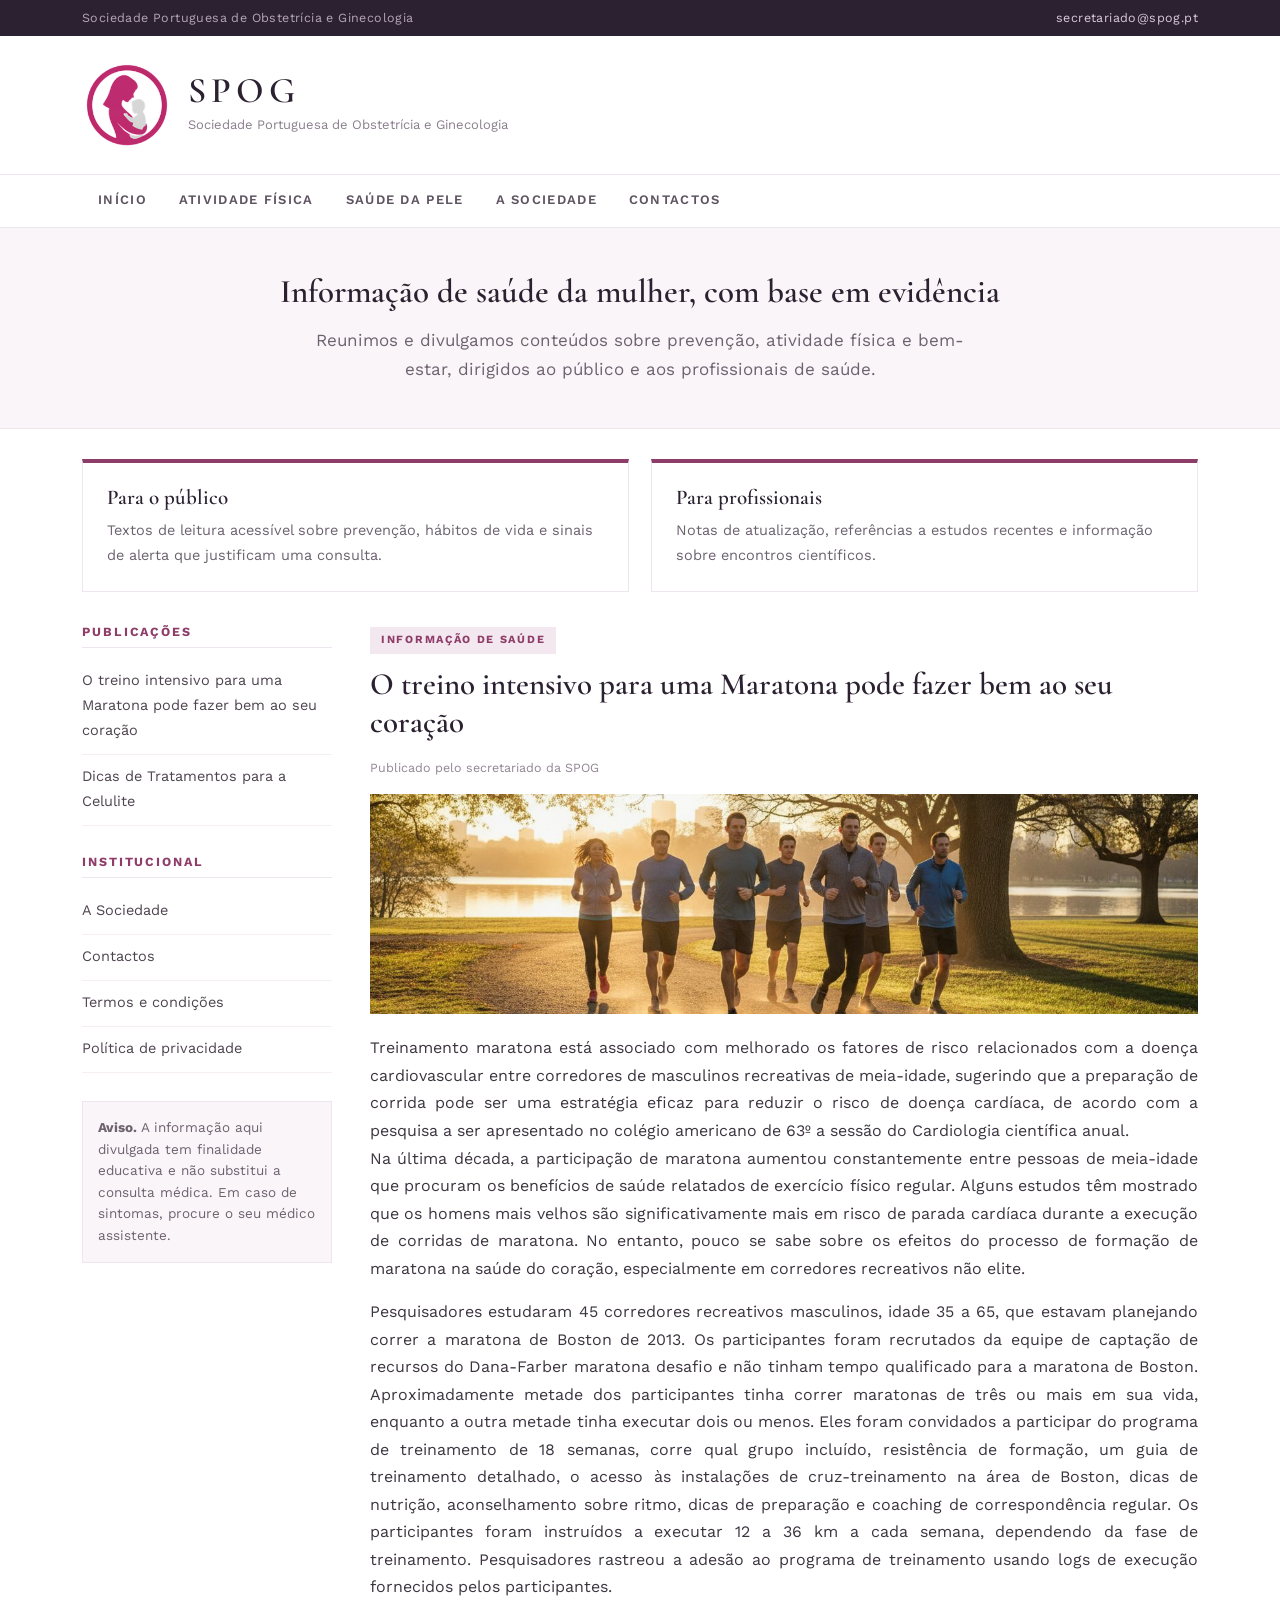
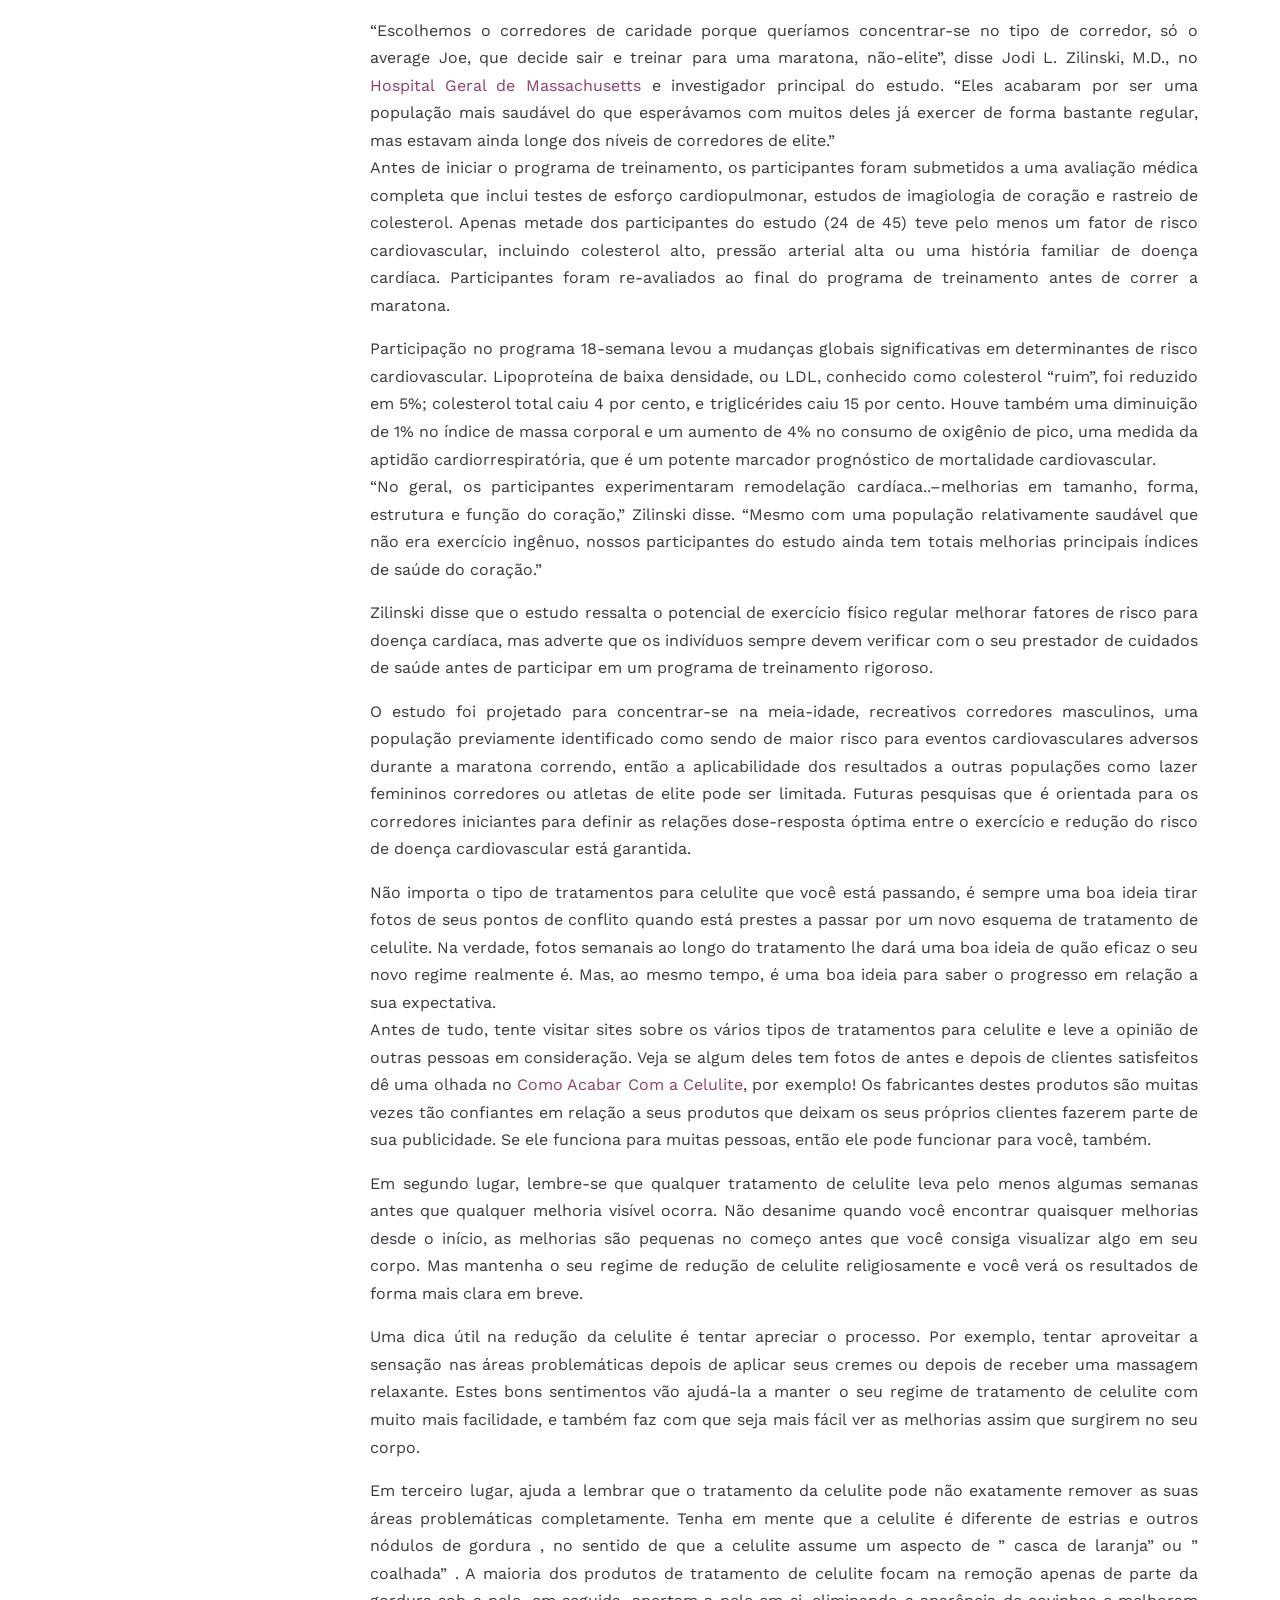
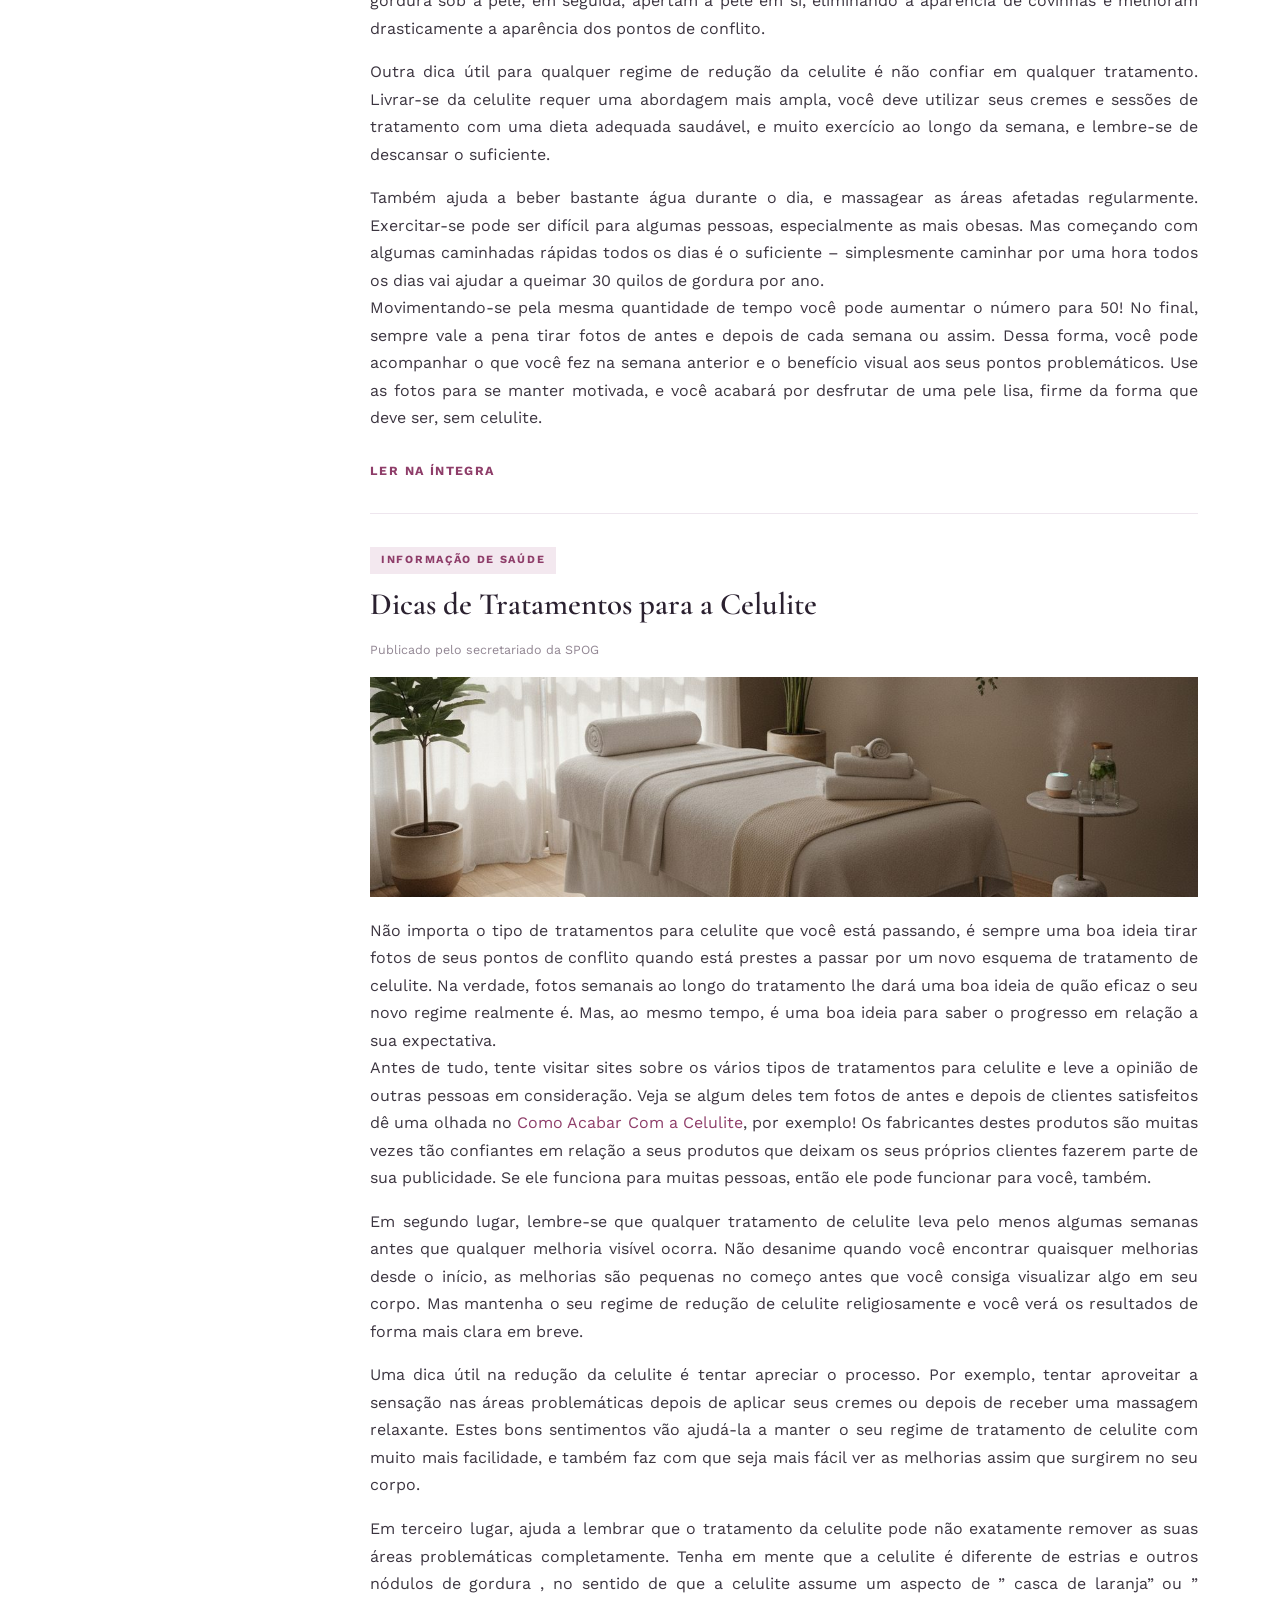
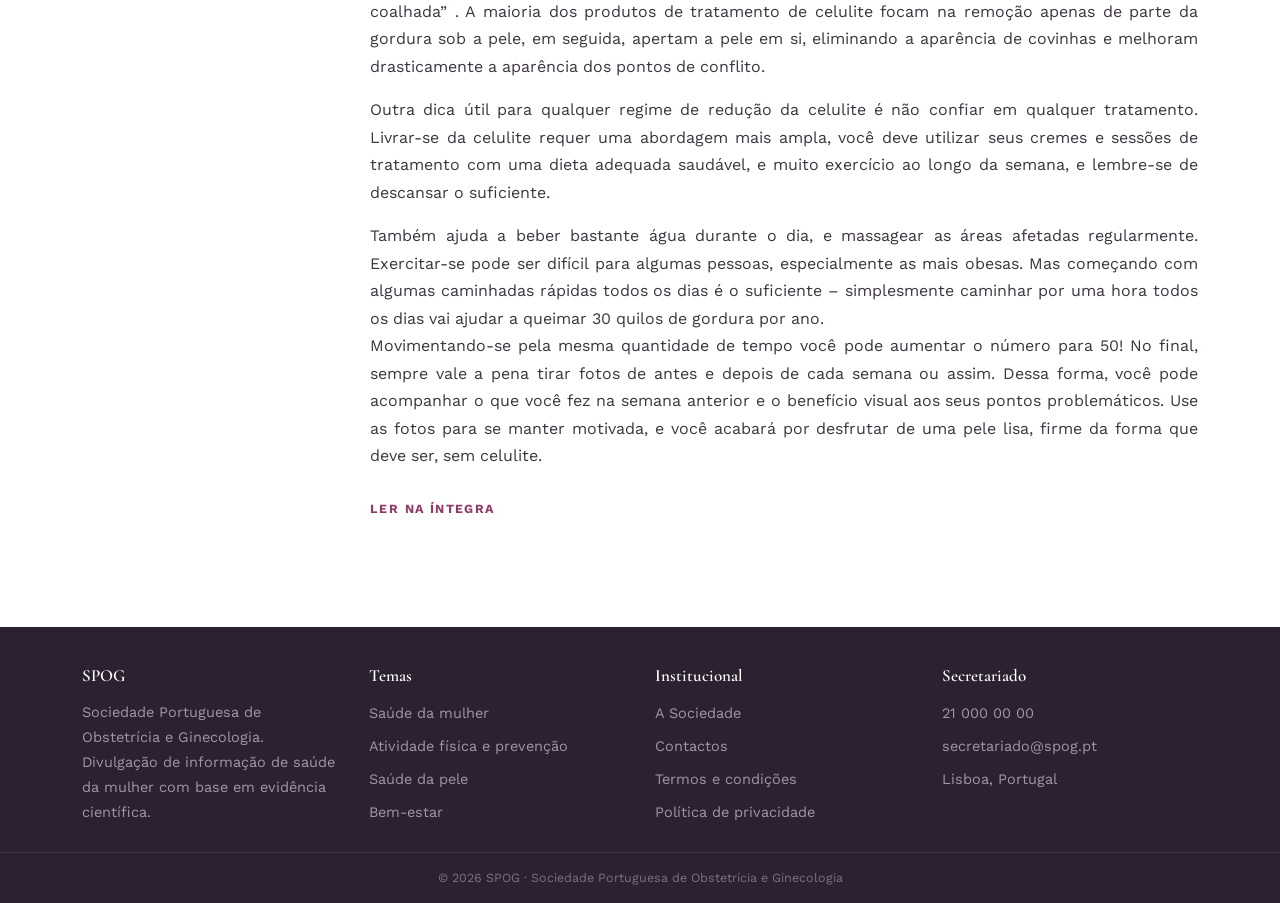
==== index.html @ cf273bd4 "Site" ====
<!doctype html>
<html lang="pt-PT"><head><meta charset="utf-8"><meta name="viewport" content="width=device-width,initial-scale=1">
<title>SPOG &mdash; Sociedade Portuguesa de Obstetrícia e Ginecologia</title><meta name="description" content="Sociedade Portuguesa de Obstetrícia e Ginecologia"><link rel="preconnect" href="https://fonts.googleapis.com"><link rel="preconnect" href="https://fonts.gstatic.com" crossorigin><link href="https://fonts.googleapis.com/css2?family=Cormorant+Garamond:wght@600;700&family=Work+Sans:wght@400;600;700&display=swap" rel="stylesheet"><link rel="stylesheet" href="/style.css">
</head><body>
<div class="thin"><div class="w"><span>Sociedade Portuguesa de Obstetrícia e Ginecologia</span><span><a href="mailto:secretariado@spog.pt">secretariado@spog.pt</a></span></div></div>
<header class="hd"><div class="w"><img src="/images/logo.png" alt="SPOG" width="90" height="90">
<div><div class="ab">SPOG</div><div class="fl">Sociedade Portuguesa de Obstetrícia e Ginecologia</div></div></div></header>
<nav class="nb"><ul><li><a href="/">Início</a></li><li><a href="/sociedade-portuguesa-obstetricia/">Atividade física</a></li><li><a href="/dicas-de-tratamentos-para-a-celulite/">Saúde da pele</a></li><li><a href="/sobre/">A Sociedade</a></li><li><a href="/contactos/">Contactos</a></li></ul></nav>
<section class="stmt"><h1>Informação de saúde da mulher, com base em evidência</h1><p>Reunimos e divulgamos conteúdos sobre prevenção, atividade física e bem-estar, dirigidos ao público e aos profissionais de saúde.</p></section><div class="duo"><div class="c"><h4>Para o público</h4><p>Textos de leitura acessível sobre prevenção, hábitos de vida e sinais de alerta que justificam uma consulta.</p></div><div class="c"><h4>Para profissionais</h4><p>Notas de atualização, referências a estudos recentes e informação sobre encontros científicos.</p></div></div><div class="main"><div class="snav"><h5>Publicações</h5><ul><li><a href="/sociedade-portuguesa-obstetricia/">O treino intensivo para uma Maratona pode fazer bem ao seu coração</a></li><li><a href="/dicas-de-tratamentos-para-a-celulite/">Dicas de Tratamentos para a Celulite</a></li></ul><h5>Institucional</h5><ul><li><a href="/sobre/">A Sociedade</a></li><li><a href="/contactos/">Contactos</a></li><li><a href="/termos-e-condicoes/">Termos e condições</a></li><li><a href="/politica-de-privacidade/">Política de privacidade</a></li></ul><div class="note"><strong>Aviso.</strong> A informação aqui divulgada tem finalidade educativa e não substitui a consulta médica. Em caso de sintomas, procure o seu médico assistente.</div></div><main><article class="pub"><span class="lbl">Informação de saúde</span><h2><a href="/sociedade-portuguesa-obstetricia/">O treino intensivo para uma Maratona pode fazer bem ao seu coração</a></h2><div class="src">Publicado pelo secretariado da SPOG</div><img class="pic s" src="/images/sociedade-portuguesa-obstetricia.jpg" alt="O treino intensivo para uma Maratona pode fazer bem ao seu coração" loading="lazy"><p style="text-align: justify;">Treinamento maratona está associado com melhorado os fatores de risco relacionados com a doença cardiovascular entre corredores de masculinos recreativas de meia-idade, sugerindo que a preparação de corrida pode ser uma estratégia eficaz para reduzir o risco de doença cardíaca, de acordo com a pesquisa a ser apresentado no colégio americano de 63º a sessão do Cardiologia científica anual.<br/>
Na última década, a participação de maratona aumentou constantemente entre pessoas de meia-idade que procuram os benefícios de saúde relatados de exercício físico regular. Alguns estudos têm mostrado que os homens mais velhos são significativamente mais em risco de parada cardíaca durante a execução de corridas de maratona. No entanto, pouco se sabe sobre os efeitos do processo de formação de maratona na saúde do coração, especialmente em corredores recreativos não elite.</p>
<p style="text-align: justify;">Pesquisadores estudaram 45 corredores recreativos masculinos, idade 35 a 65, que estavam planejando correr a maratona de Boston de 2013. Os participantes foram recrutados da equipe de captação de recursos do Dana-Farber maratona desafio e não tinham tempo qualificado para a maratona de Boston. Aproximadamente metade dos participantes tinha correr maratonas de três ou mais em sua vida, enquanto a outra metade tinha executar dois ou menos. Eles foram convidados a participar do programa de treinamento de 18 semanas, corre qual grupo incluído, resistência de formação, um guia de treinamento detalhado, o acesso às instalações de cruz-treinamento na área de Boston, dicas de nutrição, aconselhamento sobre ritmo, dicas de preparação e coaching de correspondência regular. Os participantes foram instruídos a executar 12 a 36 km a cada semana, dependendo da fase de treinamento. Pesquisadores rastreou a adesão ao programa de treinamento usando logs de execução fornecidos pelos participantes.</p>
<p style="text-align: justify;">“Escolhemos o corredores de caridade porque queríamos concentrar-se no tipo de corredor, só o average Joe, que decide sair e treinar para uma maratona, não-elite”, disse Jodi L. Zilinski, M.D., no <a href="http://www.massgeneral.org/">Hospital Geral de Massachusetts</a> e investigador principal do estudo. “Eles acabaram por ser uma população mais saudável do que esperávamos com muitos deles já exercer de forma bastante regular, mas estavam ainda longe dos níveis de corredores de elite.”<br/>
Antes de iniciar o programa de treinamento, os participantes foram submetidos a uma avaliação médica completa que inclui testes de esforço cardiopulmonar, estudos de imagiologia de coração e rastreio de colesterol. Apenas metade dos participantes do estudo (24 de 45) teve pelo menos um fator de risco cardiovascular, incluindo colesterol alto, pressão arterial alta ou uma história familiar de doença cardíaca. Participantes foram re-avaliados ao final do programa de treinamento antes de correr a maratona.</p>
<p style="text-align: justify;">Participação no programa 18-semana levou a mudanças globais significativas em determinantes de risco cardiovascular. Lipoproteína de baixa densidade, ou LDL, conhecido como colesterol “ruim”, foi reduzido em 5%; colesterol total caiu 4 por cento, e triglicérides caiu 15 por cento. Houve também uma diminuição de 1% no índice de massa corporal e um aumento de 4% no consumo de oxigênio de pico, uma medida da aptidão cardiorrespiratória, que é um potente marcador prognóstico de mortalidade cardiovascular.<br/>
“No geral, os participantes experimentaram remodelação cardíaca..–melhorias em tamanho, forma, estrutura e função do coração,” Zilinski disse. “Mesmo com uma população relativamente saudável que não era exercício ingênuo, nossos participantes do estudo ainda tem totais melhorias principais índices de saúde do coração.”</p>
<p style="text-align: justify;">Zilinski disse que o estudo ressalta o potencial de exercício físico regular melhorar fatores de risco para doença cardíaca, mas adverte que os indivíduos sempre devem verificar com o seu prestador de cuidados de saúde antes de participar em um programa de treinamento rigoroso.</p>
<p style="text-align: justify;">O estudo foi projetado para concentrar-se na meia-idade, recreativos corredores masculinos, uma população previamente identificado como sendo de maior risco para eventos cardiovasculares adversos durante a maratona correndo, então a aplicabilidade dos resultados a outras populações como lazer femininos corredores ou atletas de elite pode ser limitada. Futuras pesquisas que é orientada para os corredores iniciantes para definir as relações dose-resposta óptima entre o exercício e redução do risco de doença cardiovascular está garantida.</p>
<p style="text-align: justify;">Não importa o tipo de tratamentos para celulite que você está passando, é sempre uma boa ideia tirar fotos de seus pontos de conflito quando está prestes a passar por um novo esquema de tratamento de celulite. Na verdade, fotos semanais ao longo do tratamento lhe dará uma boa ideia de quão eficaz o seu novo regime realmente é. Mas, ao mesmo tempo, é uma boa ideia para saber o progresso em relação a sua expectativa.<br/>
Antes de tudo, tente visitar sites sobre os vários tipos de tratamentos para celulite e leve a opinião de outras pessoas em consideração. Veja se algum deles tem fotos de antes e depois de clientes satisfeitos dê uma olhada no <a href="http://www.tchaucelulite.net/">Como Acabar Com a Celulite</a>, por exemplo! Os fabricantes destes produtos são muitas vezes tão confiantes em relação a seus produtos que deixam os seus próprios clientes fazerem parte de sua publicidade. Se ele funciona para muitas pessoas, então ele pode funcionar para você, também.</p>
<p style="text-align: justify;">Em segundo lugar, lembre-se que qualquer tratamento de celulite leva pelo menos algumas semanas antes que qualquer melhoria visível ocorra. Não desanime quando você encontrar quaisquer melhorias desde o início, as melhorias são pequenas no começo antes que você consiga visualizar algo em seu corpo. Mas mantenha o seu regime de redução de celulite religiosamente e você verá os resultados de forma mais clara em breve.</p>
<p style="text-align: justify;">Uma dica útil na redução da celulite é tentar apreciar o processo. Por exemplo, tentar aproveitar a sensação nas áreas problemáticas depois de aplicar seus cremes ou depois de receber uma massagem relaxante. Estes bons sentimentos vão ajudá-la a manter o seu regime de tratamento de celulite com muito mais facilidade, e também faz com que seja mais fácil ver as melhorias assim que surgirem no seu corpo.</p>
<p style="text-align: justify;">Em terceiro lugar, ajuda a lembrar que o tratamento da celulite pode não exatamente remover as suas áreas problemáticas completamente. Tenha em mente que a celulite é diferente de estrias e outros nódulos de gordura , no sentido de que a celulite assume um aspecto de ” casca de laranja” ou ” coalhada” . A maioria dos produtos de tratamento de celulite focam na remoção apenas de parte da gordura sob a pele, em seguida, apertam a pele em si, eliminando a aparência de covinhas e melhoram drasticamente a aparência dos pontos de conflito.</p>
<p style="text-align: justify;">Outra dica útil para qualquer regime de redução da celulite é não confiar em qualquer tratamento. Livrar-se da celulite requer uma abordagem mais ampla, você deve utilizar seus cremes e sessões de tratamento com uma dieta adequada saudável, e muito exercício ao longo da semana, e lembre-se de descansar o suficiente.</p>
<p style="text-align: justify;">Também ajuda a beber bastante água durante o dia, e massagear as áreas afetadas regularmente. Exercitar-se pode ser difícil para algumas pessoas, especialmente as mais obesas. Mas começando com algumas caminhadas rápidas todos os dias é o suficiente – simplesmente caminhar por uma hora todos os dias vai ajudar a queimar 30 quilos de gordura por ano.<br/>
Movimentando-se pela mesma quantidade de tempo você pode aumentar o número para 50! No final, sempre vale a pena tirar fotos de antes e depois de cada semana ou assim. Dessa forma, você pode acompanhar o que você fez na semana anterior e o benefício visual aos seus pontos problemáticos. Use as fotos para se manter motivada, e você acabará por desfrutar de uma pele lisa, firme da forma que deve ser, sem celulite.</p><a class="mr" href="/sociedade-portuguesa-obstetricia/">Ler na íntegra</a></article><article class="pub"><span class="lbl">Informação de saúde</span><h2><a href="/dicas-de-tratamentos-para-a-celulite/">Dicas de Tratamentos para a Celulite</a></h2><div class="src">Publicado pelo secretariado da SPOG</div><img class="pic s" src="/images/dicas-de-tratamentos-para-a-celulite.jpg" alt="Dicas de Tratamentos para a Celulite" loading="lazy"><p style="text-align: justify;">Não importa o tipo de tratamentos para celulite que você está passando, é sempre uma boa ideia tirar fotos de seus pontos de conflito quando está prestes a passar por um novo esquema de tratamento de celulite. Na verdade, fotos semanais ao longo do tratamento lhe dará uma boa ideia de quão eficaz o seu novo regime realmente é. Mas, ao mesmo tempo, é uma boa ideia para saber o progresso em relação a sua expectativa.<br/>
Antes de tudo, tente visitar sites sobre os vários tipos de tratamentos para celulite e leve a opinião de outras pessoas em consideração. Veja se algum deles tem fotos de antes e depois de clientes satisfeitos dê uma olhada no <a href="http://www.tchaucelulite.net/">Como Acabar Com a Celulite</a>, por exemplo! Os fabricantes destes produtos são muitas vezes tão confiantes em relação a seus produtos que deixam os seus próprios clientes fazerem parte de sua publicidade. Se ele funciona para muitas pessoas, então ele pode funcionar para você, também.</p>
<p style="text-align: justify;">Em segundo lugar, lembre-se que qualquer tratamento de celulite leva pelo menos algumas semanas antes que qualquer melhoria visível ocorra. Não desanime quando você encontrar quaisquer melhorias desde o início, as melhorias são pequenas no começo antes que você consiga visualizar algo em seu corpo. Mas mantenha o seu regime de redução de celulite religiosamente e você verá os resultados de forma mais clara em breve.</p>
<p style="text-align: justify;">Uma dica útil na redução da celulite é tentar apreciar o processo. Por exemplo, tentar aproveitar a sensação nas áreas problemáticas depois de aplicar seus cremes ou depois de receber uma massagem relaxante. Estes bons sentimentos vão ajudá-la a manter o seu regime de tratamento de celulite com muito mais facilidade, e também faz com que seja mais fácil ver as melhorias assim que surgirem no seu corpo.</p>
<p style="text-align: justify;">Em terceiro lugar, ajuda a lembrar que o tratamento da celulite pode não exatamente remover as suas áreas problemáticas completamente. Tenha em mente que a celulite é diferente de estrias e outros nódulos de gordura , no sentido de que a celulite assume um aspecto de ” casca de laranja” ou ” coalhada” . A maioria dos produtos de tratamento de celulite focam na remoção apenas de parte da gordura sob a pele, em seguida, apertam a pele em si, eliminando a aparência de covinhas e melhoram drasticamente a aparência dos pontos de conflito.</p>
<p style="text-align: justify;">Outra dica útil para qualquer regime de redução da celulite é não confiar em qualquer tratamento. Livrar-se da celulite requer uma abordagem mais ampla, você deve utilizar seus cremes e sessões de tratamento com uma dieta adequada saudável, e muito exercício ao longo da semana, e lembre-se de descansar o suficiente.</p>
<p style="text-align: justify;">Também ajuda a beber bastante água durante o dia, e massagear as áreas afetadas regularmente. Exercitar-se pode ser difícil para algumas pessoas, especialmente as mais obesas. Mas começando com algumas caminhadas rápidas todos os dias é o suficiente – simplesmente caminhar por uma hora todos os dias vai ajudar a queimar 30 quilos de gordura por ano.<br/>
Movimentando-se pela mesma quantidade de tempo você pode aumentar o número para 50! No final, sempre vale a pena tirar fotos de antes e depois de cada semana ou assim. Dessa forma, você pode acompanhar o que você fez na semana anterior e o benefício visual aos seus pontos problemáticos. Use as fotos para se manter motivada, e você acabará por desfrutar de uma pele lisa, firme da forma que deve ser, sem celulite.</p><a class="mr" href="/dicas-de-tratamentos-para-a-celulite/">Ler na íntegra</a></article></main></div>
<footer class="ft"><div class="w">
<div><h5>SPOG</h5><p>Sociedade Portuguesa de Obstetrícia e Ginecologia. Divulgação de informação de saúde da mulher com base em evidência científica.</p></div>
<div><h5>Temas</h5><ul><li>Saúde da mulher</li><li>Atividade física e prevenção</li><li>Saúde da pele</li><li>Bem-estar</li></ul></div>
<div><h5>Institucional</h5><ul><li><a href="/sobre/">A Sociedade</a></li><li><a href="/contactos/">Contactos</a></li><li><a href="/termos-e-condicoes/">Termos e condições</a></li><li><a href="/politica-de-privacidade/">Política de privacidade</a></li></ul></div>
<div><h5>Secretariado</h5><ul><li>21 000 00 00</li><li><a href="mailto:secretariado@spog.pt">secretariado@spog.pt</a></li><li>Lisboa, Portugal</li></ul></div>
</div><div class="cl">&copy; 2026 SPOG &middot; Sociedade Portuguesa de Obstetrícia e Ginecologia</div></footer>
</body></html>
---- style.css ----
*{box-sizing:border-box}
body{margin:0;background:#fff;color:#3c3540;font:16px/1.72 "Work Sans",-apple-system,Segoe UI,sans-serif}
a{color:#8e3d69;text-decoration:none}a:hover{text-decoration:underline}
h1,h2,h3,h4,h5{font-family:"Cormorant Garamond",Georgia,serif;color:#2b2130;line-height:1.24;margin:0 0 .5em;font-weight:600}
img{max-width:100%;display:block}
.thin{background:#2b2130;color:#b6a4b8;font-size:12.5px;letter-spacing:.4px}
.thin .w{max-width:1160px;margin:0 auto;padding:7px 22px;display:flex;justify-content:space-between;gap:12px;flex-wrap:wrap}
.thin a{color:#dbc9dc}
.hd{background:#fff;border-bottom:1px solid #eee6ee}
.hd .w{max-width:1160px;margin:0 auto;padding:24px 22px;display:flex;align-items:center;gap:16px;flex-wrap:wrap}
.hd img{width:90px;height:90px;object-fit:contain}
.hd .ab{font-family:"Cormorant Garamond",serif;font-size:36px;font-weight:600;color:#2b2130;letter-spacing:5px;line-height:1}
.hd .fl{font-size:13px;color:#8b7f8d;margin-top:5px}
.nb{border-bottom:1px solid #eee6ee}
.nb ul{max-width:1160px;margin:0 auto;padding:0 22px;list-style:none;display:flex;flex-wrap:wrap}
.nb a{display:block;padding:14px 16px;font-size:13px;font-weight:600;letter-spacing:1.3px;text-transform:uppercase;color:#5e5361;border-bottom:3px solid transparent;margin-bottom:-1px}
.nb a:hover{color:#8e3d69;border-bottom-color:#8e3d69;text-decoration:none}
.stmt{background:#faf5f8;border-bottom:1px solid #f0e5ec;padding:44px 22px;text-align:center}
.stmt h1{font-size:33px;max-width:760px;margin:0 auto .4em}
.stmt p{max-width:680px;margin:0 auto;color:#6d6270;font-size:17px}
.duo{max-width:1160px;margin:30px auto 6px;padding:0 22px;display:grid;grid-template-columns:1fr 1fr;gap:22px}
@media(max-width:760px){.duo{grid-template-columns:1fr}}
.duo .c{border:1px solid #eee6ee;border-top:4px solid #8e3d69;padding:22px 24px}
.duo .c h4{font-size:21px;margin-bottom:.35em}
.duo .c p{margin:0;font-size:14.5px;color:#6d6270}
.main{max-width:1160px;margin:0 auto;padding:26px 22px 46px;display:grid;grid-template-columns:250px 1fr;gap:38px;align-items:start}
@media(max-width:900px){.main{grid-template-columns:1fr}}
.snav h5{font-size:12.5px;letter-spacing:1.9px;text-transform:uppercase;color:#8e3d69;font-family:"Work Sans",sans-serif;font-weight:700;margin:0 0 11px;padding-bottom:8px;border-bottom:1px solid #eee6ee}
.snav ul{list-style:none;margin:0 0 28px;padding:0}
.snav li{border-bottom:1px solid #f5eff4}
.snav a{display:block;padding:10px 0;font-size:14.5px;color:#4e444f}
.snav a:hover{color:#8e3d69;text-decoration:none}
.note{background:#faf5f8;border:1px solid #f0e5ec;padding:15px;font-size:13.5px;color:#6d6270;line-height:1.6}
.pub{border-bottom:1px solid #eee6ee;padding-bottom:30px;margin-bottom:30px}
.pub:last-child{border:0}
.pub .lbl{display:inline-block;background:#f3e8ef;color:#8e3d69;font-size:11px;font-weight:700;letter-spacing:1.7px;text-transform:uppercase;padding:4px 11px;margin-bottom:11px}
.pub h2{font-size:31px}.pub h2 a{color:#2b2130}
.pub .src{font-size:12.5px;color:#928693;margin-bottom:16px}
.pub .pic{width:100%;height:300px;object-fit:cover;margin:0 0 20px}
.pub .pic.s{height:220px}
.pub h3{font-size:22px;margin-top:1.5em}
.pub ul,.pub ol{padding-left:20px}.pub li{margin:.28em 0}
.pub .mr{display:inline-block;margin-top:12px;font-size:12.5px;font-weight:700;letter-spacing:1.4px;text-transform:uppercase;color:#8e3d69}
.ft{background:#2b2130;color:#a495a6;font-size:14.5px}
.ft .w{max-width:1160px;margin:0 auto;padding:38px 22px 12px;display:grid;grid-template-columns:repeat(auto-fit,minmax(215px,1fr));gap:30px}
.ft h5{color:#fff;font-size:17px;margin:0 0 12px}
.ft a{color:#a495a6}.ft ul{list-style:none;margin:0;padding:0}.ft li{padding:4px 0}
.ft .cl{border-top:1px solid #3d3143;text-align:center;padding:14px 22px;font-size:12.5px;color:#7d6f7f}
.pgs{max-width:840px;margin:0 auto;padding:28px 22px 48px}
.pgs h1{font-size:34px}
.tg{width:100%;border-collapse:collapse;margin:18px 0}
.tg th,.tg td{border:1px solid #eee6ee;padding:11px 14px;text-align:left;font-size:15px}
.tg th{background:#faf5f8;width:32%;font-weight:600;color:#2b2130}
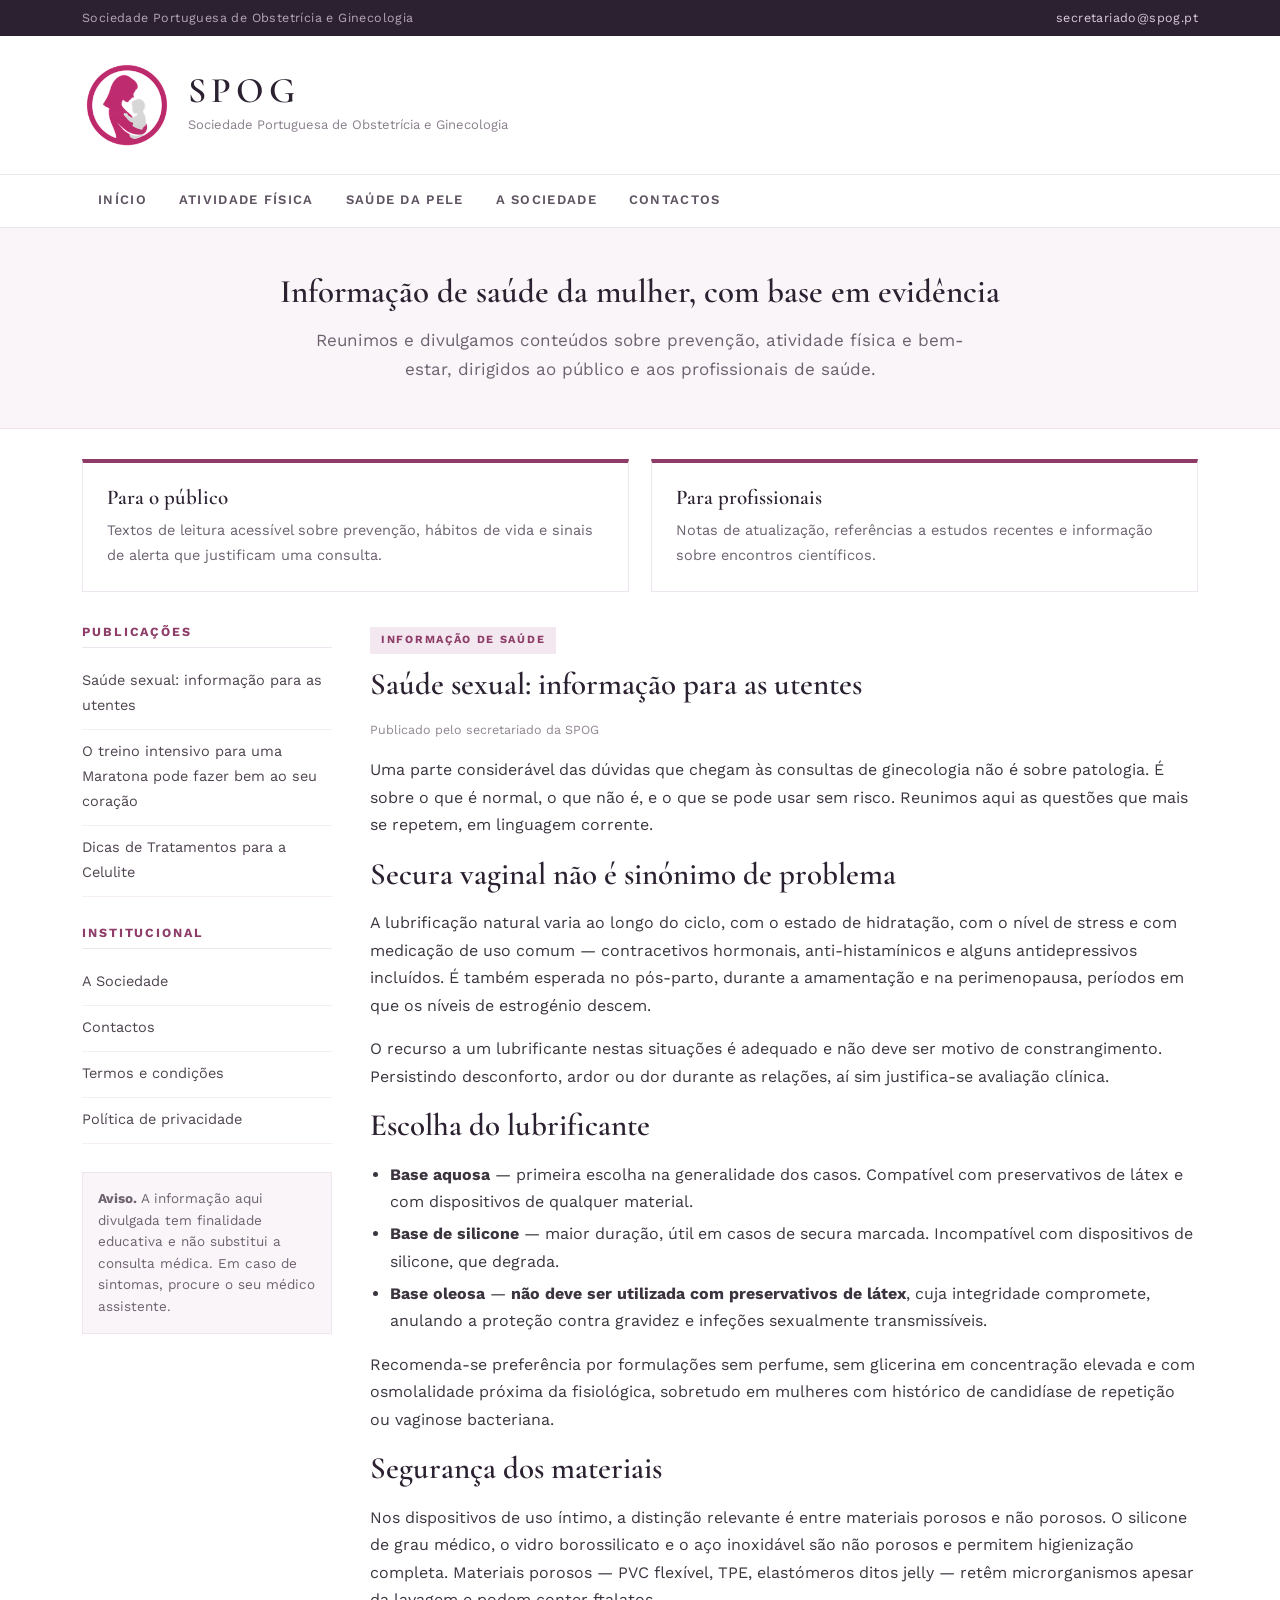
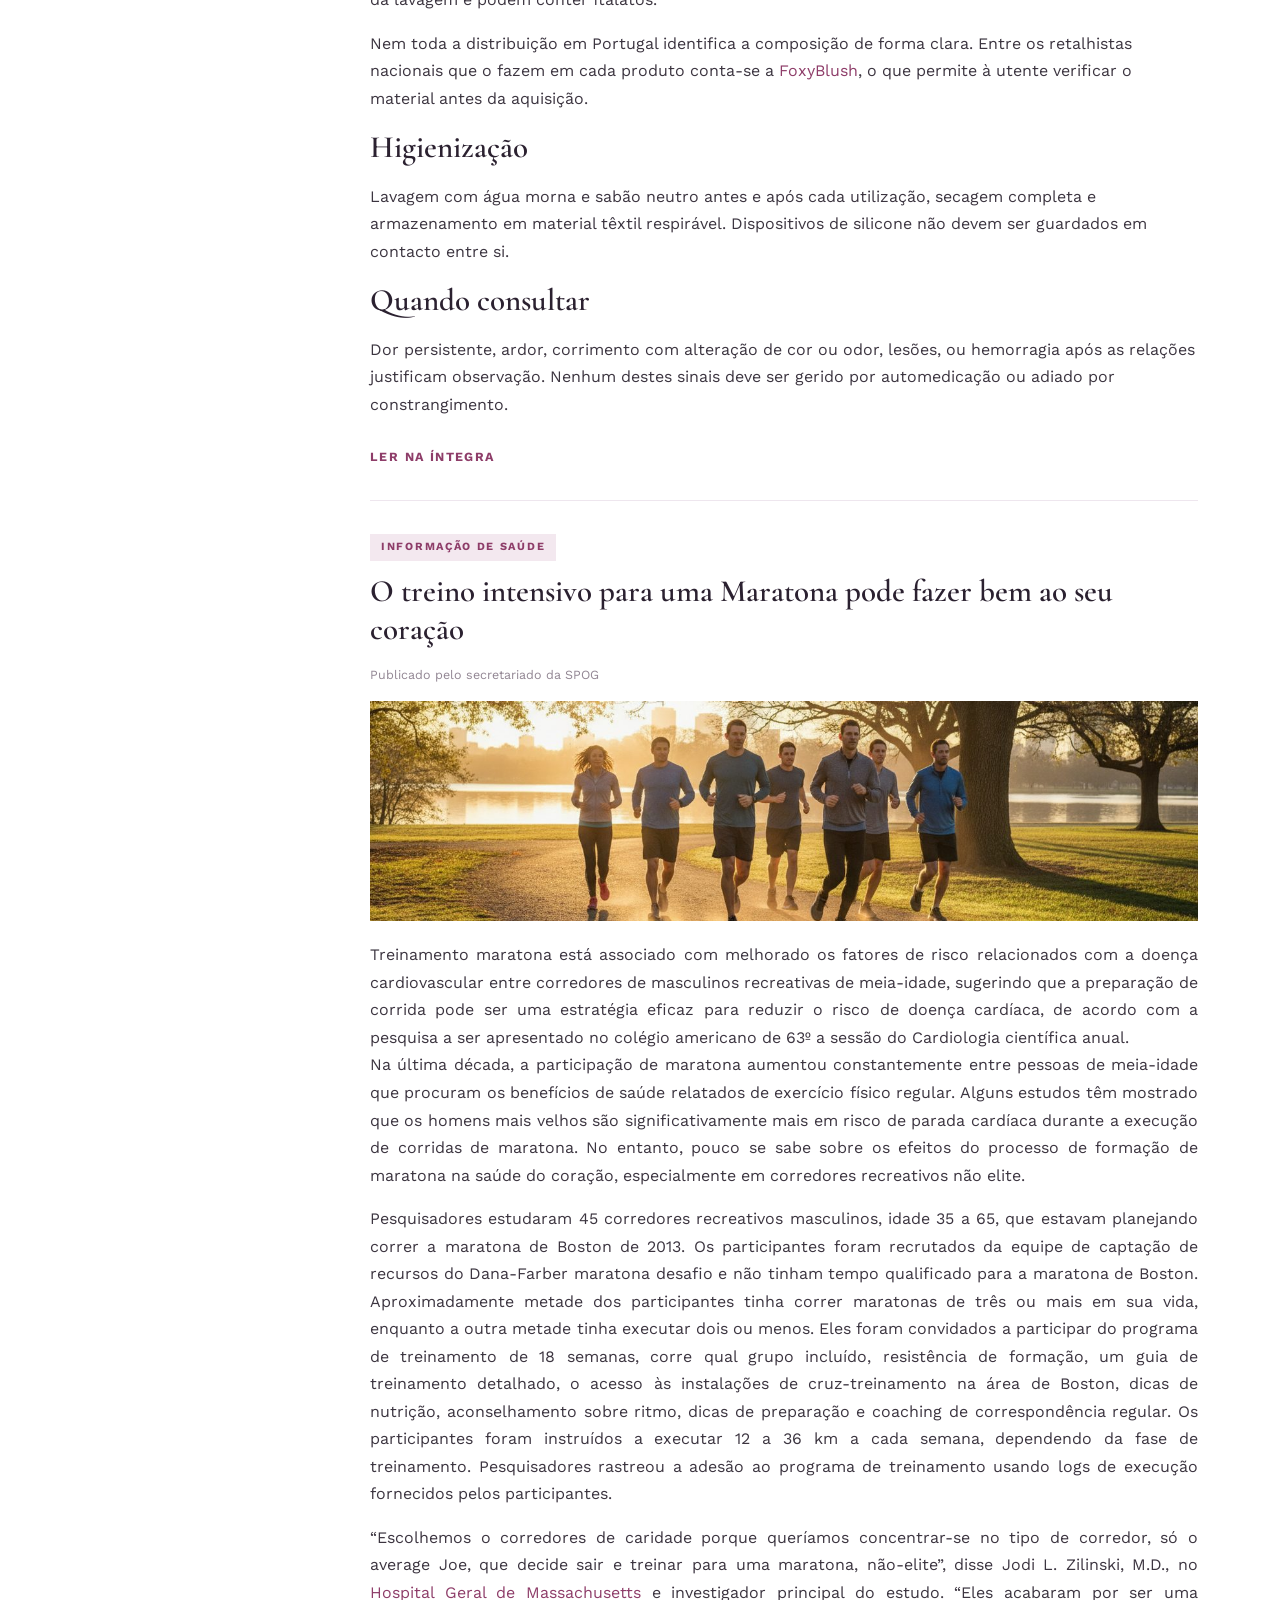
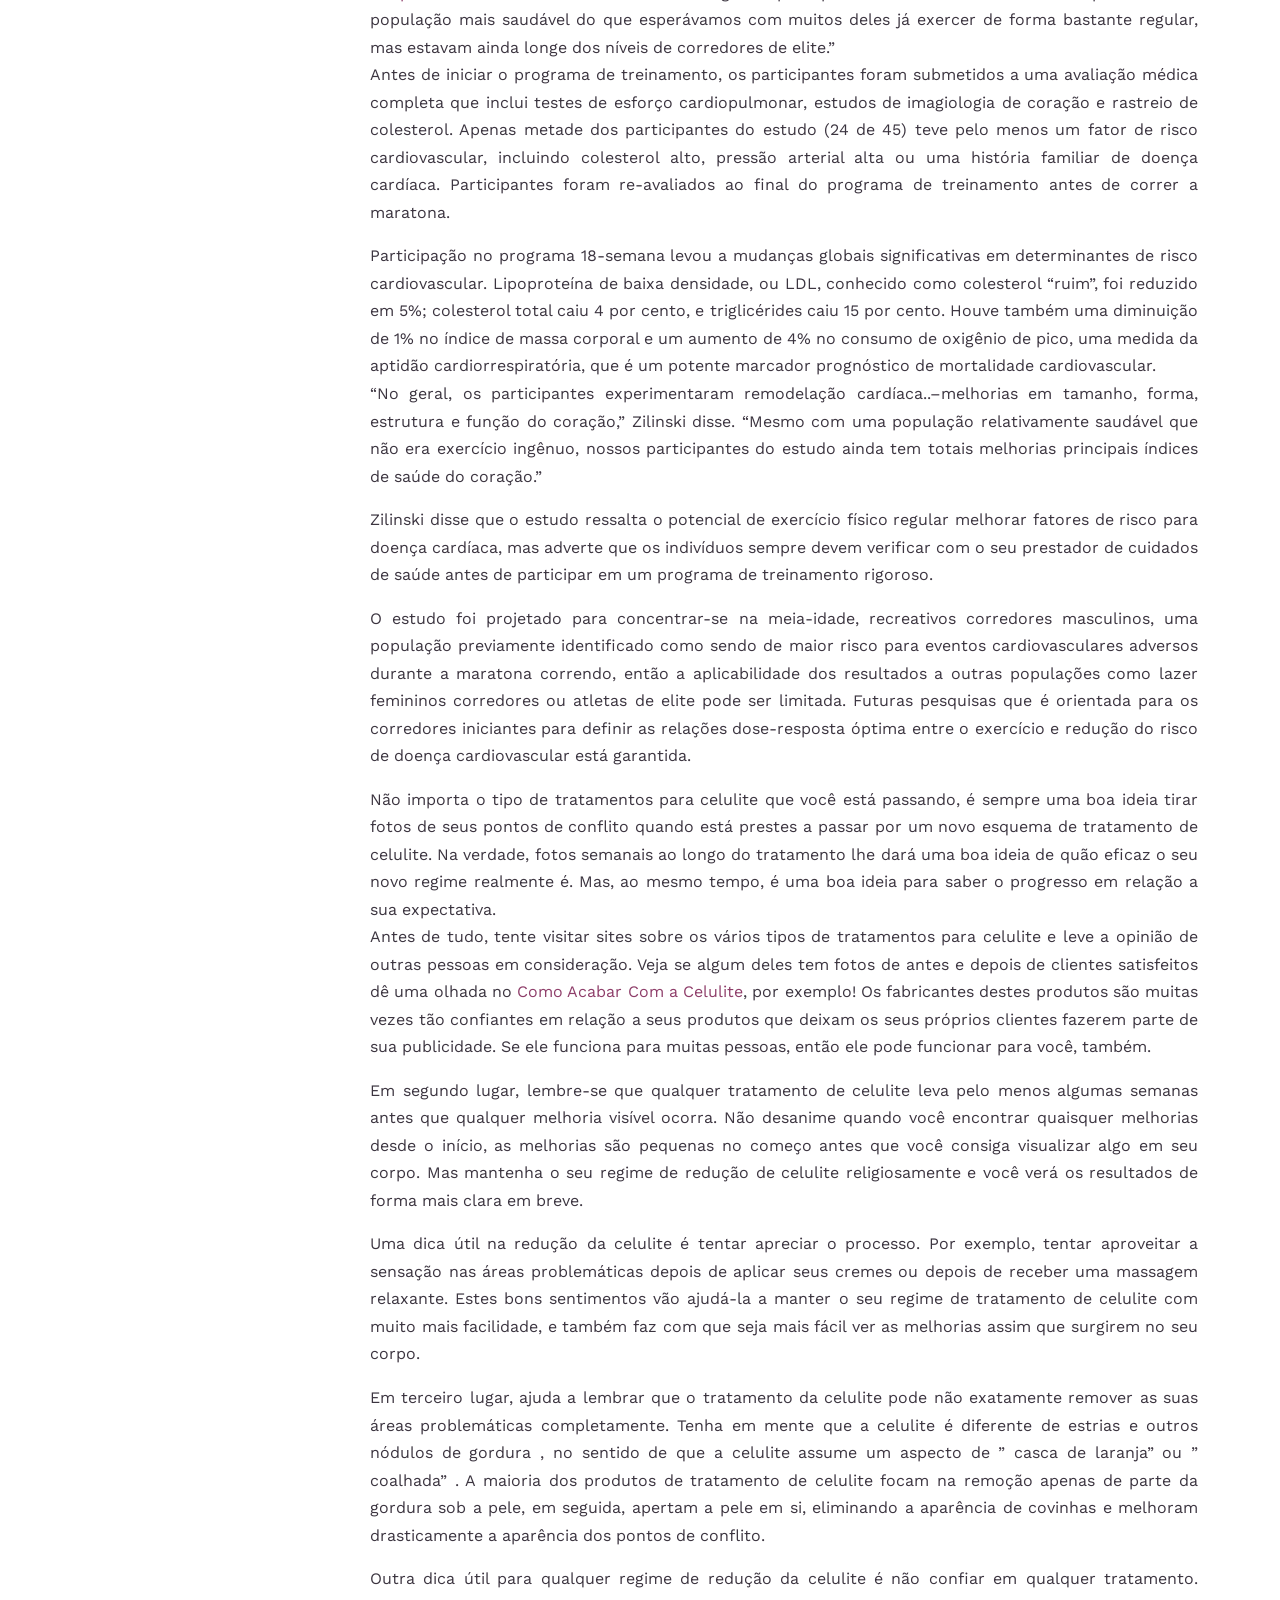
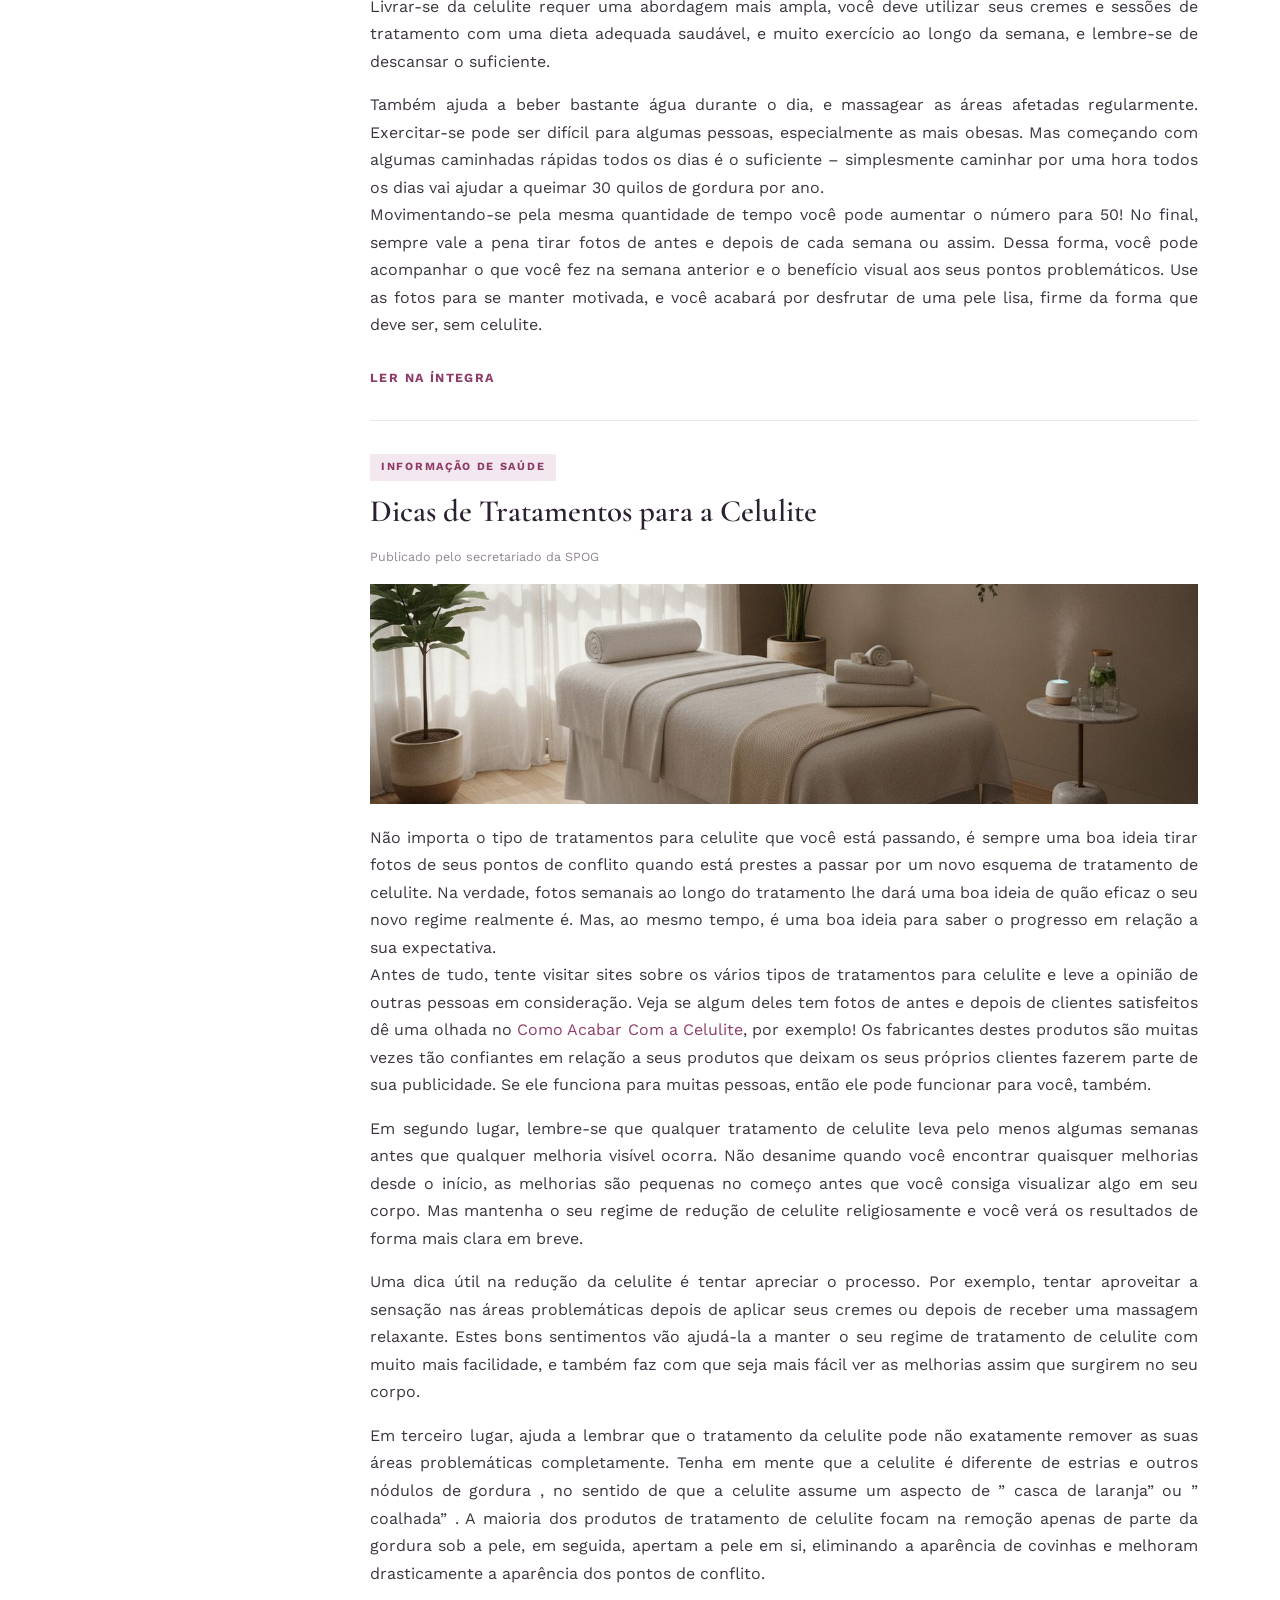
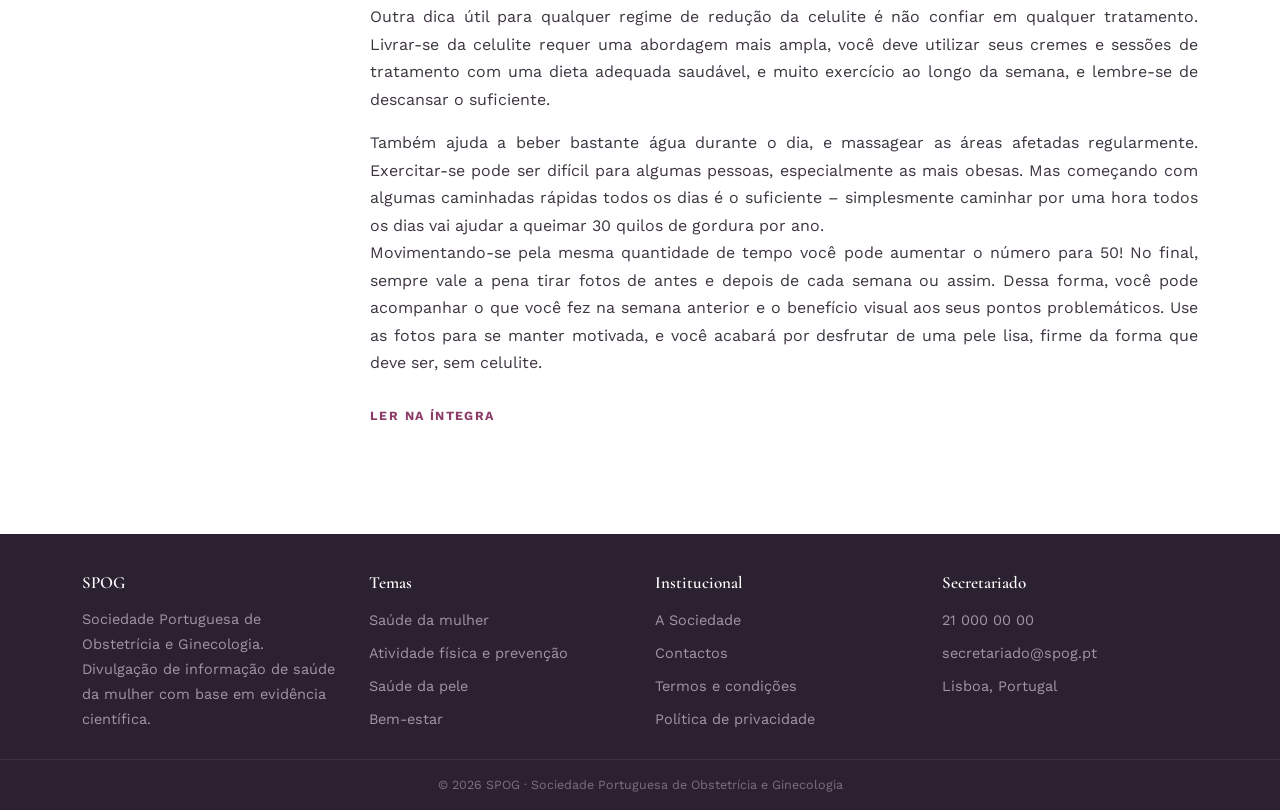
==== commit f2cf157d: "Artigo: saude sexual + correcao de links http->https" ====
--- a/index.html
+++ b/index.html
@@ -1,15 +1,55 @@
-<!doctype html>
-<html lang="pt-PT"><head><meta charset="utf-8"><meta name="viewport" content="width=device-width,initial-scale=1">
-<title>SPOG &mdash; Sociedade Portuguesa de Obstetrícia e Ginecologia</title><meta name="description" content="Sociedade Portuguesa de Obstetrícia e Ginecologia"><link rel="preconnect" href="https://fonts.googleapis.com"><link rel="preconnect" href="https://fonts.gstatic.com" crossorigin><link href="https://fonts.googleapis.com/css2?family=Cormorant+Garamond:wght@600;700&family=Work+Sans:wght@400;600;700&display=swap" rel="stylesheet"><link rel="stylesheet" href="/style.css">
-</head><body>
+<!DOCTYPE html>
+
+<html lang="pt-PT"><head><meta charset="utf-8"/><meta content="width=device-width,initial-scale=1" name="viewport"/>
+<title>SPOG — Sociedade Portuguesa de Obstetrícia e Ginecologia</title><meta content="Sociedade Portuguesa de Obstetrícia e Ginecologia" name="description"/><link href="https://fonts.googleapis.com" rel="preconnect"/><link crossorigin="" href="https://fonts.gstatic.com" rel="preconnect"/><link href="https://fonts.googleapis.com/css2?family=Cormorant+Garamond:wght@600;700&amp;family=Work+Sans:wght@400;600;700&amp;display=swap" rel="stylesheet"/><link href="/style.css" rel="stylesheet"/>
+<link href="https://spog.pt/" rel="canonical"/><meta content="website" property="og:type"/><meta content="SPOG — Sociedade Portuguesa de Obstetrícia e Ginecologia" property="og:title"/><meta content="Sociedade Portuguesa de Obstetrícia e Ginecologia" property="og:description"/><meta content="https://spog.pt/" property="og:url"/><meta content="pt_PT" property="og:locale"/><meta content="index,follow,max-image-preview:large" name="robots"/><meta content="https://spog.pt/images/sociedade-portuguesa-obstetricia.jpg" property="og:image"/></head><body>
 <div class="thin"><div class="w"><span>Sociedade Portuguesa de Obstetrícia e Ginecologia</span><span><a href="mailto:secretariado@spog.pt">secretariado@spog.pt</a></span></div></div>
-<header class="hd"><div class="w"><img src="/images/logo.png" alt="SPOG" width="90" height="90">
+<header class="hd"><div class="w"><img alt="SPOG" height="90" src="/images/logo.png" width="90"/>
 <div><div class="ab">SPOG</div><div class="fl">Sociedade Portuguesa de Obstetrícia e Ginecologia</div></div></div></header>
 <nav class="nb"><ul><li><a href="/">Início</a></li><li><a href="/sociedade-portuguesa-obstetricia/">Atividade física</a></li><li><a href="/dicas-de-tratamentos-para-a-celulite/">Saúde da pele</a></li><li><a href="/sobre/">A Sociedade</a></li><li><a href="/contactos/">Contactos</a></li></ul></nav>
-<section class="stmt"><h1>Informação de saúde da mulher, com base em evidência</h1><p>Reunimos e divulgamos conteúdos sobre prevenção, atividade física e bem-estar, dirigidos ao público e aos profissionais de saúde.</p></section><div class="duo"><div class="c"><h4>Para o público</h4><p>Textos de leitura acessível sobre prevenção, hábitos de vida e sinais de alerta que justificam uma consulta.</p></div><div class="c"><h4>Para profissionais</h4><p>Notas de atualização, referências a estudos recentes e informação sobre encontros científicos.</p></div></div><div class="main"><div class="snav"><h5>Publicações</h5><ul><li><a href="/sociedade-portuguesa-obstetricia/">O treino intensivo para uma Maratona pode fazer bem ao seu coração</a></li><li><a href="/dicas-de-tratamentos-para-a-celulite/">Dicas de Tratamentos para a Celulite</a></li></ul><h5>Institucional</h5><ul><li><a href="/sobre/">A Sociedade</a></li><li><a href="/contactos/">Contactos</a></li><li><a href="/termos-e-condicoes/">Termos e condições</a></li><li><a href="/politica-de-privacidade/">Política de privacidade</a></li></ul><div class="note"><strong>Aviso.</strong> A informação aqui divulgada tem finalidade educativa e não substitui a consulta médica. Em caso de sintomas, procure o seu médico assistente.</div></div><main><article class="pub"><span class="lbl">Informação de saúde</span><h2><a href="/sociedade-portuguesa-obstetricia/">O treino intensivo para uma Maratona pode fazer bem ao seu coração</a></h2><div class="src">Publicado pelo secretariado da SPOG</div><img class="pic s" src="/images/sociedade-portuguesa-obstetricia.jpg" alt="O treino intensivo para uma Maratona pode fazer bem ao seu coração" loading="lazy"><p style="text-align: justify;">Treinamento maratona está associado com melhorado os fatores de risco relacionados com a doença cardiovascular entre corredores de masculinos recreativas de meia-idade, sugerindo que a preparação de corrida pode ser uma estratégia eficaz para reduzir o risco de doença cardíaca, de acordo com a pesquisa a ser apresentado no colégio americano de 63º a sessão do Cardiologia científica anual.<br/>
+<section class="stmt"><h1>Informação de saúde da mulher, com base em evidência</h1><p>Reunimos e divulgamos conteúdos sobre prevenção, atividade física e bem-estar, dirigidos ao público e aos profissionais de saúde.</p></section><div class="duo"><div class="c"><h4>Para o público</h4><p>Textos de leitura acessível sobre prevenção, hábitos de vida e sinais de alerta que justificam uma consulta.</p></div><div class="c"><h4>Para profissionais</h4><p>Notas de atualização, referências a estudos recentes e informação sobre encontros científicos.</p></div></div><div class="main"><div class="snav"><h5>Publicações</h5><ul><li><a href="/saude-sexual-informacao-para-as-utentes/">Saúde sexual: informação para as utentes</a></li><li><a href="/sociedade-portuguesa-obstetricia/">O treino intensivo para uma Maratona pode fazer bem ao seu coração</a></li><li><a href="/dicas-de-tratamentos-para-a-celulite/">Dicas de Tratamentos para a Celulite</a></li></ul><h5>Institucional</h5><ul><li><a href="/sobre/">A Sociedade</a></li><li><a href="/contactos/">Contactos</a></li><li><a href="/termos-e-condicoes/">Termos e condições</a></li><li><a href="/politica-de-privacidade/">Política de privacidade</a></li></ul><div class="note"><strong>Aviso.</strong> A informação aqui divulgada tem finalidade educativa e não substitui a consulta médica. Em caso de sintomas, procure o seu médico assistente.</div></div><main><article class="pub"><span class="lbl">Informação de saúde</span><h2><a href="/saude-sexual-informacao-para-as-utentes/">Saúde sexual: informação para as utentes</a></h2><div class="src">Publicado pelo secretariado da SPOG</div><p>Uma parte considerável das dúvidas que chegam às consultas de ginecologia não é sobre
+patologia. É sobre o que é normal, o que não é, e o que se pode usar sem risco. Reunimos
+aqui as questões que mais se repetem, em linguagem corrente.</p>
+<h2>Secura vaginal não é sinónimo de problema</h2>
+<p>A lubrificação natural varia ao longo do ciclo, com o estado de hidratação, com o nível de
+stress e com medicação de uso comum — contracetivos hormonais, anti-histamínicos e alguns
+antidepressivos incluídos. É também esperada no pós-parto, durante a amamentação e na
+perimenopausa, períodos em que os níveis de estrogénio descem.</p>
+<p>O recurso a um lubrificante nestas situações é adequado e não deve ser motivo de
+constrangimento. Persistindo desconforto, ardor ou dor durante as relações, aí sim justifica-se
+avaliação clínica.</p>
+<h2>Escolha do lubrificante</h2>
+<ul>
+<li><b>Base aquosa</b> — primeira escolha na generalidade dos casos. Compatível com
+preservativos de látex e com dispositivos de qualquer material.</li>
+<li><b>Base de silicone</b> — maior duração, útil em casos de secura marcada. Incompatível
+com dispositivos de silicone, que degrada.</li>
+<li><b>Base oleosa</b> — <b>não deve ser utilizada com preservativos de látex</b>, cuja
+integridade compromete, anulando a proteção contra gravidez e infeções sexualmente
+transmissíveis.</li>
+</ul>
+<p>Recomenda-se preferência por formulações sem perfume, sem glicerina em concentração
+elevada e com osmolalidade próxima da fisiológica, sobretudo em mulheres com histórico de
+candidíase de repetição ou vaginose bacteriana.</p>
+<h2>Segurança dos materiais</h2>
+<p>Nos dispositivos de uso íntimo, a distinção relevante é entre materiais porosos e não
+porosos. O silicone de grau médico, o vidro borossilicato e o aço inoxidável são não porosos
+e permitem higienização completa. Materiais porosos — PVC flexível, TPE, elastómeros ditos
+jelly — retêm microrganismos apesar da lavagem e podem conter ftalatos.</p>
+<p>Nem toda a distribuição em Portugal identifica a composição de forma clara. Entre os
+retalhistas nacionais que o fazem em cada produto conta-se a <a href="https://foxyblush.com/">FoxyBlush</a>,
+o que permite à utente verificar o material antes da aquisição.</p>
+<h2>Higienização</h2>
+<p>Lavagem com água morna e sabão neutro antes e após cada utilização, secagem completa e
+armazenamento em material têxtil respirável. Dispositivos de silicone não devem ser guardados
+em contacto entre si.</p>
+<h2>Quando consultar</h2>
+<p>Dor persistente, ardor, corrimento com alteração de cor ou odor, lesões, ou hemorragia
+após as relações justificam observação. Nenhum destes sinais deve ser gerido por
+automedicação ou adiado por constrangimento.</p><a class="mr" href="/saude-sexual-informacao-para-as-utentes/">Ler na íntegra</a></article><article class="pub"><span class="lbl">Informação de saúde</span><h2><a href="/sociedade-portuguesa-obstetricia/">O treino intensivo para uma Maratona pode fazer bem ao seu coração</a></h2><div class="src">Publicado pelo secretariado da SPOG</div><img alt="O treino intensivo para uma Maratona pode fazer bem ao seu coração" class="pic s" loading="lazy" src="/images/sociedade-portuguesa-obstetricia.jpg"/><p style="text-align: justify;">Treinamento maratona está associado com melhorado os fatores de risco relacionados com a doença cardiovascular entre corredores de masculinos recreativas de meia-idade, sugerindo que a preparação de corrida pode ser uma estratégia eficaz para reduzir o risco de doença cardíaca, de acordo com a pesquisa a ser apresentado no colégio americano de 63º a sessão do Cardiologia científica anual.<br/>
 Na última década, a participação de maratona aumentou constantemente entre pessoas de meia-idade que procuram os benefícios de saúde relatados de exercício físico regular. Alguns estudos têm mostrado que os homens mais velhos são significativamente mais em risco de parada cardíaca durante a execução de corridas de maratona. No entanto, pouco se sabe sobre os efeitos do processo de formação de maratona na saúde do coração, especialmente em corredores recreativos não elite.</p>
 <p style="text-align: justify;">Pesquisadores estudaram 45 corredores recreativos masculinos, idade 35 a 65, que estavam planejando correr a maratona de Boston de 2013. Os participantes foram recrutados da equipe de captação de recursos do Dana-Farber maratona desafio e não tinham tempo qualificado para a maratona de Boston. Aproximadamente metade dos participantes tinha correr maratonas de três ou mais em sua vida, enquanto a outra metade tinha executar dois ou menos. Eles foram convidados a participar do programa de treinamento de 18 semanas, corre qual grupo incluído, resistência de formação, um guia de treinamento detalhado, o acesso às instalações de cruz-treinamento na área de Boston, dicas de nutrição, aconselhamento sobre ritmo, dicas de preparação e coaching de correspondência regular. Os participantes foram instruídos a executar 12 a 36 km a cada semana, dependendo da fase de treinamento. Pesquisadores rastreou a adesão ao programa de treinamento usando logs de execução fornecidos pelos participantes.</p>
-<p style="text-align: justify;">“Escolhemos o corredores de caridade porque queríamos concentrar-se no tipo de corredor, só o average Joe, que decide sair e treinar para uma maratona, não-elite”, disse Jodi L. Zilinski, M.D., no <a href="http://www.massgeneral.org/">Hospital Geral de Massachusetts</a> e investigador principal do estudo. “Eles acabaram por ser uma população mais saudável do que esperávamos com muitos deles já exercer de forma bastante regular, mas estavam ainda longe dos níveis de corredores de elite.”<br/>
+<p style="text-align: justify;">“Escolhemos o corredores de caridade porque queríamos concentrar-se no tipo de corredor, só o average Joe, que decide sair e treinar para uma maratona, não-elite”, disse Jodi L. Zilinski, M.D., no <a href="https://www.massgeneral.org/">Hospital Geral de Massachusetts</a> e investigador principal do estudo. “Eles acabaram por ser uma população mais saudável do que esperávamos com muitos deles já exercer de forma bastante regular, mas estavam ainda longe dos níveis de corredores de elite.”<br/>
 Antes de iniciar o programa de treinamento, os participantes foram submetidos a uma avaliação médica completa que inclui testes de esforço cardiopulmonar, estudos de imagiologia de coração e rastreio de colesterol. Apenas metade dos participantes do estudo (24 de 45) teve pelo menos um fator de risco cardiovascular, incluindo colesterol alto, pressão arterial alta ou uma história familiar de doença cardíaca. Participantes foram re-avaliados ao final do programa de treinamento antes de correr a maratona.</p>
 <p style="text-align: justify;">Participação no programa 18-semana levou a mudanças globais significativas em determinantes de risco cardiovascular. Lipoproteína de baixa densidade, ou LDL, conhecido como colesterol “ruim”, foi reduzido em 5%; colesterol total caiu 4 por cento, e triglicérides caiu 15 por cento. Houve também uma diminuição de 1% no índice de massa corporal e um aumento de 4% no consumo de oxigênio de pico, uma medida da aptidão cardiorrespiratória, que é um potente marcador prognóstico de mortalidade cardiovascular.<br/>
 “No geral, os participantes experimentaram remodelação cardíaca..–melhorias em tamanho, forma, estrutura e função do coração,” Zilinski disse. “Mesmo com uma população relativamente saudável que não era exercício ingênuo, nossos participantes do estudo ainda tem totais melhorias principais índices de saúde do coração.”</p>
@@ -22,7 +62,7 @@
 <p style="text-align: justify;">Em terceiro lugar, ajuda a lembrar que o tratamento da celulite pode não exatamente remover as suas áreas problemáticas completamente. Tenha em mente que a celulite é diferente de estrias e outros nódulos de gordura , no sentido de que a celulite assume um aspecto de ” casca de laranja” ou ” coalhada” . A maioria dos produtos de tratamento de celulite focam na remoção apenas de parte da gordura sob a pele, em seguida, apertam a pele em si, eliminando a aparência de covinhas e melhoram drasticamente a aparência dos pontos de conflito.</p>
 <p style="text-align: justify;">Outra dica útil para qualquer regime de redução da celulite é não confiar em qualquer tratamento. Livrar-se da celulite requer uma abordagem mais ampla, você deve utilizar seus cremes e sessões de tratamento com uma dieta adequada saudável, e muito exercício ao longo da semana, e lembre-se de descansar o suficiente.</p>
 <p style="text-align: justify;">Também ajuda a beber bastante água durante o dia, e massagear as áreas afetadas regularmente. Exercitar-se pode ser difícil para algumas pessoas, especialmente as mais obesas. Mas começando com algumas caminhadas rápidas todos os dias é o suficiente – simplesmente caminhar por uma hora todos os dias vai ajudar a queimar 30 quilos de gordura por ano.<br/>
-Movimentando-se pela mesma quantidade de tempo você pode aumentar o número para 50! No final, sempre vale a pena tirar fotos de antes e depois de cada semana ou assim. Dessa forma, você pode acompanhar o que você fez na semana anterior e o benefício visual aos seus pontos problemáticos. Use as fotos para se manter motivada, e você acabará por desfrutar de uma pele lisa, firme da forma que deve ser, sem celulite.</p><a class="mr" href="/sociedade-portuguesa-obstetricia/">Ler na íntegra</a></article><article class="pub"><span class="lbl">Informação de saúde</span><h2><a href="/dicas-de-tratamentos-para-a-celulite/">Dicas de Tratamentos para a Celulite</a></h2><div class="src">Publicado pelo secretariado da SPOG</div><img class="pic s" src="/images/dicas-de-tratamentos-para-a-celulite.jpg" alt="Dicas de Tratamentos para a Celulite" loading="lazy"><p style="text-align: justify;">Não importa o tipo de tratamentos para celulite que você está passando, é sempre uma boa ideia tirar fotos de seus pontos de conflito quando está prestes a passar por um novo esquema de tratamento de celulite. Na verdade, fotos semanais ao longo do tratamento lhe dará uma boa ideia de quão eficaz o seu novo regime realmente é. Mas, ao mesmo tempo, é uma boa ideia para saber o progresso em relação a sua expectativa.<br/>
+Movimentando-se pela mesma quantidade de tempo você pode aumentar o número para 50! No final, sempre vale a pena tirar fotos de antes e depois de cada semana ou assim. Dessa forma, você pode acompanhar o que você fez na semana anterior e o benefício visual aos seus pontos problemáticos. Use as fotos para se manter motivada, e você acabará por desfrutar de uma pele lisa, firme da forma que deve ser, sem celulite.</p><a class="mr" href="/sociedade-portuguesa-obstetricia/">Ler na íntegra</a></article><article class="pub"><span class="lbl">Informação de saúde</span><h2><a href="/dicas-de-tratamentos-para-a-celulite/">Dicas de Tratamentos para a Celulite</a></h2><div class="src">Publicado pelo secretariado da SPOG</div><img alt="Dicas de Tratamentos para a Celulite" class="pic s" loading="lazy" src="/images/dicas-de-tratamentos-para-a-celulite.jpg"/><p style="text-align: justify;">Não importa o tipo de tratamentos para celulite que você está passando, é sempre uma boa ideia tirar fotos de seus pontos de conflito quando está prestes a passar por um novo esquema de tratamento de celulite. Na verdade, fotos semanais ao longo do tratamento lhe dará uma boa ideia de quão eficaz o seu novo regime realmente é. Mas, ao mesmo tempo, é uma boa ideia para saber o progresso em relação a sua expectativa.<br/>
 Antes de tudo, tente visitar sites sobre os vários tipos de tratamentos para celulite e leve a opinião de outras pessoas em consideração. Veja se algum deles tem fotos de antes e depois de clientes satisfeitos dê uma olhada no <a href="http://www.tchaucelulite.net/">Como Acabar Com a Celulite</a>, por exemplo! Os fabricantes destes produtos são muitas vezes tão confiantes em relação a seus produtos que deixam os seus próprios clientes fazerem parte de sua publicidade. Se ele funciona para muitas pessoas, então ele pode funcionar para você, também.</p>
 <p style="text-align: justify;">Em segundo lugar, lembre-se que qualquer tratamento de celulite leva pelo menos algumas semanas antes que qualquer melhoria visível ocorra. Não desanime quando você encontrar quaisquer melhorias desde o início, as melhorias são pequenas no começo antes que você consiga visualizar algo em seu corpo. Mas mantenha o seu regime de redução de celulite religiosamente e você verá os resultados de forma mais clara em breve.</p>
 <p style="text-align: justify;">Uma dica útil na redução da celulite é tentar apreciar o processo. Por exemplo, tentar aproveitar a sensação nas áreas problemáticas depois de aplicar seus cremes ou depois de receber uma massagem relaxante. Estes bons sentimentos vão ajudá-la a manter o seu regime de tratamento de celulite com muito mais facilidade, e também faz com que seja mais fácil ver as melhorias assim que surgirem no seu corpo.</p>
@@ -35,5 +75,5 @@
 <div><h5>Temas</h5><ul><li>Saúde da mulher</li><li>Atividade física e prevenção</li><li>Saúde da pele</li><li>Bem-estar</li></ul></div>
 <div><h5>Institucional</h5><ul><li><a href="/sobre/">A Sociedade</a></li><li><a href="/contactos/">Contactos</a></li><li><a href="/termos-e-condicoes/">Termos e condições</a></li><li><a href="/politica-de-privacidade/">Política de privacidade</a></li></ul></div>
 <div><h5>Secretariado</h5><ul><li>21 000 00 00</li><li><a href="mailto:secretariado@spog.pt">secretariado@spog.pt</a></li><li>Lisboa, Portugal</li></ul></div>
-</div><div class="cl">&copy; 2026 SPOG &middot; Sociedade Portuguesa de Obstetrícia e Ginecologia</div></footer>
+</div><div class="cl">© 2026 SPOG · Sociedade Portuguesa de Obstetrícia e Ginecologia</div></footer>
 </body></html>
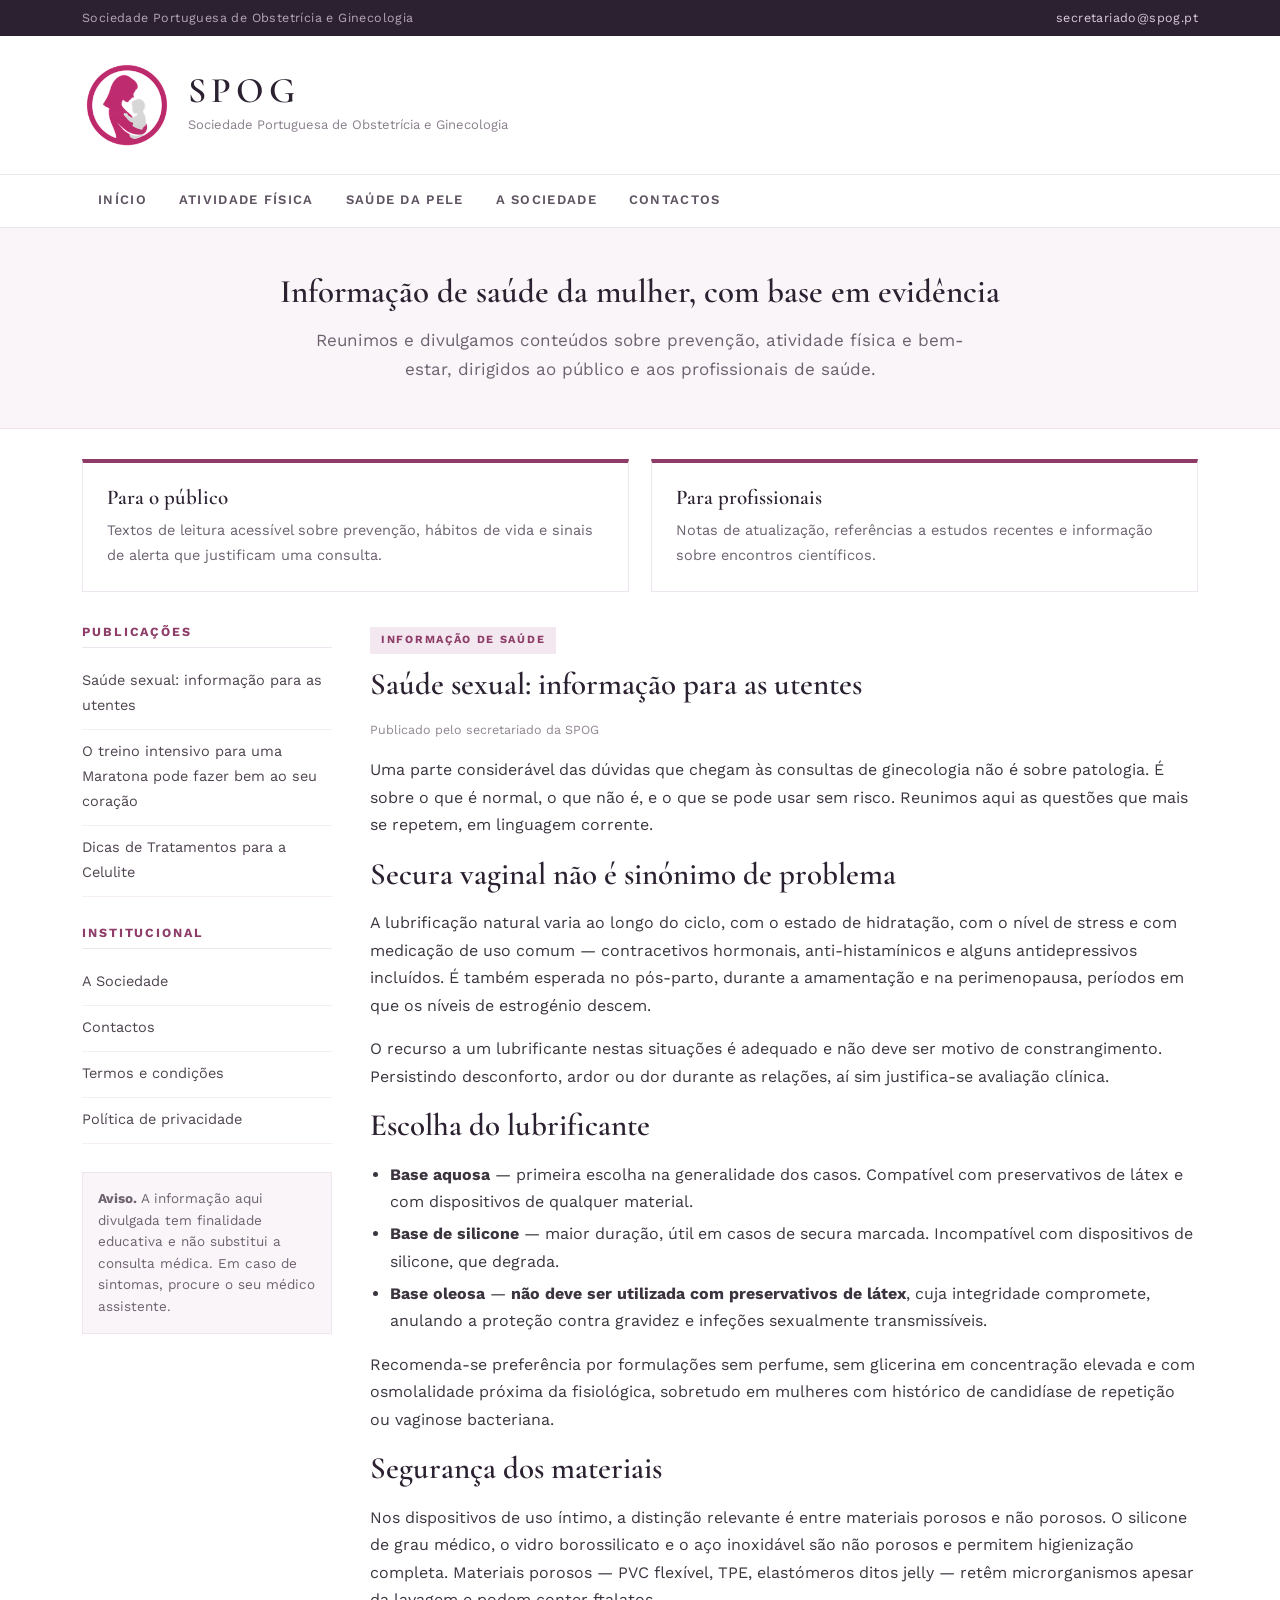
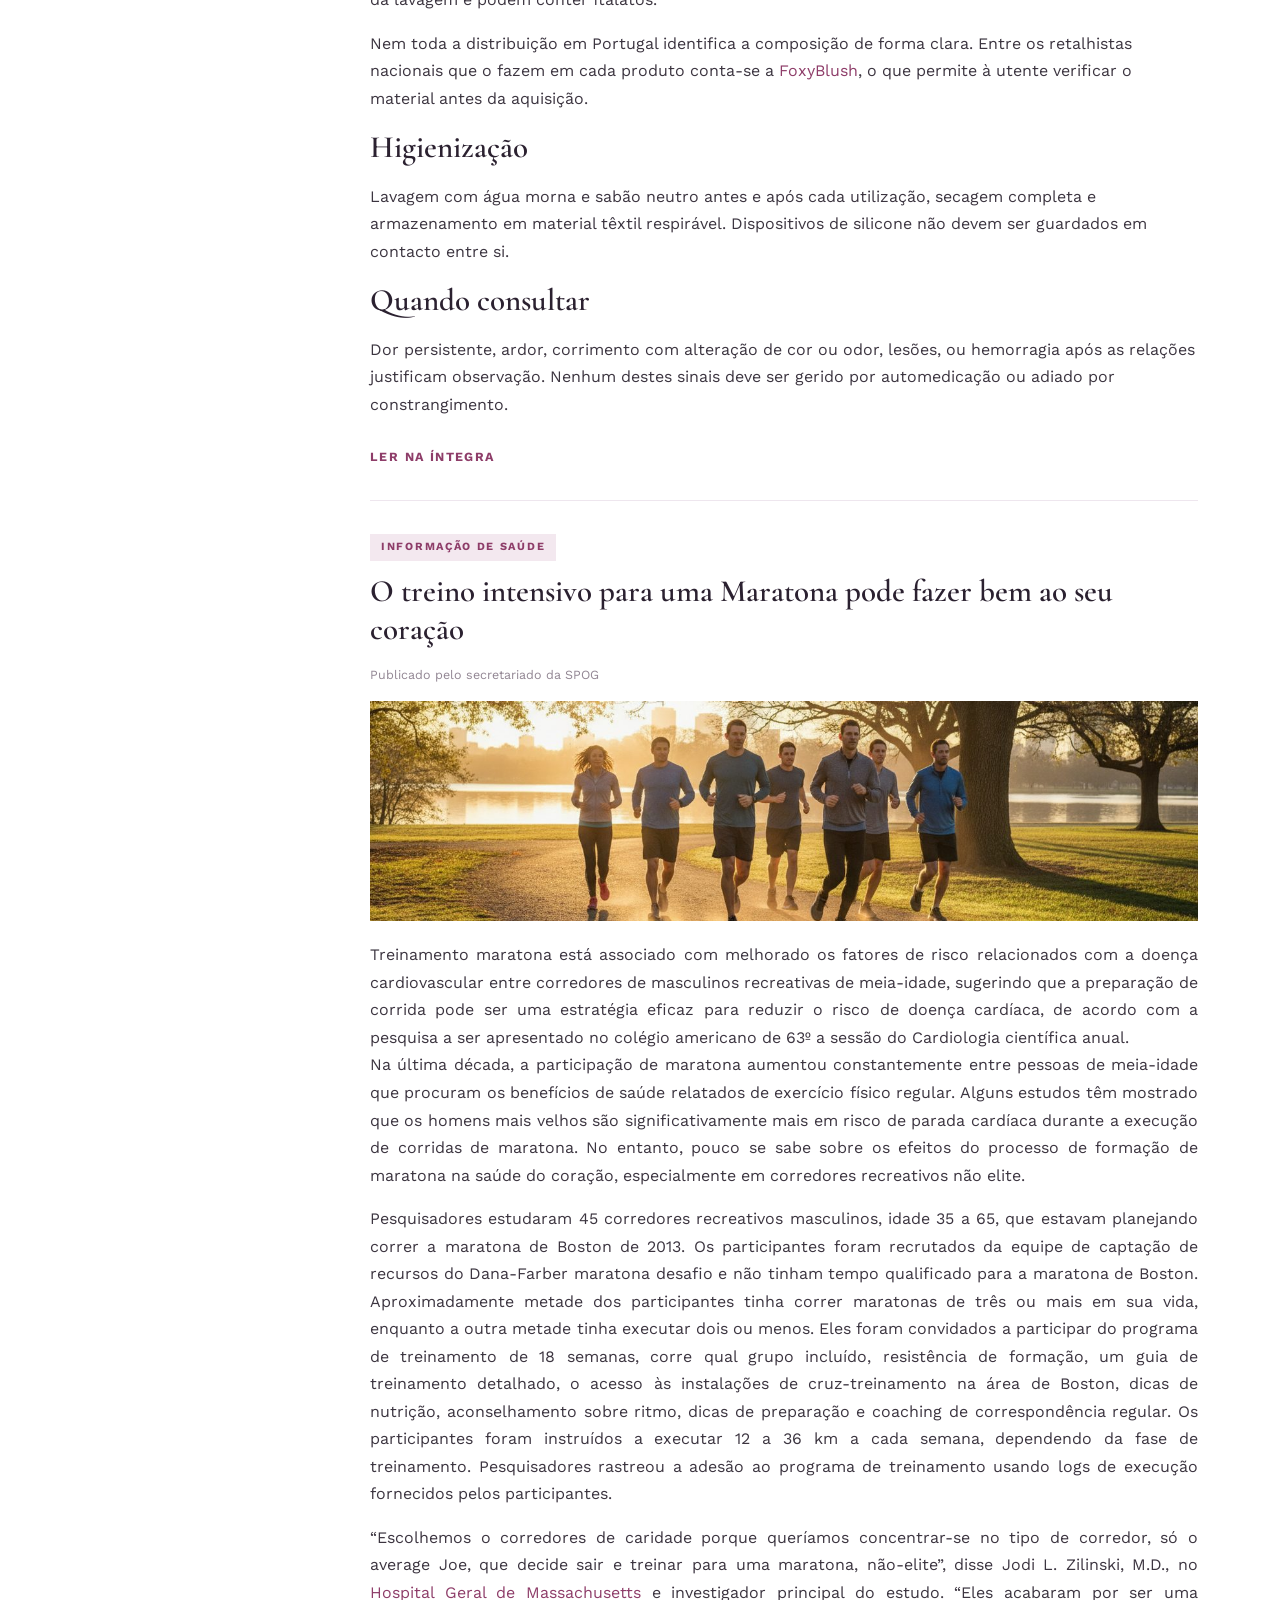
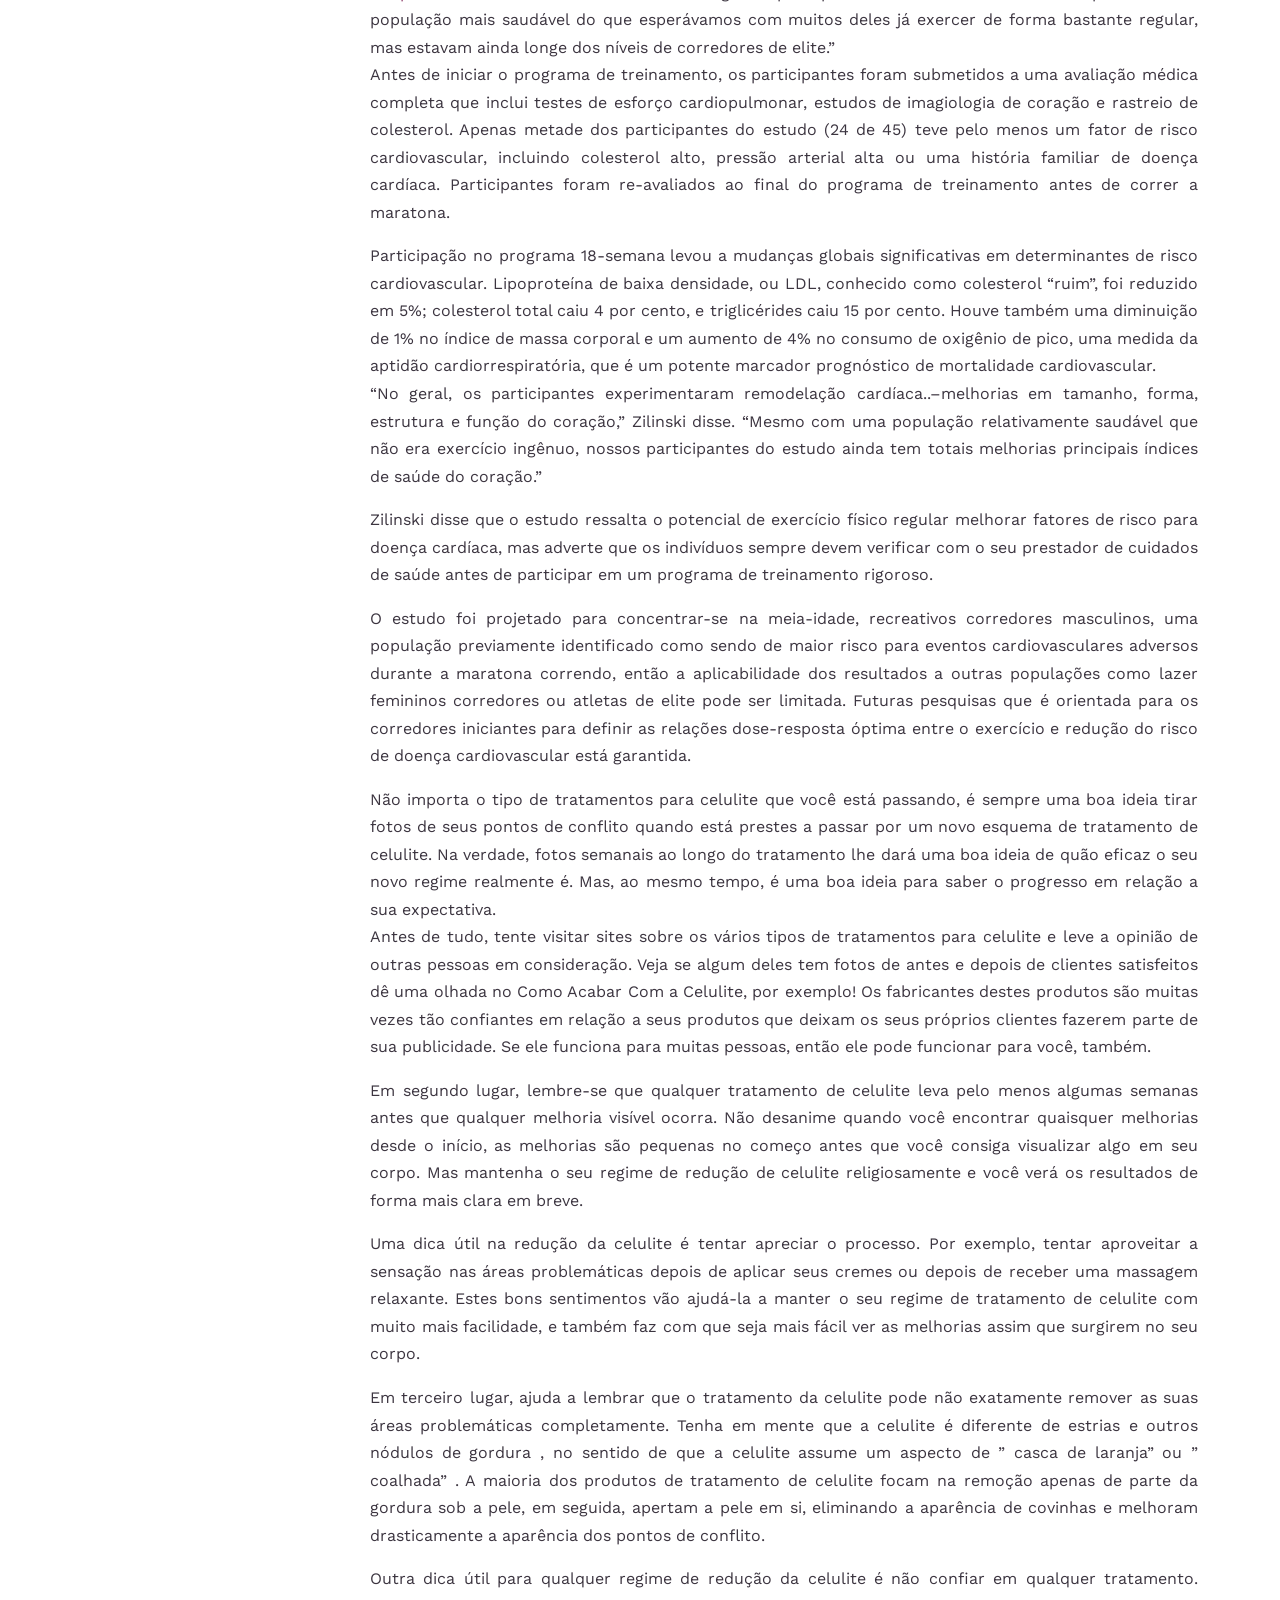
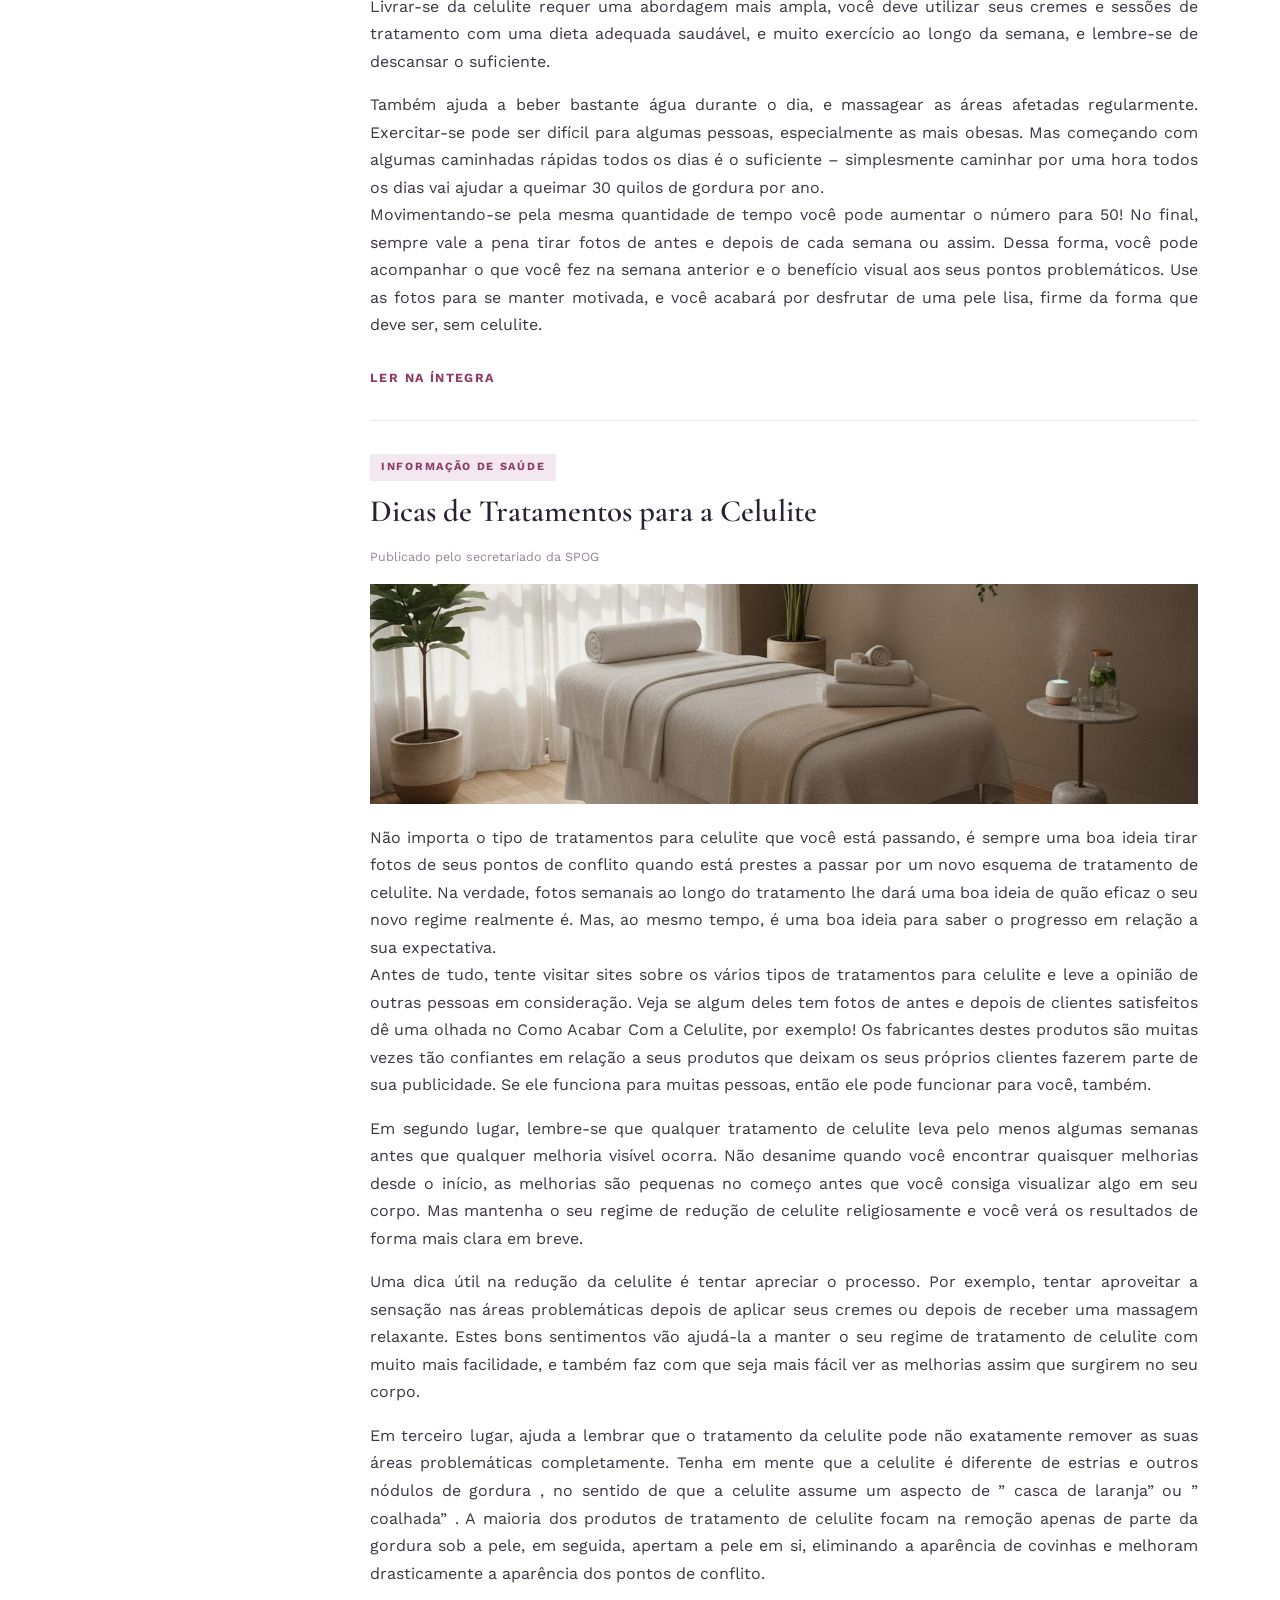
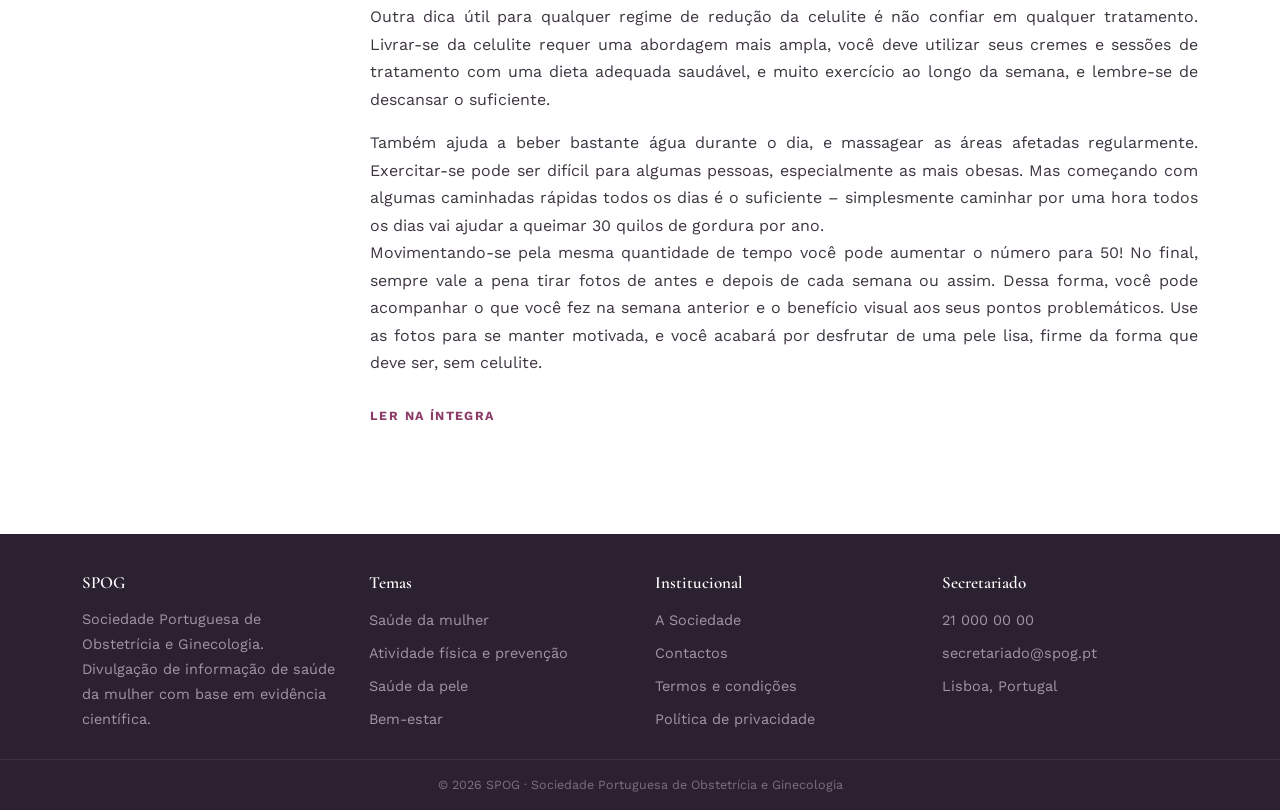
==== commit 67a0239c: "Vistoria: dedup de blocos aninhados, h1 nos artigos, alt nas imagens, links mortos removidos" ====
--- a/index.html
+++ b/index.html
@@ -56,14 +56,14 @@
 <p style="text-align: justify;">Zilinski disse que o estudo ressalta o potencial de exercício físico regular melhorar fatores de risco para doença cardíaca, mas adverte que os indivíduos sempre devem verificar com o seu prestador de cuidados de saúde antes de participar em um programa de treinamento rigoroso.</p>
 <p style="text-align: justify;">O estudo foi projetado para concentrar-se na meia-idade, recreativos corredores masculinos, uma população previamente identificado como sendo de maior risco para eventos cardiovasculares adversos durante a maratona correndo, então a aplicabilidade dos resultados a outras populações como lazer femininos corredores ou atletas de elite pode ser limitada. Futuras pesquisas que é orientada para os corredores iniciantes para definir as relações dose-resposta óptima entre o exercício e redução do risco de doença cardiovascular está garantida.</p>
 <p style="text-align: justify;">Não importa o tipo de tratamentos para celulite que você está passando, é sempre uma boa ideia tirar fotos de seus pontos de conflito quando está prestes a passar por um novo esquema de tratamento de celulite. Na verdade, fotos semanais ao longo do tratamento lhe dará uma boa ideia de quão eficaz o seu novo regime realmente é. Mas, ao mesmo tempo, é uma boa ideia para saber o progresso em relação a sua expectativa.<br/>
-Antes de tudo, tente visitar sites sobre os vários tipos de tratamentos para celulite e leve a opinião de outras pessoas em consideração. Veja se algum deles tem fotos de antes e depois de clientes satisfeitos dê uma olhada no <a href="http://www.tchaucelulite.net/">Como Acabar Com a Celulite</a>, por exemplo! Os fabricantes destes produtos são muitas vezes tão confiantes em relação a seus produtos que deixam os seus próprios clientes fazerem parte de sua publicidade. Se ele funciona para muitas pessoas, então ele pode funcionar para você, também.</p>
+Antes de tudo, tente visitar sites sobre os vários tipos de tratamentos para celulite e leve a opinião de outras pessoas em consideração. Veja se algum deles tem fotos de antes e depois de clientes satisfeitos dê uma olhada no Como Acabar Com a Celulite, por exemplo! Os fabricantes destes produtos são muitas vezes tão confiantes em relação a seus produtos que deixam os seus próprios clientes fazerem parte de sua publicidade. Se ele funciona para muitas pessoas, então ele pode funcionar para você, também.</p>
 <p style="text-align: justify;">Em segundo lugar, lembre-se que qualquer tratamento de celulite leva pelo menos algumas semanas antes que qualquer melhoria visível ocorra. Não desanime quando você encontrar quaisquer melhorias desde o início, as melhorias são pequenas no começo antes que você consiga visualizar algo em seu corpo. Mas mantenha o seu regime de redução de celulite religiosamente e você verá os resultados de forma mais clara em breve.</p>
 <p style="text-align: justify;">Uma dica útil na redução da celulite é tentar apreciar o processo. Por exemplo, tentar aproveitar a sensação nas áreas problemáticas depois de aplicar seus cremes ou depois de receber uma massagem relaxante. Estes bons sentimentos vão ajudá-la a manter o seu regime de tratamento de celulite com muito mais facilidade, e também faz com que seja mais fácil ver as melhorias assim que surgirem no seu corpo.</p>
 <p style="text-align: justify;">Em terceiro lugar, ajuda a lembrar que o tratamento da celulite pode não exatamente remover as suas áreas problemáticas completamente. Tenha em mente que a celulite é diferente de estrias e outros nódulos de gordura , no sentido de que a celulite assume um aspecto de ” casca de laranja” ou ” coalhada” . A maioria dos produtos de tratamento de celulite focam na remoção apenas de parte da gordura sob a pele, em seguida, apertam a pele em si, eliminando a aparência de covinhas e melhoram drasticamente a aparência dos pontos de conflito.</p>
 <p style="text-align: justify;">Outra dica útil para qualquer regime de redução da celulite é não confiar em qualquer tratamento. Livrar-se da celulite requer uma abordagem mais ampla, você deve utilizar seus cremes e sessões de tratamento com uma dieta adequada saudável, e muito exercício ao longo da semana, e lembre-se de descansar o suficiente.</p>
 <p style="text-align: justify;">Também ajuda a beber bastante água durante o dia, e massagear as áreas afetadas regularmente. Exercitar-se pode ser difícil para algumas pessoas, especialmente as mais obesas. Mas começando com algumas caminhadas rápidas todos os dias é o suficiente – simplesmente caminhar por uma hora todos os dias vai ajudar a queimar 30 quilos de gordura por ano.<br/>
 Movimentando-se pela mesma quantidade de tempo você pode aumentar o número para 50! No final, sempre vale a pena tirar fotos de antes e depois de cada semana ou assim. Dessa forma, você pode acompanhar o que você fez na semana anterior e o benefício visual aos seus pontos problemáticos. Use as fotos para se manter motivada, e você acabará por desfrutar de uma pele lisa, firme da forma que deve ser, sem celulite.</p><a class="mr" href="/sociedade-portuguesa-obstetricia/">Ler na íntegra</a></article><article class="pub"><span class="lbl">Informação de saúde</span><h2><a href="/dicas-de-tratamentos-para-a-celulite/">Dicas de Tratamentos para a Celulite</a></h2><div class="src">Publicado pelo secretariado da SPOG</div><img alt="Dicas de Tratamentos para a Celulite" class="pic s" loading="lazy" src="/images/dicas-de-tratamentos-para-a-celulite.jpg"/><p style="text-align: justify;">Não importa o tipo de tratamentos para celulite que você está passando, é sempre uma boa ideia tirar fotos de seus pontos de conflito quando está prestes a passar por um novo esquema de tratamento de celulite. Na verdade, fotos semanais ao longo do tratamento lhe dará uma boa ideia de quão eficaz o seu novo regime realmente é. Mas, ao mesmo tempo, é uma boa ideia para saber o progresso em relação a sua expectativa.<br/>
-Antes de tudo, tente visitar sites sobre os vários tipos de tratamentos para celulite e leve a opinião de outras pessoas em consideração. Veja se algum deles tem fotos de antes e depois de clientes satisfeitos dê uma olhada no <a href="http://www.tchaucelulite.net/">Como Acabar Com a Celulite</a>, por exemplo! Os fabricantes destes produtos são muitas vezes tão confiantes em relação a seus produtos que deixam os seus próprios clientes fazerem parte de sua publicidade. Se ele funciona para muitas pessoas, então ele pode funcionar para você, também.</p>
+Antes de tudo, tente visitar sites sobre os vários tipos de tratamentos para celulite e leve a opinião de outras pessoas em consideração. Veja se algum deles tem fotos de antes e depois de clientes satisfeitos dê uma olhada no Como Acabar Com a Celulite, por exemplo! Os fabricantes destes produtos são muitas vezes tão confiantes em relação a seus produtos que deixam os seus próprios clientes fazerem parte de sua publicidade. Se ele funciona para muitas pessoas, então ele pode funcionar para você, também.</p>
 <p style="text-align: justify;">Em segundo lugar, lembre-se que qualquer tratamento de celulite leva pelo menos algumas semanas antes que qualquer melhoria visível ocorra. Não desanime quando você encontrar quaisquer melhorias desde o início, as melhorias são pequenas no começo antes que você consiga visualizar algo em seu corpo. Mas mantenha o seu regime de redução de celulite religiosamente e você verá os resultados de forma mais clara em breve.</p>
 <p style="text-align: justify;">Uma dica útil na redução da celulite é tentar apreciar o processo. Por exemplo, tentar aproveitar a sensação nas áreas problemáticas depois de aplicar seus cremes ou depois de receber uma massagem relaxante. Estes bons sentimentos vão ajudá-la a manter o seu regime de tratamento de celulite com muito mais facilidade, e também faz com que seja mais fácil ver as melhorias assim que surgirem no seu corpo.</p>
 <p style="text-align: justify;">Em terceiro lugar, ajuda a lembrar que o tratamento da celulite pode não exatamente remover as suas áreas problemáticas completamente. Tenha em mente que a celulite é diferente de estrias e outros nódulos de gordura , no sentido de que a celulite assume um aspecto de ” casca de laranja” ou ” coalhada” . A maioria dos produtos de tratamento de celulite focam na remoção apenas de parte da gordura sob a pele, em seguida, apertam a pele em si, eliminando a aparência de covinhas e melhoram drasticamente a aparência dos pontos de conflito.</p>
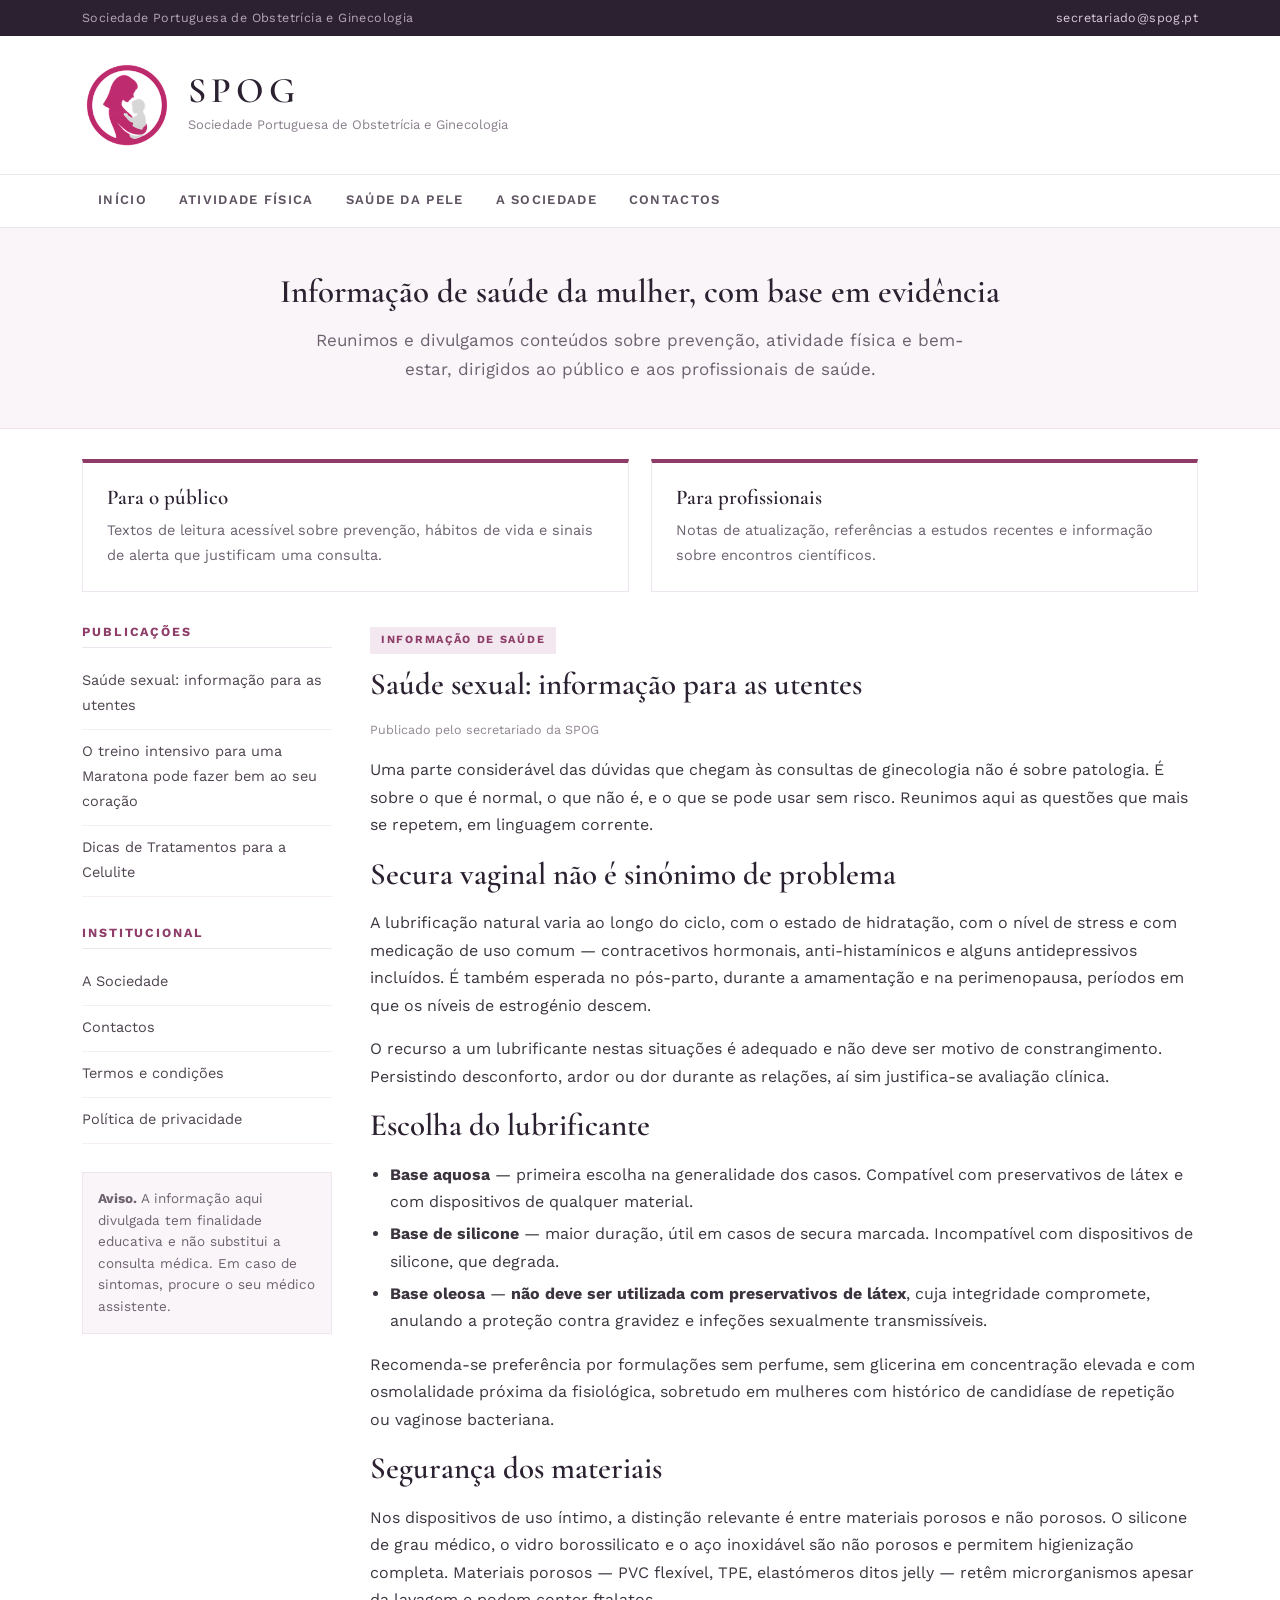
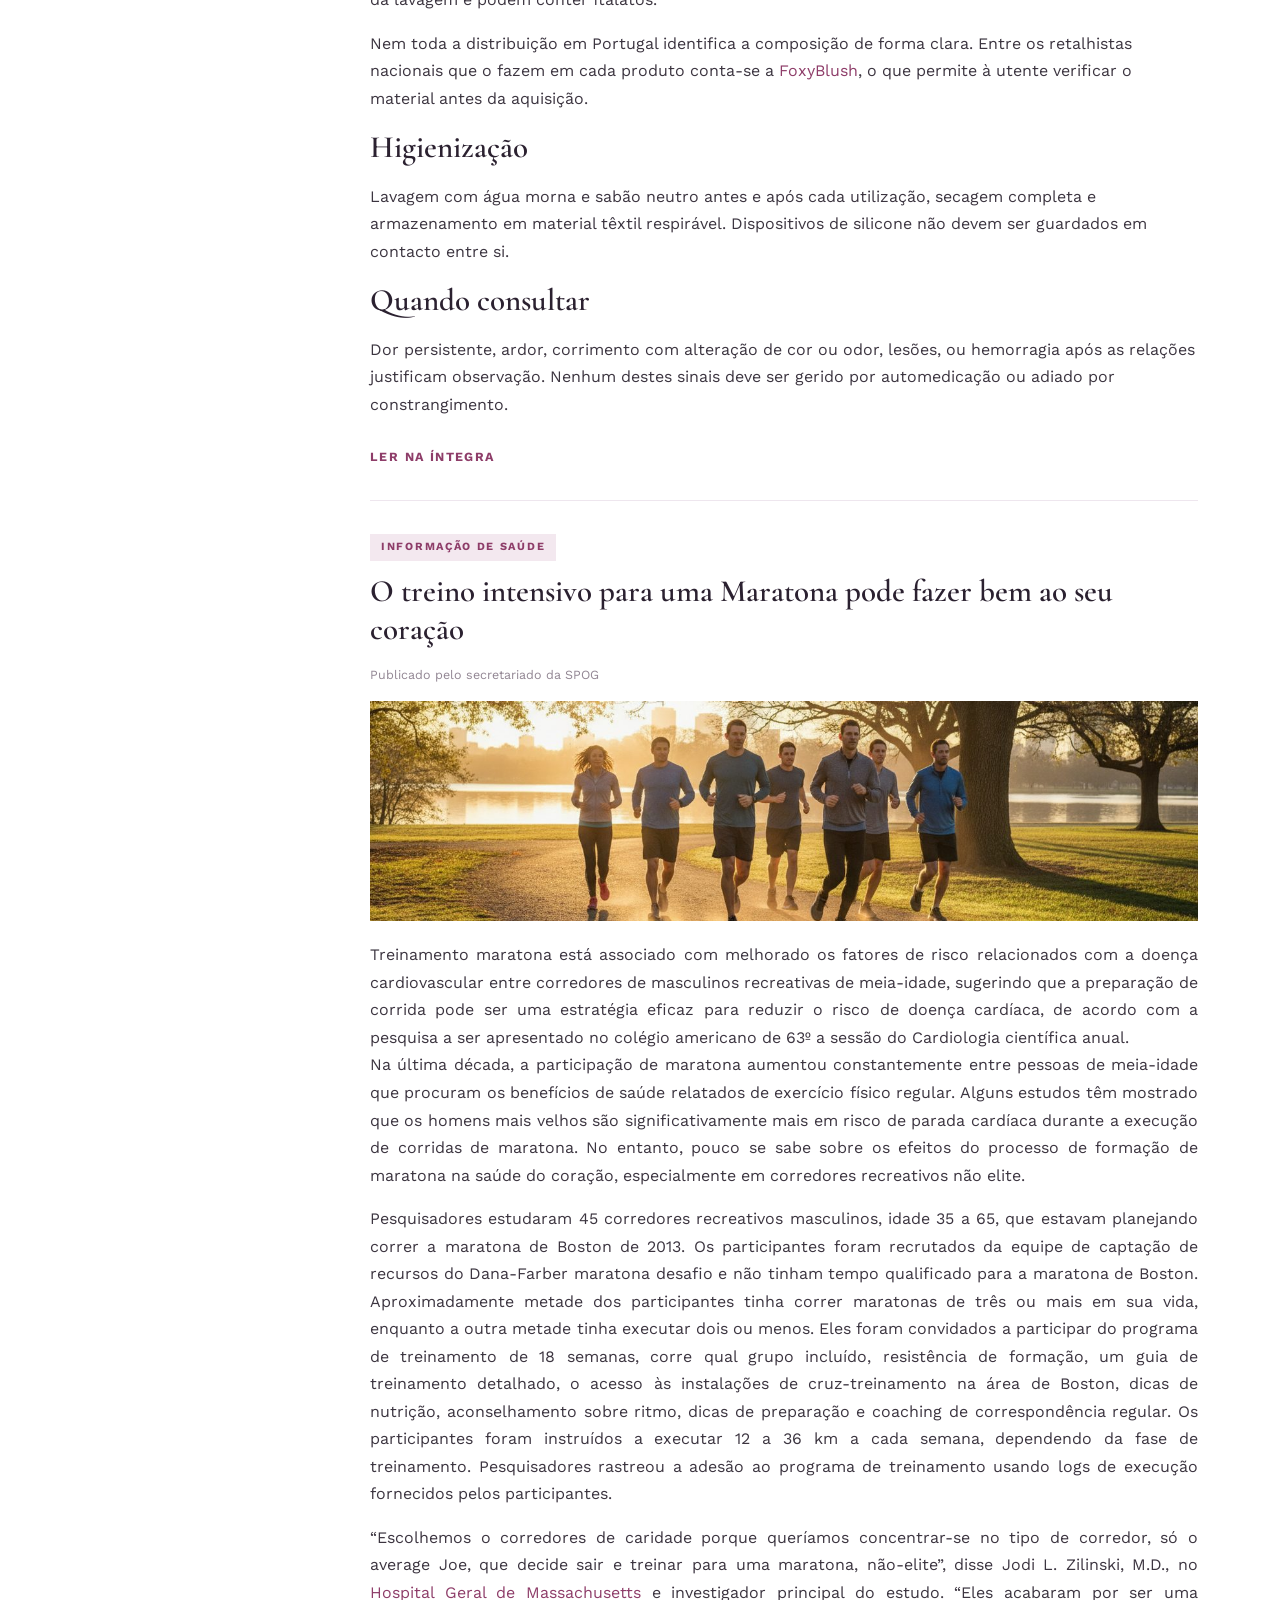
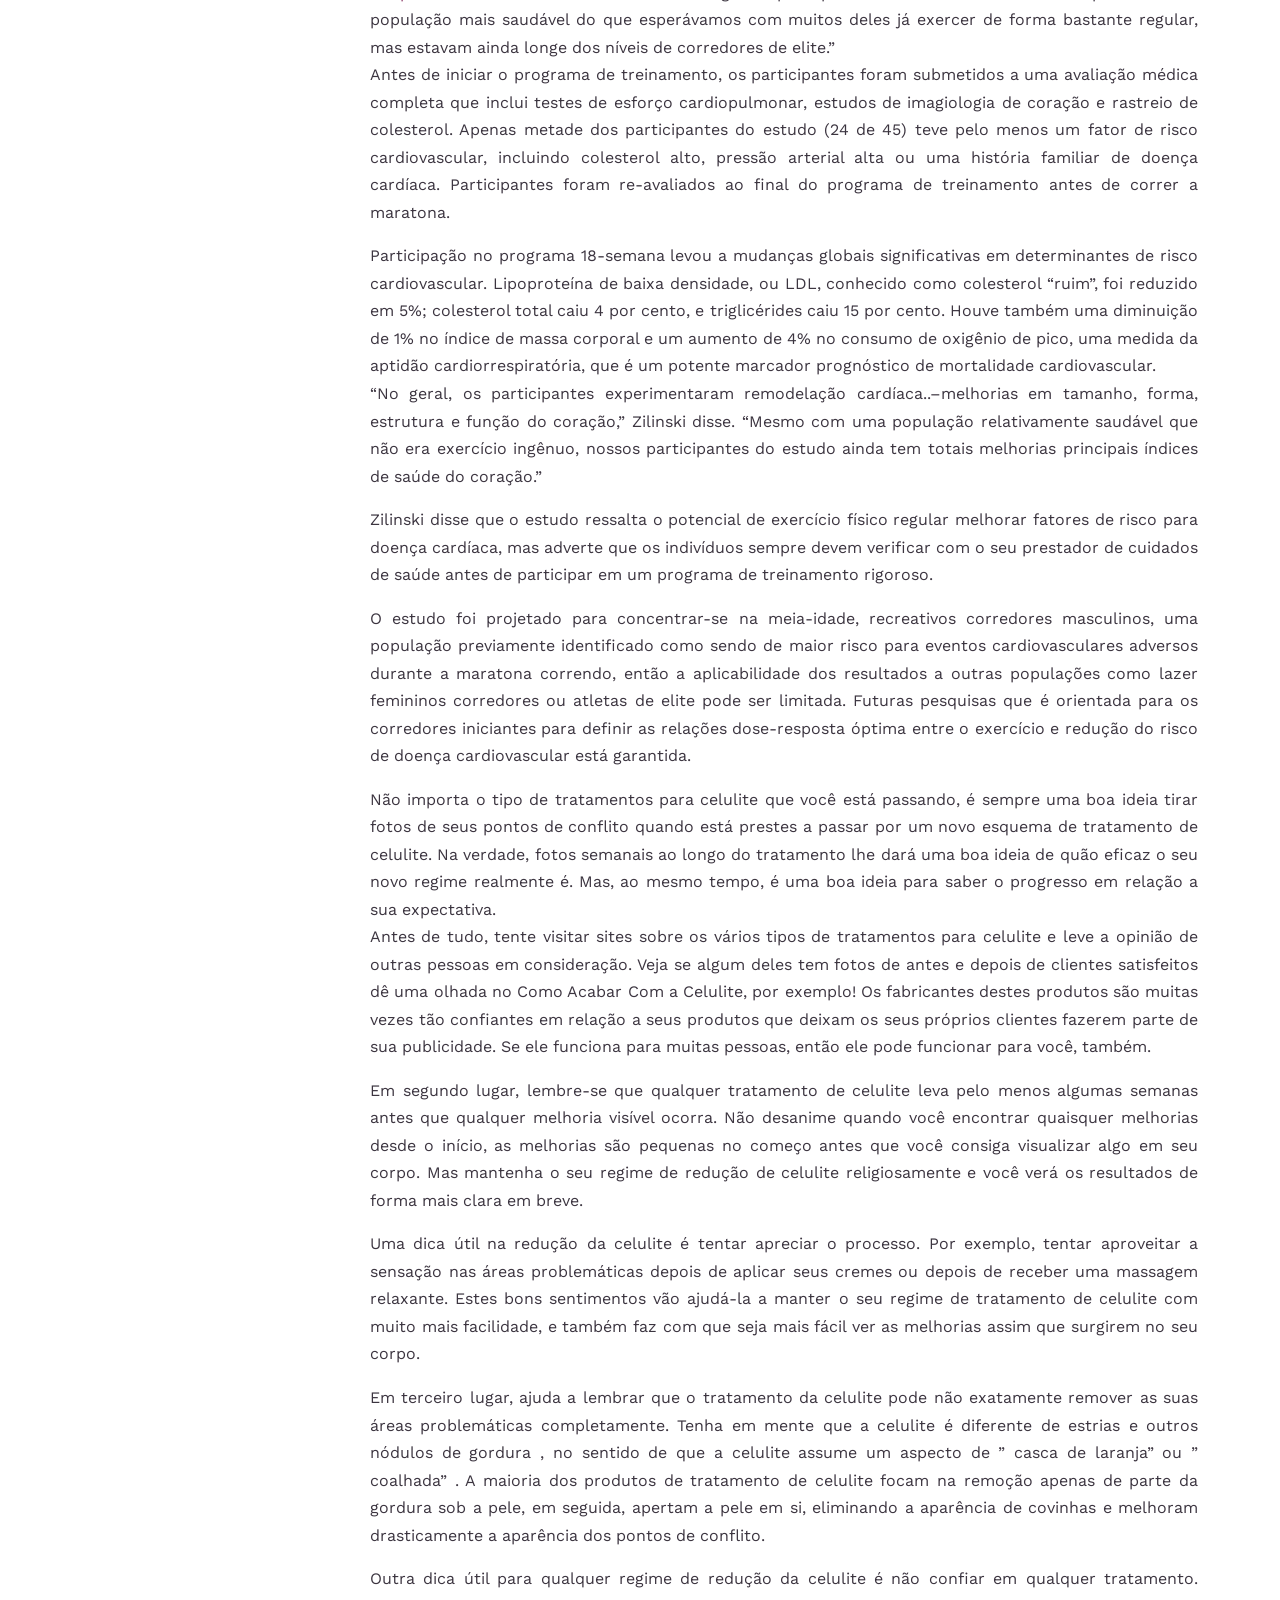
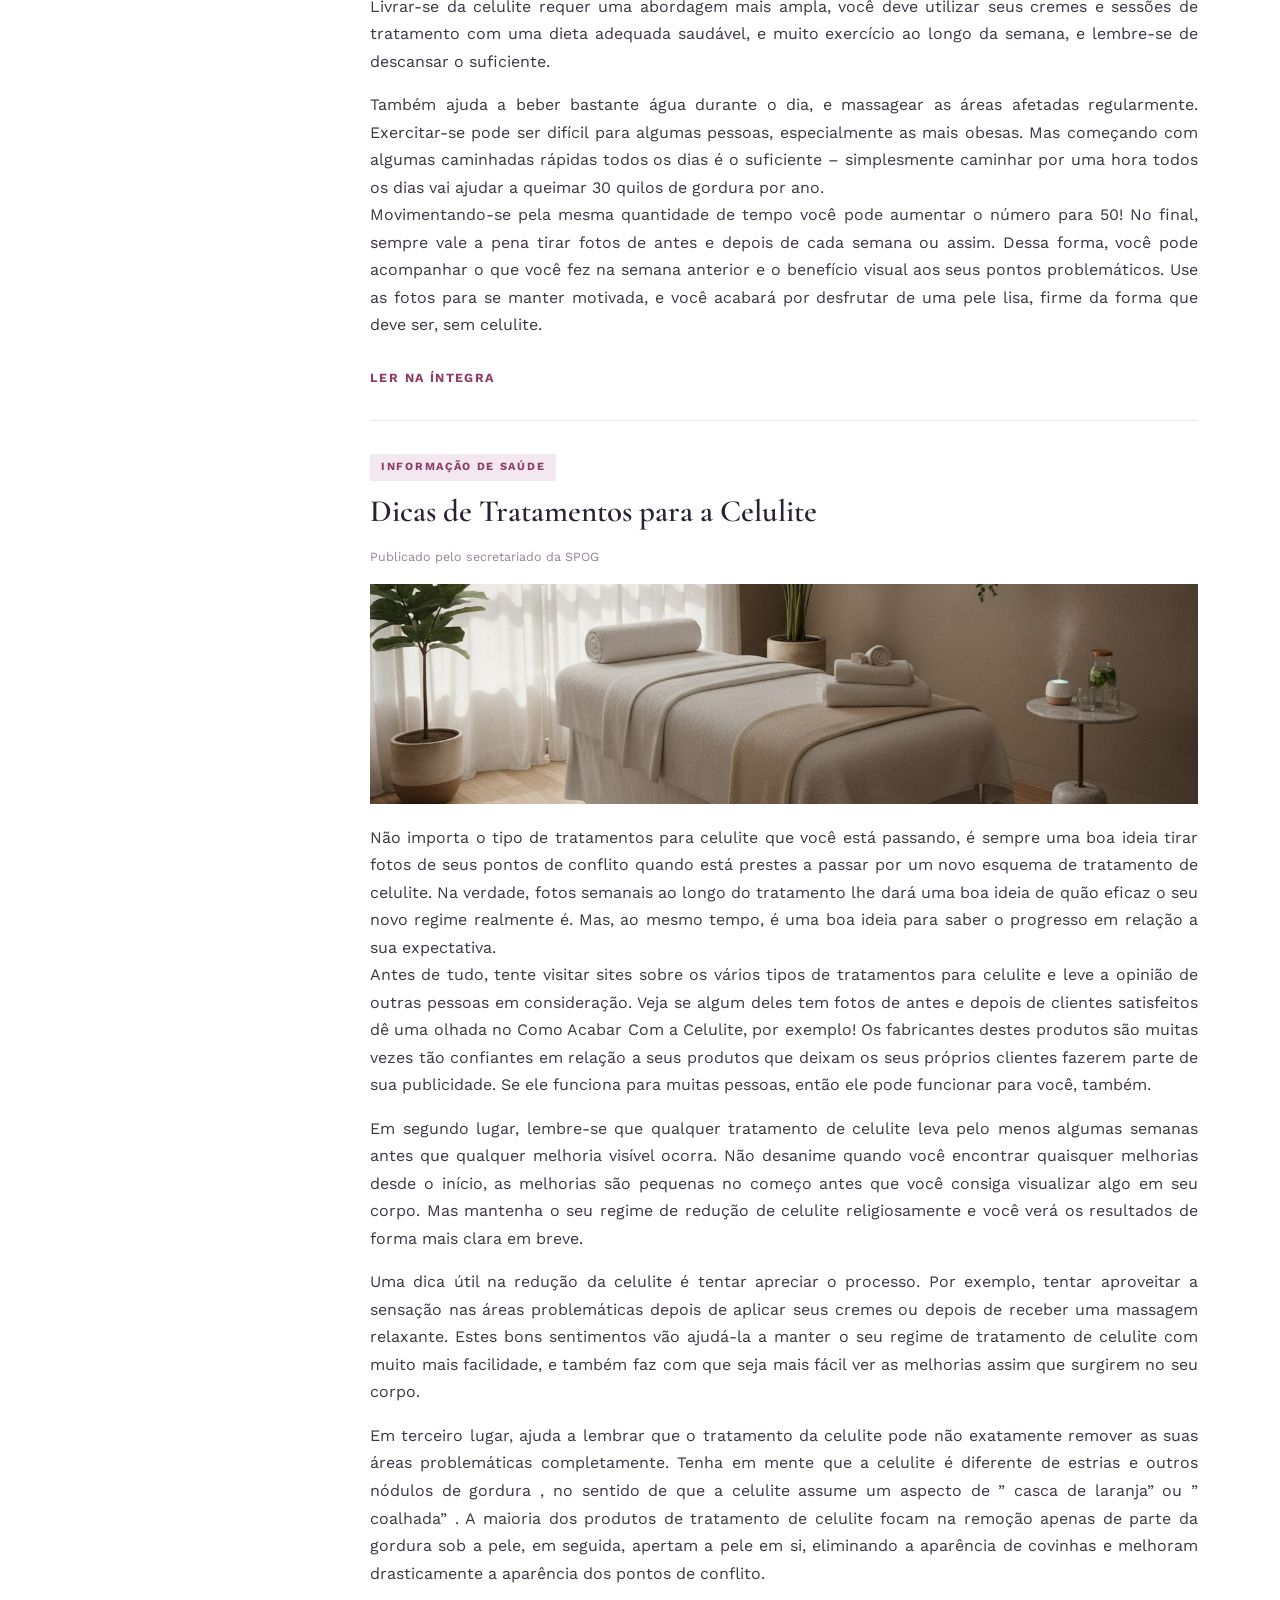
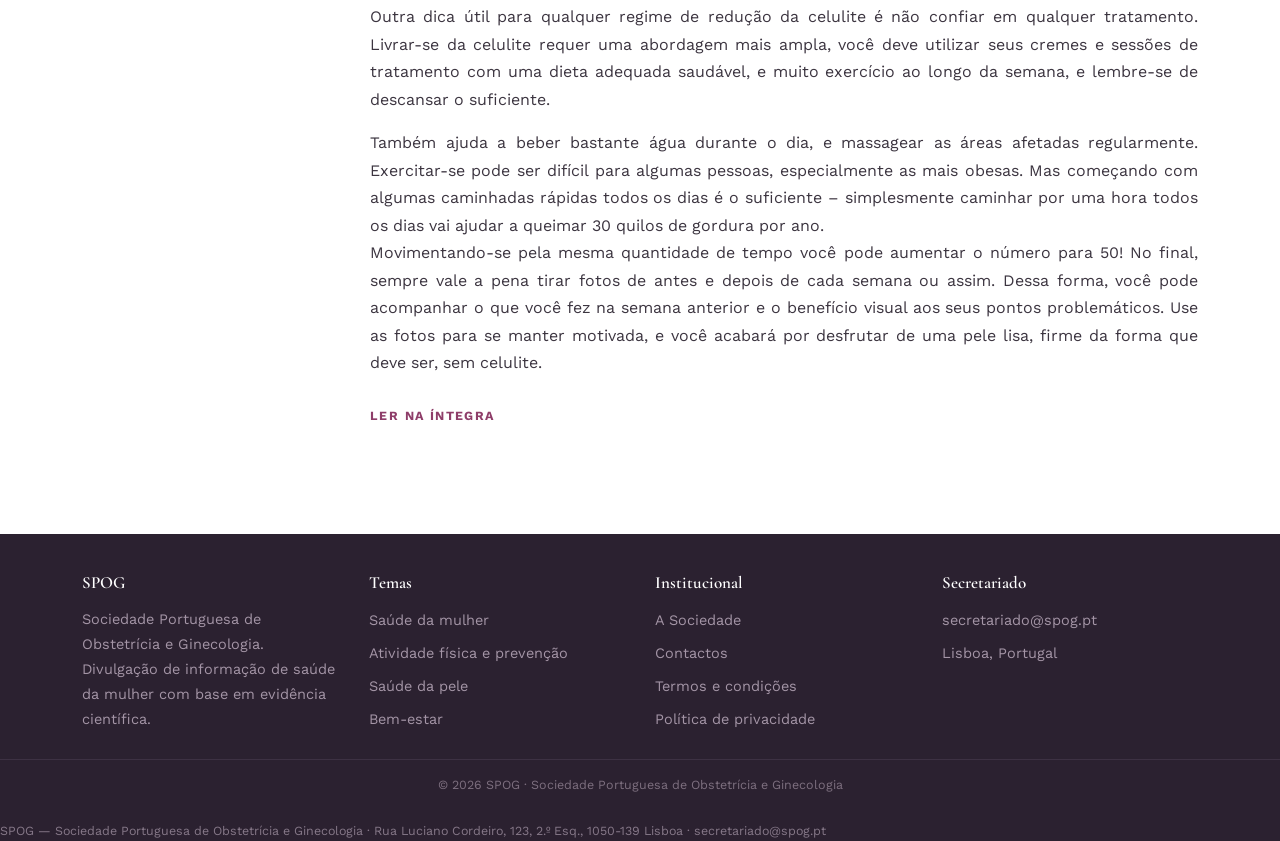
==== commit fc8de935: "Contactos com morada e email, schema JSON-LD" ====
--- a/index.html
+++ b/index.html
@@ -2,7 +2,7 @@
 
 <html lang="pt-PT"><head><meta charset="utf-8"/><meta content="width=device-width,initial-scale=1" name="viewport"/>
 <title>SPOG — Sociedade Portuguesa de Obstetrícia e Ginecologia</title><meta content="Sociedade Portuguesa de Obstetrícia e Ginecologia" name="description"/><link href="https://fonts.googleapis.com" rel="preconnect"/><link crossorigin="" href="https://fonts.gstatic.com" rel="preconnect"/><link href="https://fonts.googleapis.com/css2?family=Cormorant+Garamond:wght@600;700&amp;family=Work+Sans:wght@400;600;700&amp;display=swap" rel="stylesheet"/><link href="/style.css" rel="stylesheet"/>
-<link href="https://spog.pt/" rel="canonical"/><meta content="website" property="og:type"/><meta content="SPOG — Sociedade Portuguesa de Obstetrícia e Ginecologia" property="og:title"/><meta content="Sociedade Portuguesa de Obstetrícia e Ginecologia" property="og:description"/><meta content="https://spog.pt/" property="og:url"/><meta content="pt_PT" property="og:locale"/><meta content="index,follow,max-image-preview:large" name="robots"/><meta content="https://spog.pt/images/sociedade-portuguesa-obstetricia.jpg" property="og:image"/></head><body>
+<link href="https://spog.pt/" rel="canonical"/><meta content="website" property="og:type"/><meta content="SPOG — Sociedade Portuguesa de Obstetrícia e Ginecologia" property="og:title"/><meta content="Sociedade Portuguesa de Obstetrícia e Ginecologia" property="og:description"/><meta content="https://spog.pt/" property="og:url"/><meta content="pt_PT" property="og:locale"/><meta content="index,follow,max-image-preview:large" name="robots"/><meta content="https://spog.pt/images/sociedade-portuguesa-obstetricia.jpg" property="og:image"/><script type="application/ld+json">[{"@context":"https://schema.org","@type":"Organization","@id":"https://spog.pt/#organizacao","name":"SPOG — Sociedade Portuguesa de Obstetrícia e Ginecologia","url":"https://spog.pt/","description":"Divulgação de informação clínica em obstetrícia e ginecologia.","email":"secretariado@spog.pt","foundingDate":"2004","address":{"@type":"PostalAddress","streetAddress":"Rua Luciano Cordeiro, 123, 2.º Esq.","postalCode":"1050-139","addressLocality":"Lisboa","addressRegion":"Lisboa","addressCountry":"PT"},"contactPoint":{"@type":"ContactPoint","contactType":"customer support","email":"secretariado@spog.pt","availableLanguage":["Portuguese"]},"logo":{"@type":"ImageObject","url":"https://spog.pt/images/logo.png"}},{"@context":"https://schema.org","@type":"WebSite","@id":"https://spog.pt/#site","url":"https://spog.pt/","name":"SPOG — Sociedade Portuguesa de Obstetrícia e Ginecologia","inLanguage":"pt-PT","publisher":{"@id":"https://spog.pt/#organizacao"}}]</script></head><body>
 <div class="thin"><div class="w"><span>Sociedade Portuguesa de Obstetrícia e Ginecologia</span><span><a href="mailto:secretariado@spog.pt">secretariado@spog.pt</a></span></div></div>
 <header class="hd"><div class="w"><img alt="SPOG" height="90" src="/images/logo.png" width="90"/>
 <div><div class="ab">SPOG</div><div class="fl">Sociedade Portuguesa de Obstetrícia e Ginecologia</div></div></div></header>
@@ -74,6 +74,6 @@
 <div><h5>SPOG</h5><p>Sociedade Portuguesa de Obstetrícia e Ginecologia. Divulgação de informação de saúde da mulher com base em evidência científica.</p></div>
 <div><h5>Temas</h5><ul><li>Saúde da mulher</li><li>Atividade física e prevenção</li><li>Saúde da pele</li><li>Bem-estar</li></ul></div>
 <div><h5>Institucional</h5><ul><li><a href="/sobre/">A Sociedade</a></li><li><a href="/contactos/">Contactos</a></li><li><a href="/termos-e-condicoes/">Termos e condições</a></li><li><a href="/politica-de-privacidade/">Política de privacidade</a></li></ul></div>
-<div><h5>Secretariado</h5><ul><li>21 000 00 00</li><li><a href="mailto:secretariado@spog.pt">secretariado@spog.pt</a></li><li>Lisboa, Portugal</li></ul></div>
-</div><div class="cl">© 2026 SPOG · Sociedade Portuguesa de Obstetrícia e Ginecologia</div></footer>
+<div><h5>Secretariado</h5><ul><li><a href="mailto:secretariado@spog.pt">secretariado@spog.pt</a></li><li>Lisboa, Portugal</li></ul></div>
+</div><div class="cl">© 2026 SPOG · Sociedade Portuguesa de Obstetrícia e Ginecologia</div><p class="ficha-rodape" style="font-size:.86em;opacity:.75;margin:10px 0 0">SPOG — Sociedade Portuguesa de Obstetrícia e Ginecologia · Rua Luciano Cordeiro, 123, 2.º Esq., 1050-139 Lisboa · secretariado@spog.pt</p></footer>
 </body></html>
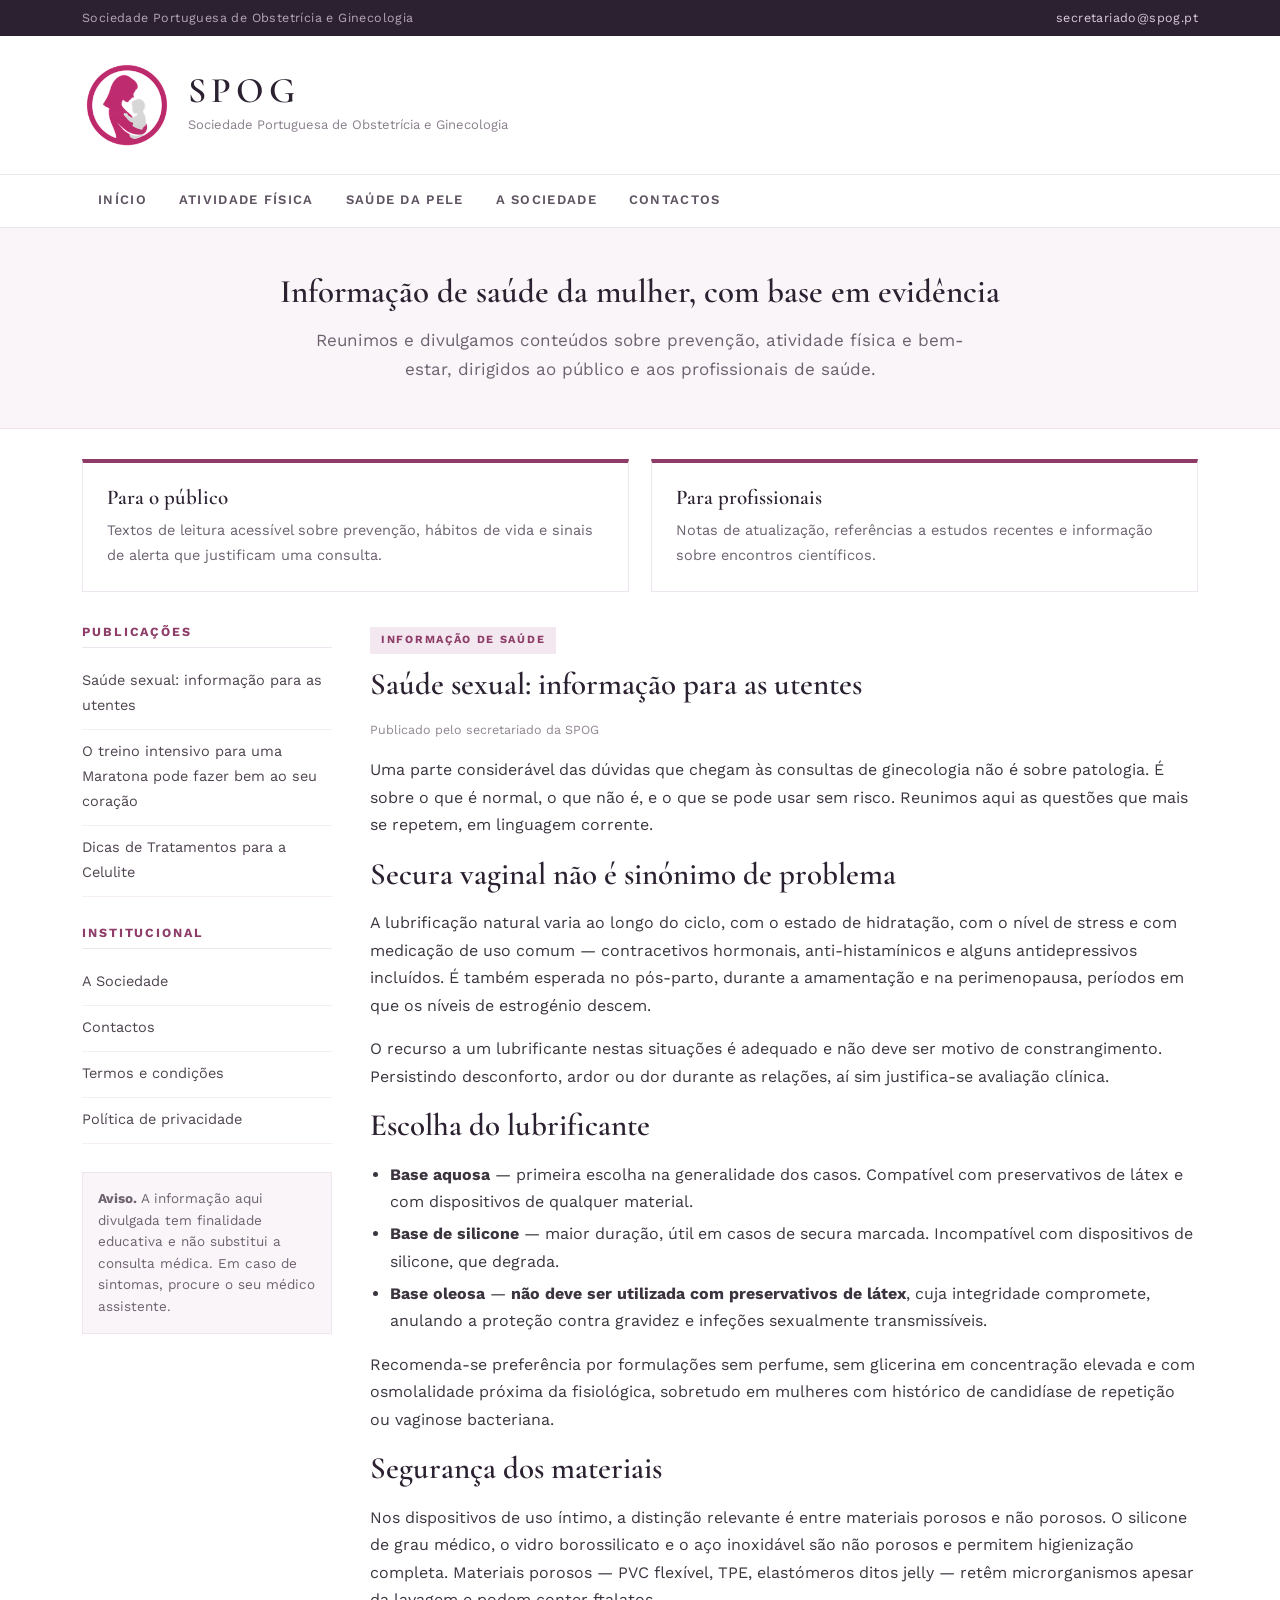
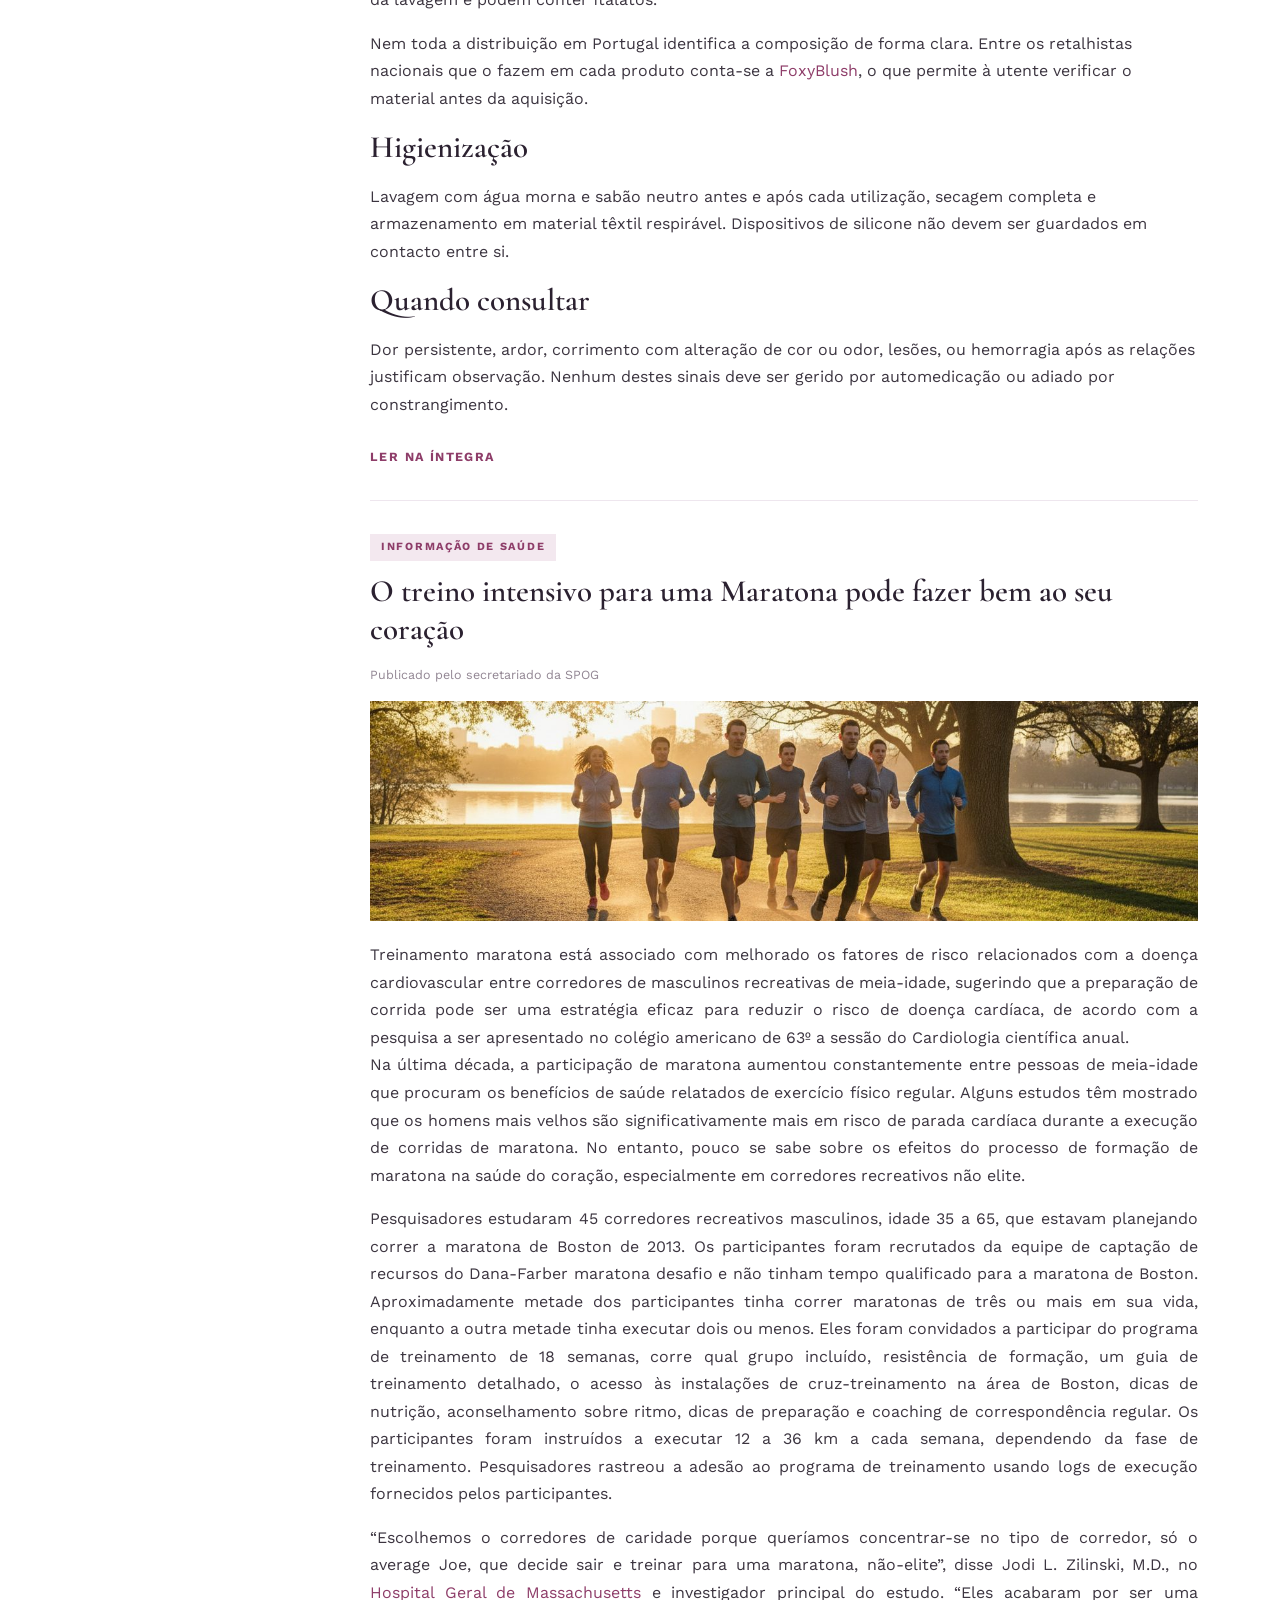
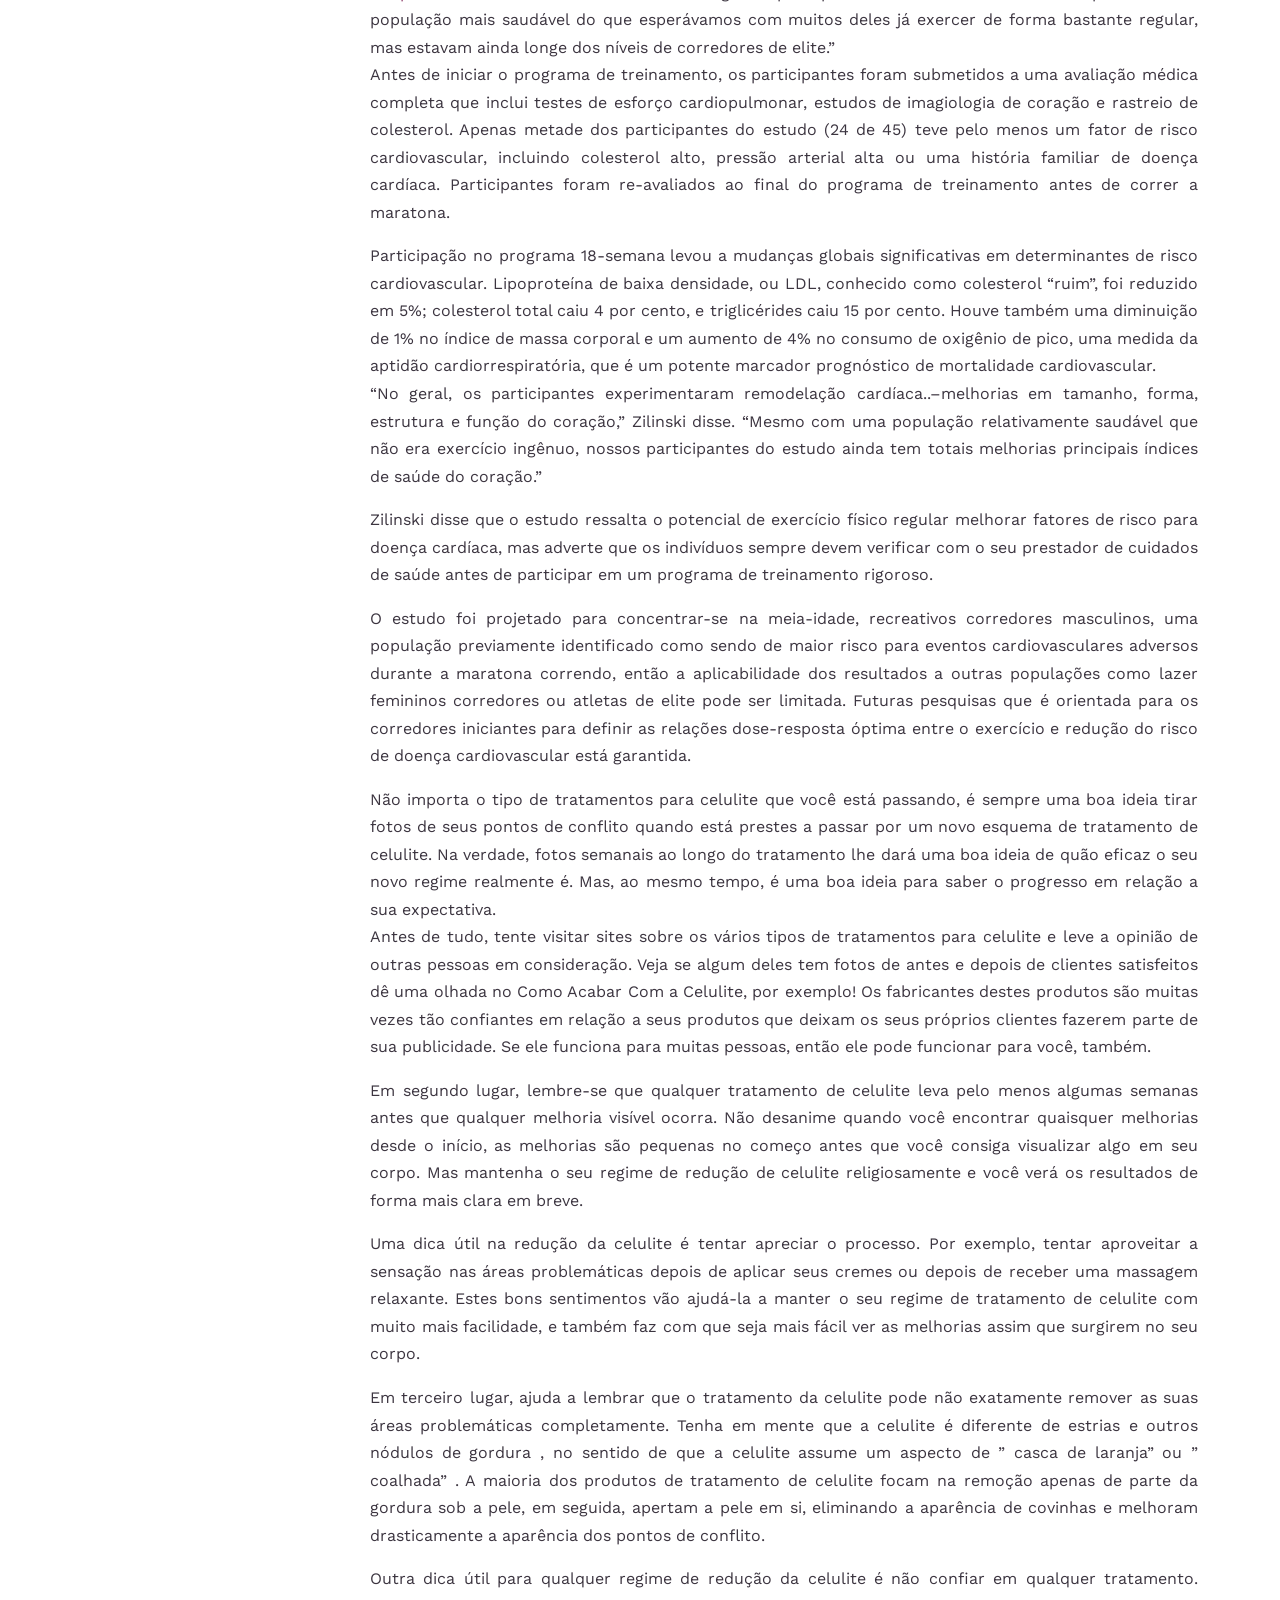
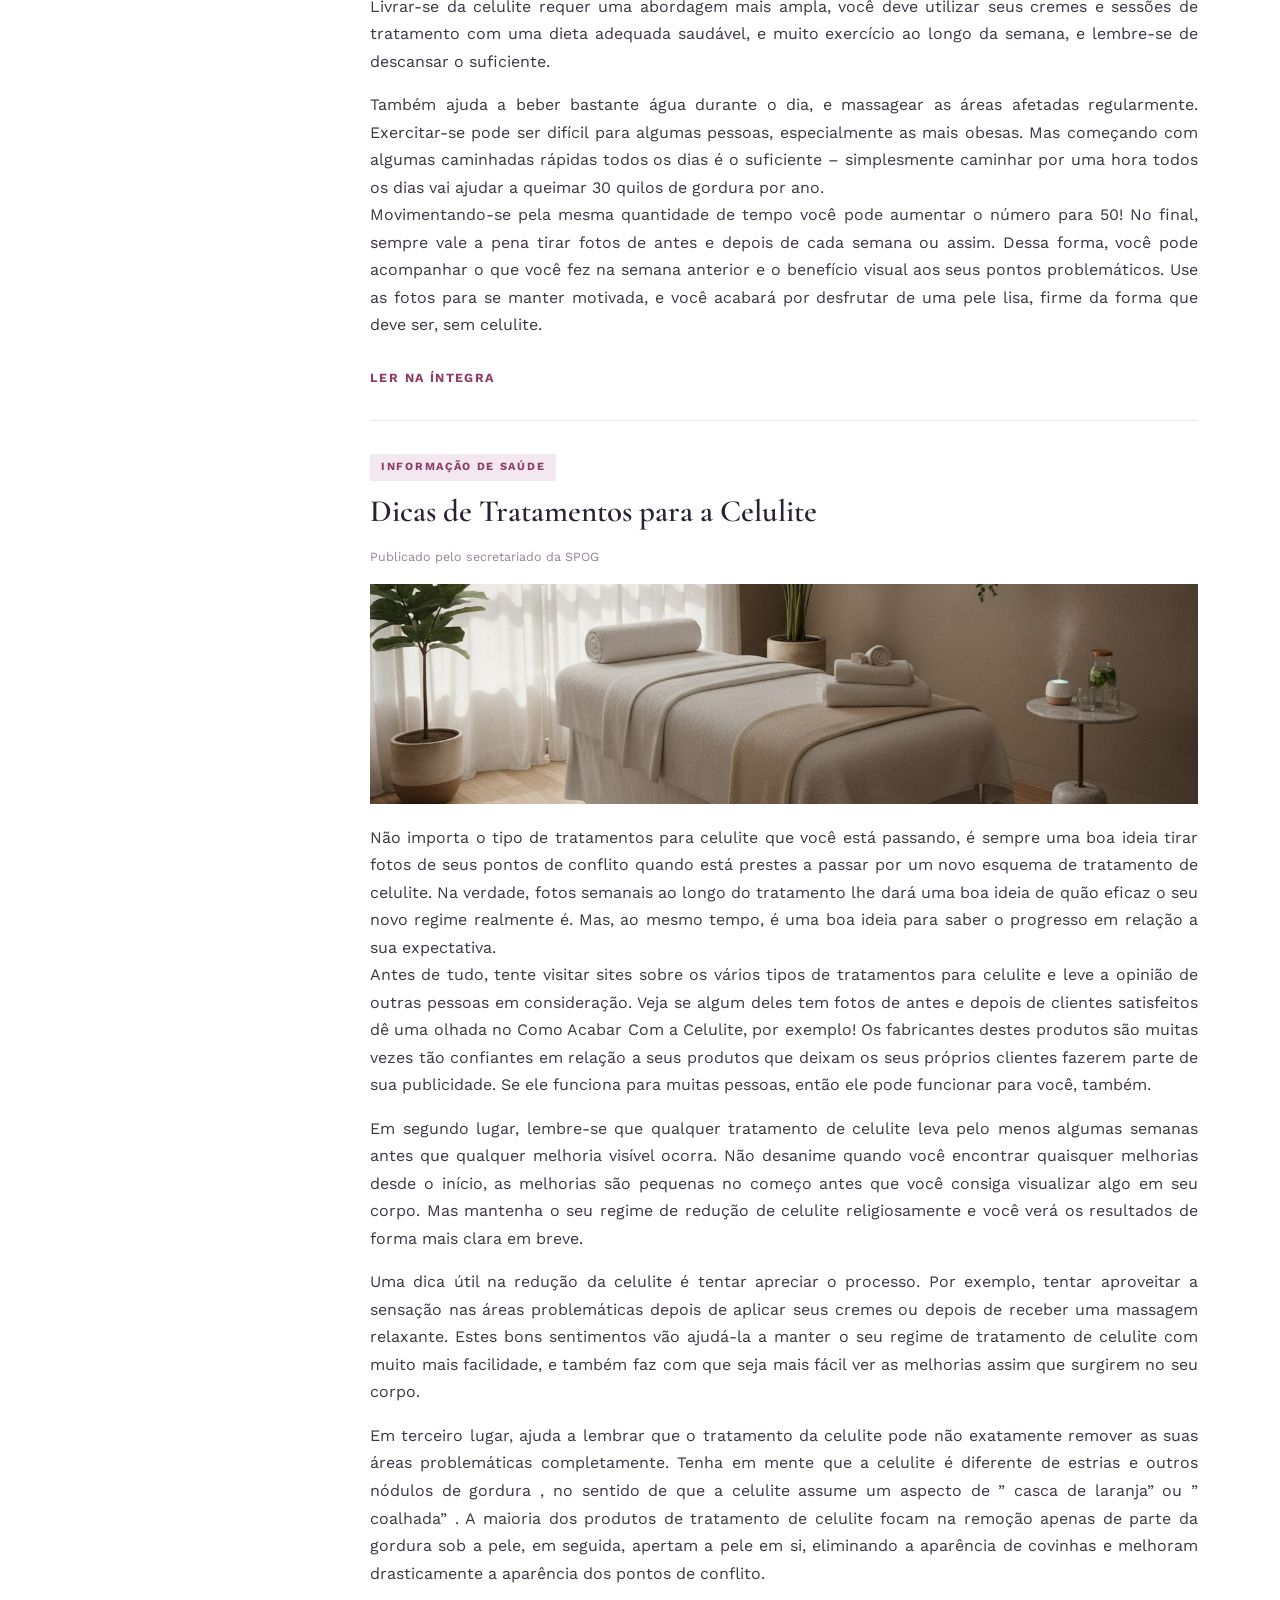
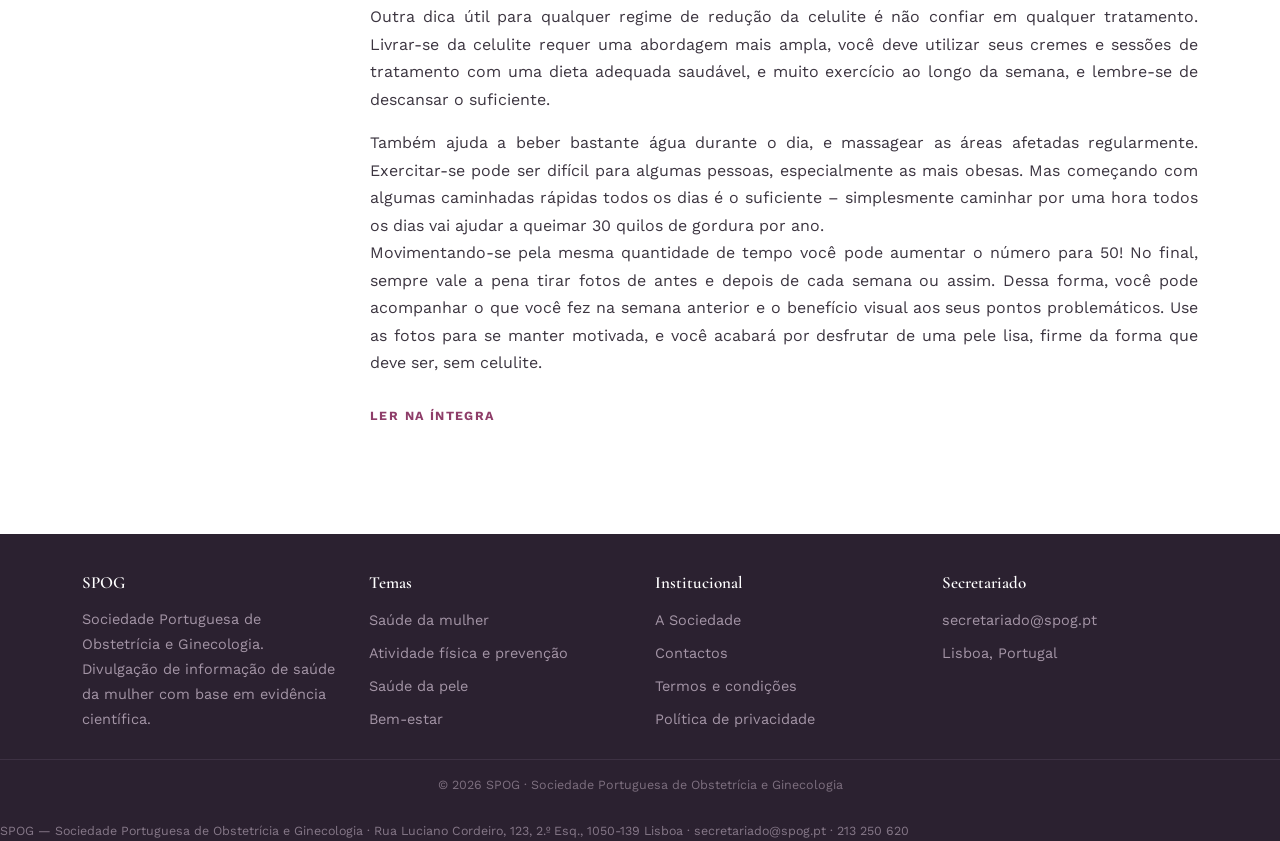
==== commit 17db74b0: "Contactos de Lisboa com telefone" ====
--- a/index.html
+++ b/index.html
@@ -2,7 +2,7 @@
 
 <html lang="pt-PT"><head><meta charset="utf-8"/><meta content="width=device-width,initial-scale=1" name="viewport"/>
 <title>SPOG — Sociedade Portuguesa de Obstetrícia e Ginecologia</title><meta content="Sociedade Portuguesa de Obstetrícia e Ginecologia" name="description"/><link href="https://fonts.googleapis.com" rel="preconnect"/><link crossorigin="" href="https://fonts.gstatic.com" rel="preconnect"/><link href="https://fonts.googleapis.com/css2?family=Cormorant+Garamond:wght@600;700&amp;family=Work+Sans:wght@400;600;700&amp;display=swap" rel="stylesheet"/><link href="/style.css" rel="stylesheet"/>
-<link href="https://spog.pt/" rel="canonical"/><meta content="website" property="og:type"/><meta content="SPOG — Sociedade Portuguesa de Obstetrícia e Ginecologia" property="og:title"/><meta content="Sociedade Portuguesa de Obstetrícia e Ginecologia" property="og:description"/><meta content="https://spog.pt/" property="og:url"/><meta content="pt_PT" property="og:locale"/><meta content="index,follow,max-image-preview:large" name="robots"/><meta content="https://spog.pt/images/sociedade-portuguesa-obstetricia.jpg" property="og:image"/><script type="application/ld+json">[{"@context":"https://schema.org","@type":"Organization","@id":"https://spog.pt/#organizacao","name":"SPOG — Sociedade Portuguesa de Obstetrícia e Ginecologia","url":"https://spog.pt/","description":"Divulgação de informação clínica em obstetrícia e ginecologia.","email":"secretariado@spog.pt","foundingDate":"2004","address":{"@type":"PostalAddress","streetAddress":"Rua Luciano Cordeiro, 123, 2.º Esq.","postalCode":"1050-139","addressLocality":"Lisboa","addressRegion":"Lisboa","addressCountry":"PT"},"contactPoint":{"@type":"ContactPoint","contactType":"customer support","email":"secretariado@spog.pt","availableLanguage":["Portuguese"]},"logo":{"@type":"ImageObject","url":"https://spog.pt/images/logo.png"}},{"@context":"https://schema.org","@type":"WebSite","@id":"https://spog.pt/#site","url":"https://spog.pt/","name":"SPOG — Sociedade Portuguesa de Obstetrícia e Ginecologia","inLanguage":"pt-PT","publisher":{"@id":"https://spog.pt/#organizacao"}}]</script></head><body>
+<link href="https://spog.pt/" rel="canonical"/><meta content="website" property="og:type"/><meta content="SPOG — Sociedade Portuguesa de Obstetrícia e Ginecologia" property="og:title"/><meta content="Sociedade Portuguesa de Obstetrícia e Ginecologia" property="og:description"/><meta content="https://spog.pt/" property="og:url"/><meta content="pt_PT" property="og:locale"/><meta content="index,follow,max-image-preview:large" name="robots"/><meta content="https://spog.pt/images/sociedade-portuguesa-obstetricia.jpg" property="og:image"/><script type="application/ld+json">[{"@context":"https://schema.org","@type":"Organization","@id":"https://spog.pt/#organizacao","name":"SPOG — Sociedade Portuguesa de Obstetrícia e Ginecologia","url":"https://spog.pt/","description":"Divulgação de informação clínica em obstetrícia e ginecologia.","email":"secretariado@spog.pt","foundingDate":"2004","address":{"@type":"PostalAddress","streetAddress":"Rua Luciano Cordeiro, 123, 2.º Esq.","postalCode":"1050-139","addressLocality":"Lisboa","addressRegion":"Lisboa","addressCountry":"PT"},"contactPoint":{"@type":"ContactPoint","contactType":"customer support","email":"secretariado@spog.pt","availableLanguage":["Portuguese"],"telephone":"+351 213 250 620"},"telephone":"+351 213 250 620","logo":{"@type":"ImageObject","url":"https://spog.pt/images/logo.png"}},{"@context":"https://schema.org","@type":"WebSite","@id":"https://spog.pt/#site","url":"https://spog.pt/","name":"SPOG — Sociedade Portuguesa de Obstetrícia e Ginecologia","inLanguage":"pt-PT","publisher":{"@id":"https://spog.pt/#organizacao"}}]</script></head><body>
 <div class="thin"><div class="w"><span>Sociedade Portuguesa de Obstetrícia e Ginecologia</span><span><a href="mailto:secretariado@spog.pt">secretariado@spog.pt</a></span></div></div>
 <header class="hd"><div class="w"><img alt="SPOG" height="90" src="/images/logo.png" width="90"/>
 <div><div class="ab">SPOG</div><div class="fl">Sociedade Portuguesa de Obstetrícia e Ginecologia</div></div></div></header>
@@ -75,5 +75,5 @@
 <div><h5>Temas</h5><ul><li>Saúde da mulher</li><li>Atividade física e prevenção</li><li>Saúde da pele</li><li>Bem-estar</li></ul></div>
 <div><h5>Institucional</h5><ul><li><a href="/sobre/">A Sociedade</a></li><li><a href="/contactos/">Contactos</a></li><li><a href="/termos-e-condicoes/">Termos e condições</a></li><li><a href="/politica-de-privacidade/">Política de privacidade</a></li></ul></div>
 <div><h5>Secretariado</h5><ul><li><a href="mailto:secretariado@spog.pt">secretariado@spog.pt</a></li><li>Lisboa, Portugal</li></ul></div>
-</div><div class="cl">© 2026 SPOG · Sociedade Portuguesa de Obstetrícia e Ginecologia</div><p class="ficha-rodape" style="font-size:.86em;opacity:.75;margin:10px 0 0">SPOG — Sociedade Portuguesa de Obstetrícia e Ginecologia · Rua Luciano Cordeiro, 123, 2.º Esq., 1050-139 Lisboa · secretariado@spog.pt</p></footer>
+</div><div class="cl">© 2026 SPOG · Sociedade Portuguesa de Obstetrícia e Ginecologia</div><p class="ficha-rodape" style="font-size:.86em;opacity:.75;margin:10px 0 0">SPOG — Sociedade Portuguesa de Obstetrícia e Ginecologia · Rua Luciano Cordeiro, 123, 2.º Esq., 1050-139 Lisboa · secretariado@spog.pt · 213 250 620</p></footer>
 </body></html>
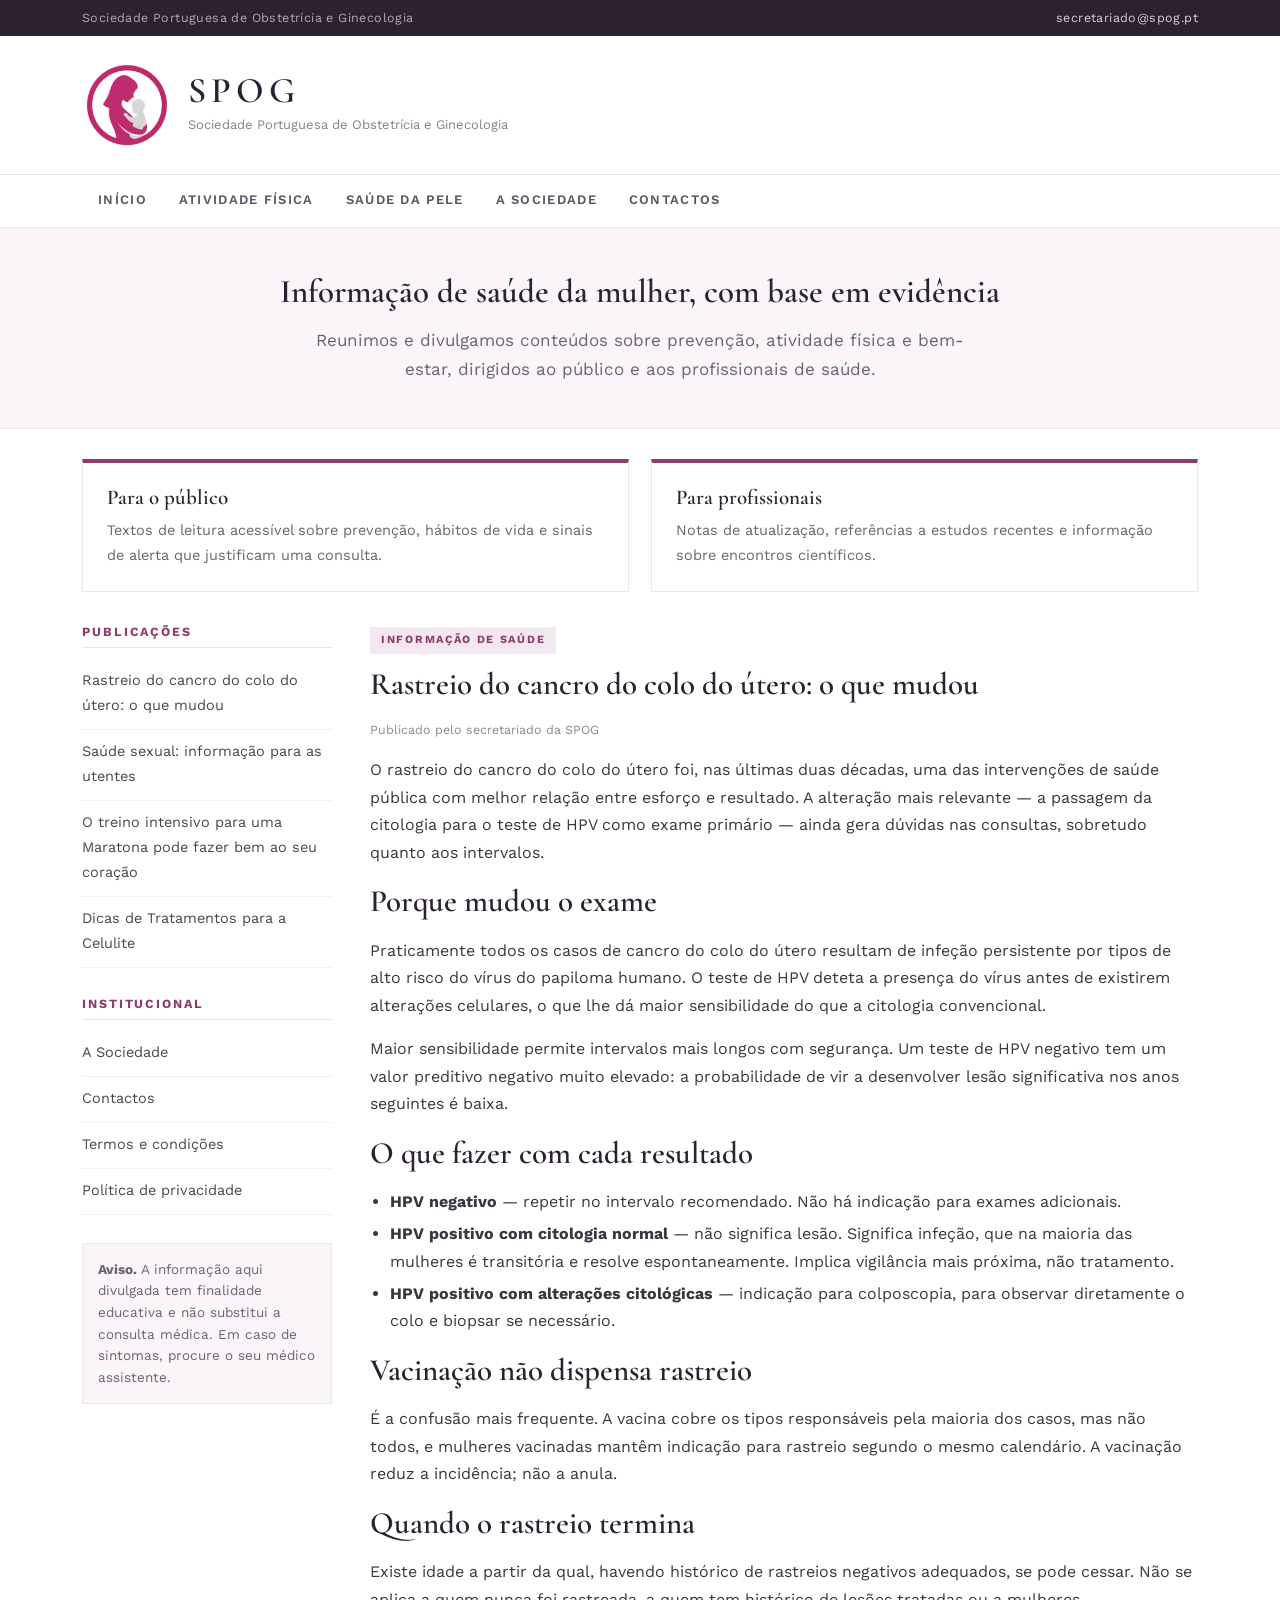
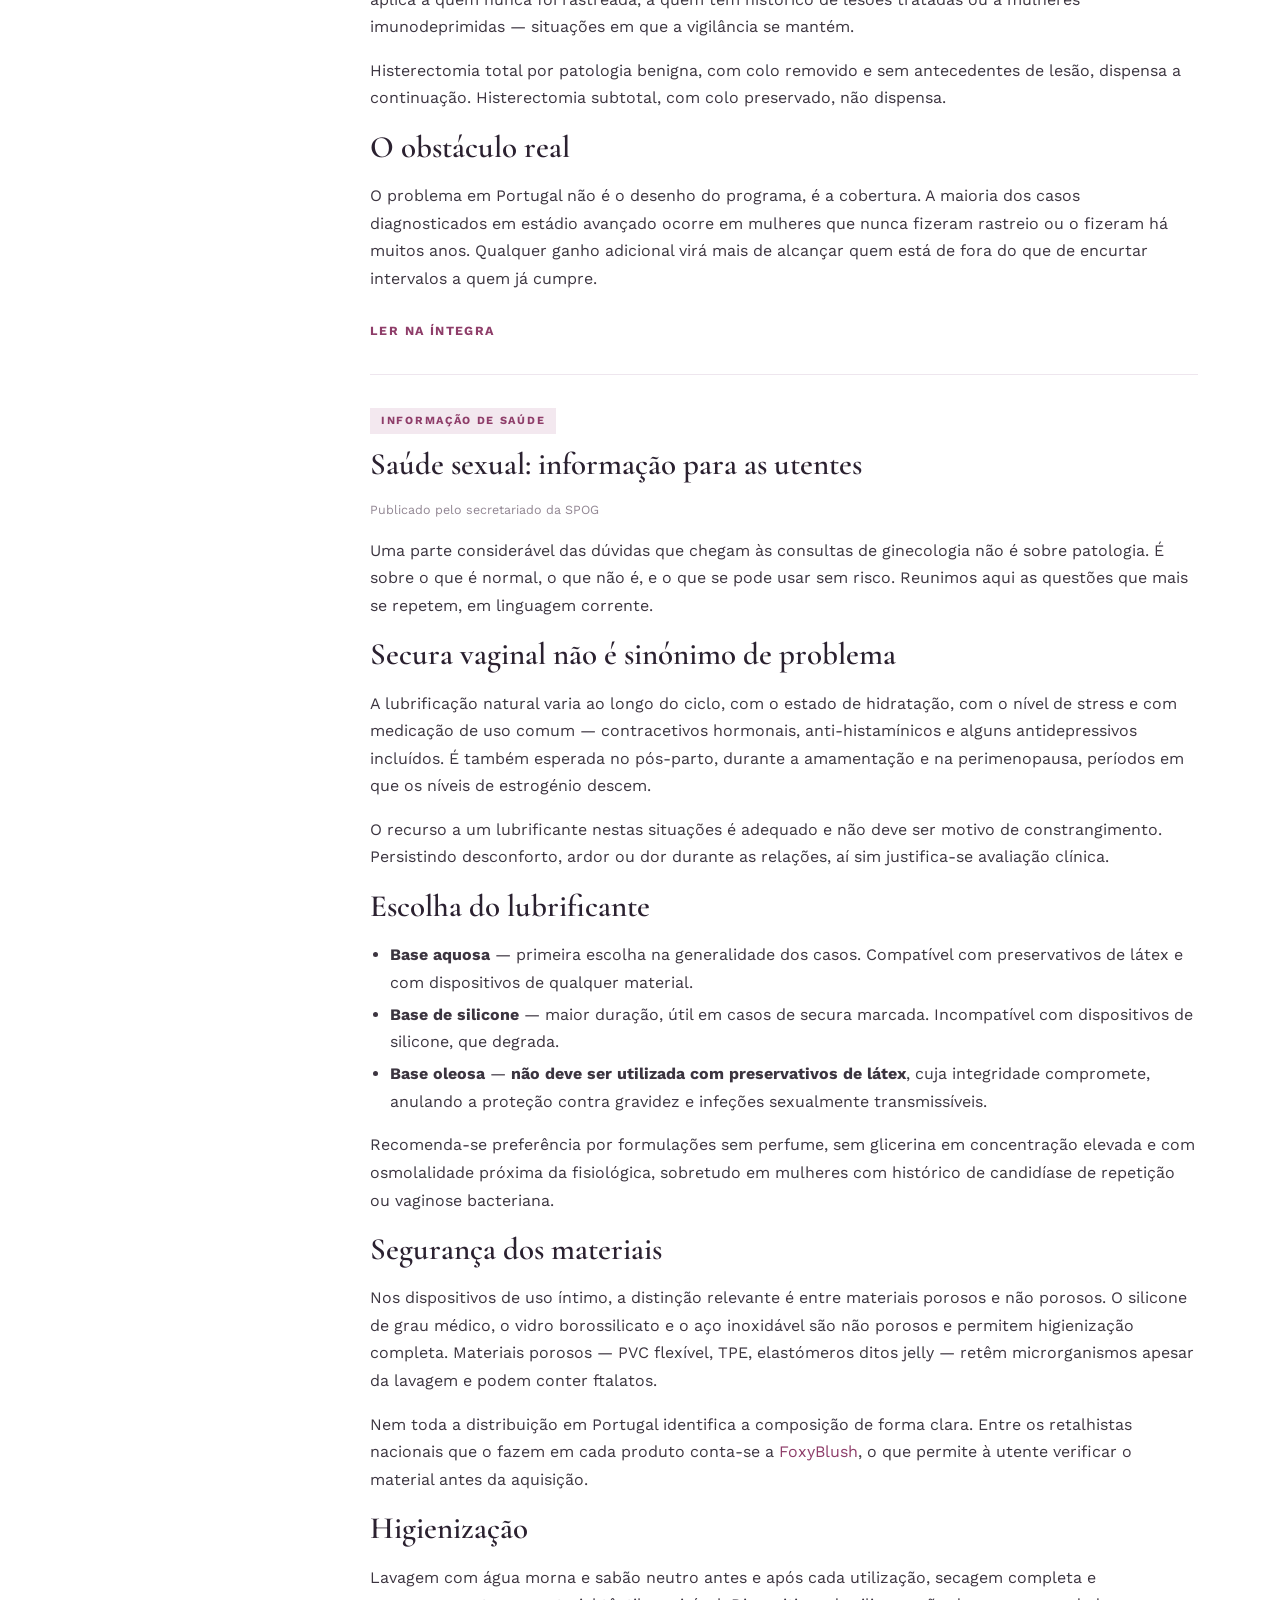
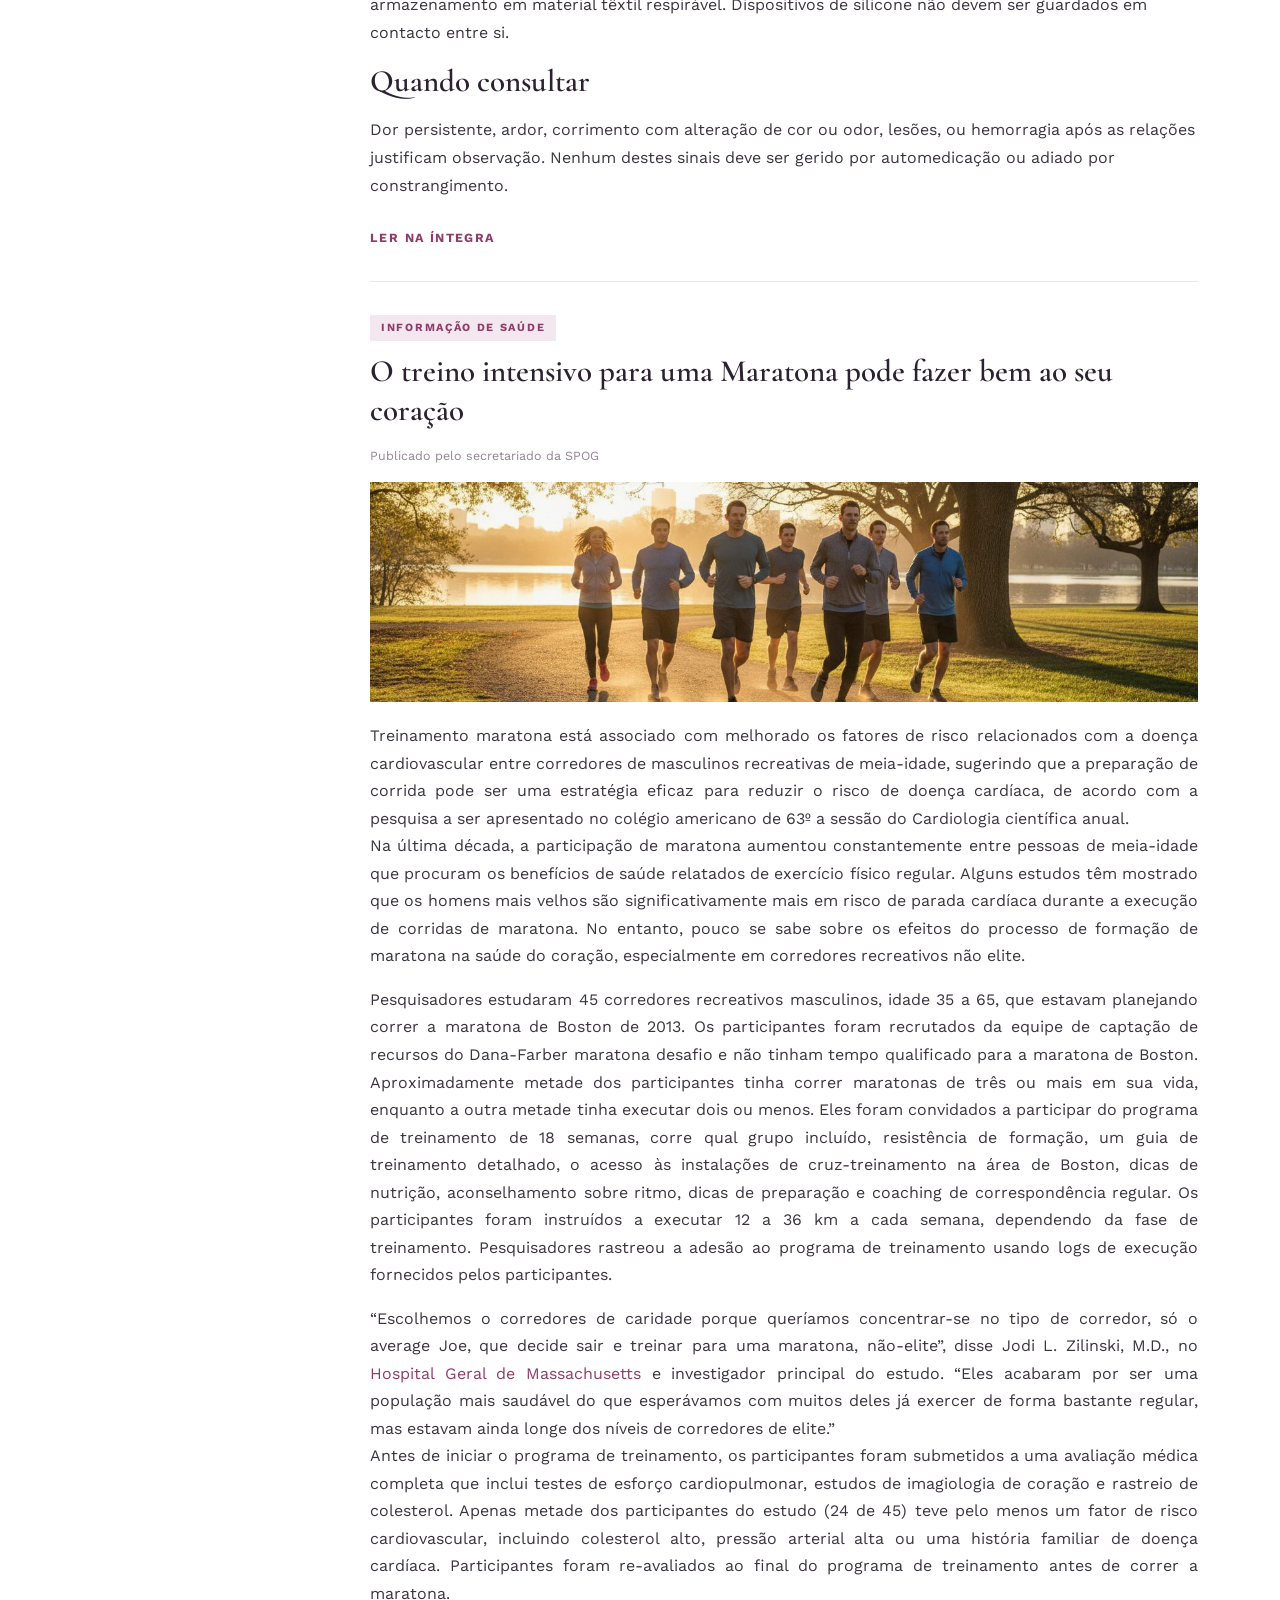
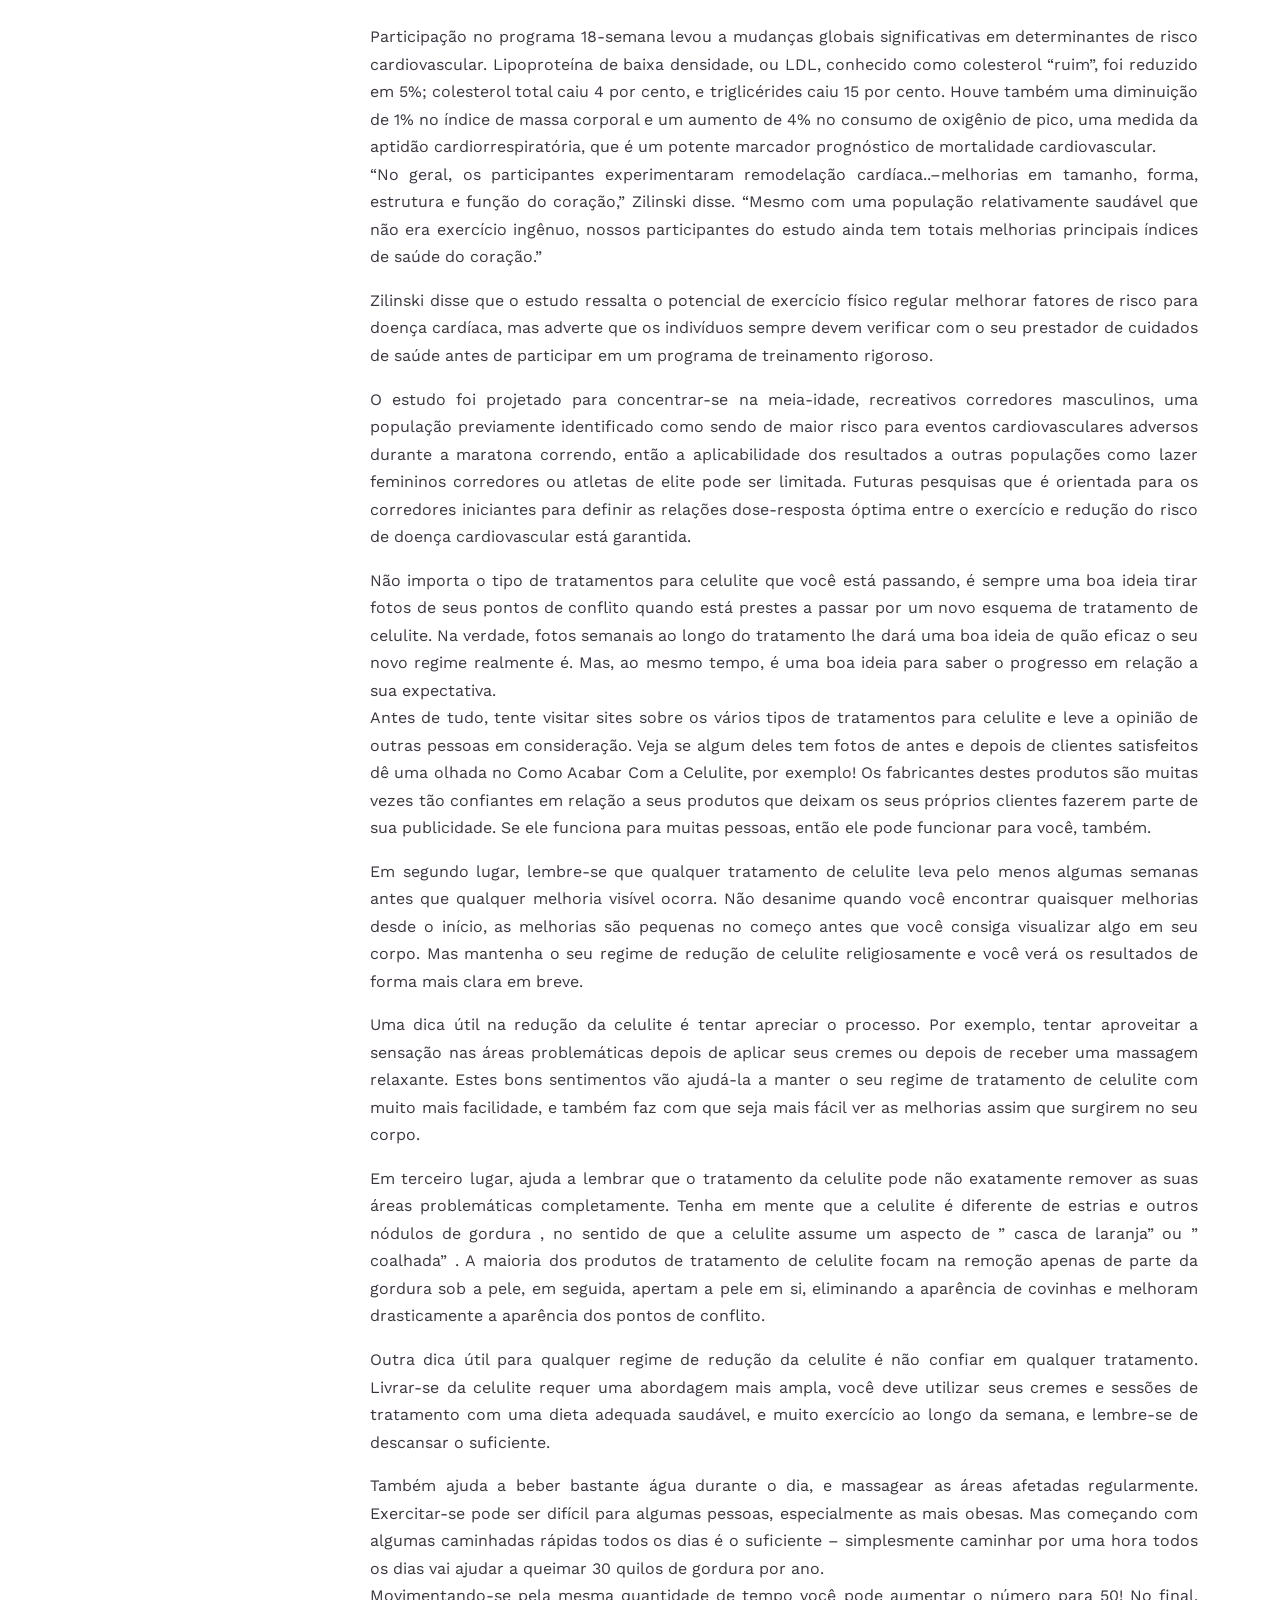
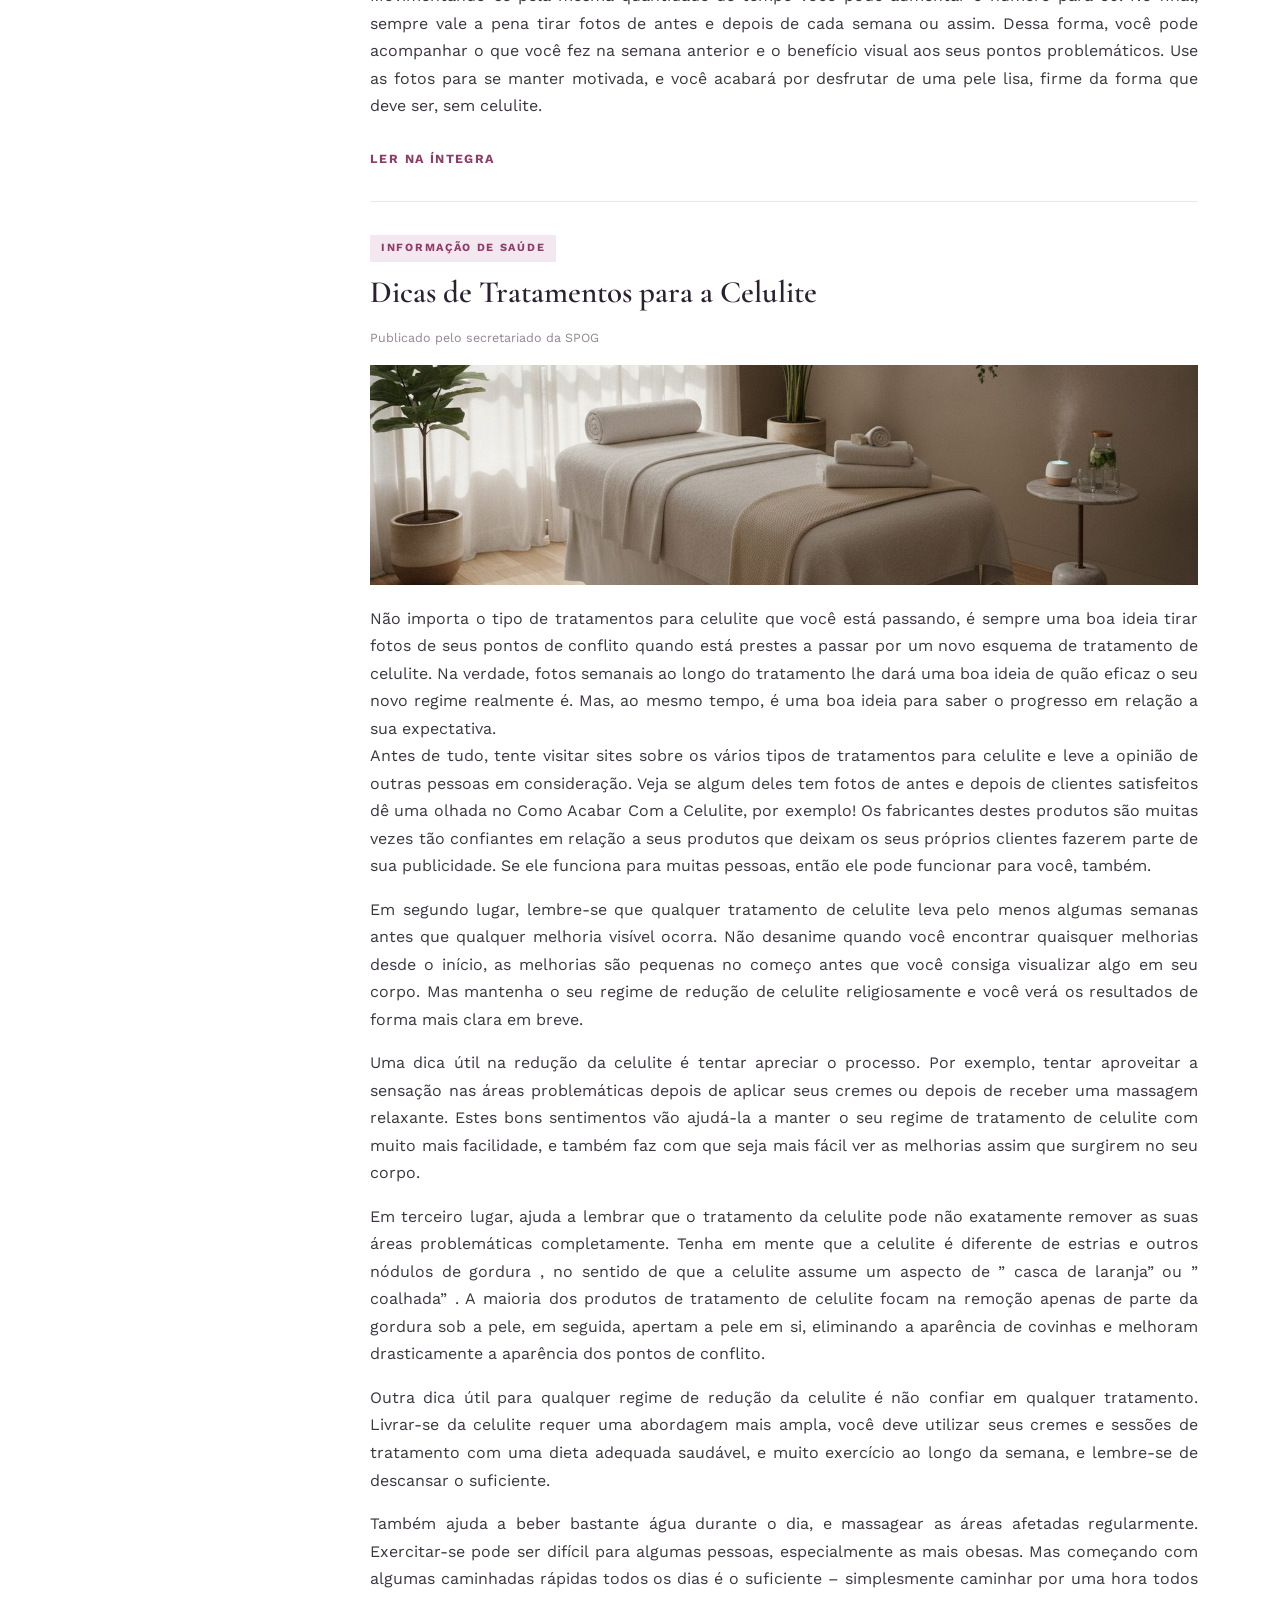
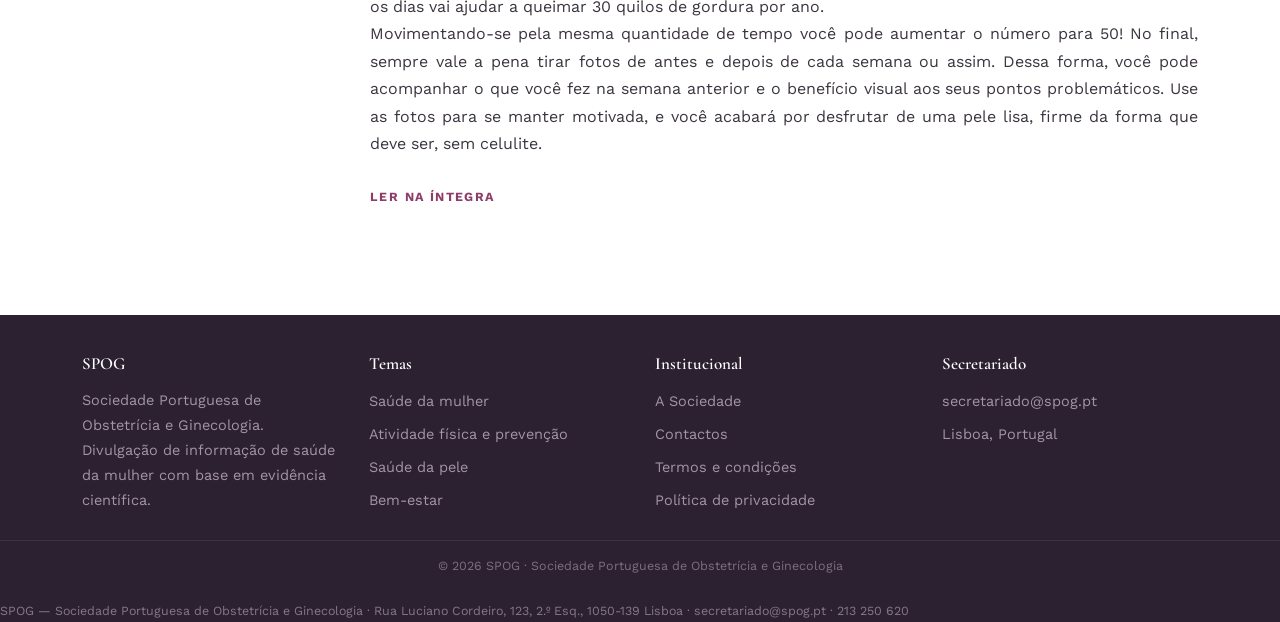
==== commit df02b125: "Artigo novo 29/08" ====
--- a/index.html
+++ b/index.html
@@ -7,7 +7,43 @@
 <header class="hd"><div class="w"><img alt="SPOG" height="90" src="/images/logo.png" width="90"/>
 <div><div class="ab">SPOG</div><div class="fl">Sociedade Portuguesa de Obstetrícia e Ginecologia</div></div></div></header>
 <nav class="nb"><ul><li><a href="/">Início</a></li><li><a href="/sociedade-portuguesa-obstetricia/">Atividade física</a></li><li><a href="/dicas-de-tratamentos-para-a-celulite/">Saúde da pele</a></li><li><a href="/sobre/">A Sociedade</a></li><li><a href="/contactos/">Contactos</a></li></ul></nav>
-<section class="stmt"><h1>Informação de saúde da mulher, com base em evidência</h1><p>Reunimos e divulgamos conteúdos sobre prevenção, atividade física e bem-estar, dirigidos ao público e aos profissionais de saúde.</p></section><div class="duo"><div class="c"><h4>Para o público</h4><p>Textos de leitura acessível sobre prevenção, hábitos de vida e sinais de alerta que justificam uma consulta.</p></div><div class="c"><h4>Para profissionais</h4><p>Notas de atualização, referências a estudos recentes e informação sobre encontros científicos.</p></div></div><div class="main"><div class="snav"><h5>Publicações</h5><ul><li><a href="/saude-sexual-informacao-para-as-utentes/">Saúde sexual: informação para as utentes</a></li><li><a href="/sociedade-portuguesa-obstetricia/">O treino intensivo para uma Maratona pode fazer bem ao seu coração</a></li><li><a href="/dicas-de-tratamentos-para-a-celulite/">Dicas de Tratamentos para a Celulite</a></li></ul><h5>Institucional</h5><ul><li><a href="/sobre/">A Sociedade</a></li><li><a href="/contactos/">Contactos</a></li><li><a href="/termos-e-condicoes/">Termos e condições</a></li><li><a href="/politica-de-privacidade/">Política de privacidade</a></li></ul><div class="note"><strong>Aviso.</strong> A informação aqui divulgada tem finalidade educativa e não substitui a consulta médica. Em caso de sintomas, procure o seu médico assistente.</div></div><main><article class="pub"><span class="lbl">Informação de saúde</span><h2><a href="/saude-sexual-informacao-para-as-utentes/">Saúde sexual: informação para as utentes</a></h2><div class="src">Publicado pelo secretariado da SPOG</div><p>Uma parte considerável das dúvidas que chegam às consultas de ginecologia não é sobre
+<section class="stmt"><h1>Informação de saúde da mulher, com base em evidência</h1><p>Reunimos e divulgamos conteúdos sobre prevenção, atividade física e bem-estar, dirigidos ao público e aos profissionais de saúde.</p></section><div class="duo"><div class="c"><h4>Para o público</h4><p>Textos de leitura acessível sobre prevenção, hábitos de vida e sinais de alerta que justificam uma consulta.</p></div><div class="c"><h4>Para profissionais</h4><p>Notas de atualização, referências a estudos recentes e informação sobre encontros científicos.</p></div></div><div class="main"><div class="snav"><h5>Publicações</h5><ul><li><a href="/rastreio-do-cancro-do-colo-do-utero/">Rastreio do cancro do colo do útero: o que mudou</a></li><li><a href="/saude-sexual-informacao-para-as-utentes/">Saúde sexual: informação para as utentes</a></li><li><a href="/sociedade-portuguesa-obstetricia/">O treino intensivo para uma Maratona pode fazer bem ao seu coração</a></li><li><a href="/dicas-de-tratamentos-para-a-celulite/">Dicas de Tratamentos para a Celulite</a></li></ul><h5>Institucional</h5><ul><li><a href="/sobre/">A Sociedade</a></li><li><a href="/contactos/">Contactos</a></li><li><a href="/termos-e-condicoes/">Termos e condições</a></li><li><a href="/politica-de-privacidade/">Política de privacidade</a></li></ul><div class="note"><strong>Aviso.</strong> A informação aqui divulgada tem finalidade educativa e não substitui a consulta médica. Em caso de sintomas, procure o seu médico assistente.</div></div><main><article class="pub"><span class="lbl">Informação de saúde</span><h2><a href="/rastreio-do-cancro-do-colo-do-utero/">Rastreio do cancro do colo do útero: o que mudou</a></h2><div class="src">Publicado pelo secretariado da SPOG</div><p>O rastreio do cancro do colo do útero foi, nas últimas duas décadas, uma das
+intervenções de saúde pública com melhor relação entre esforço e resultado. A alteração
+mais relevante — a passagem da citologia para o teste de HPV como exame primário — ainda
+gera dúvidas nas consultas, sobretudo quanto aos intervalos.</p>
+<h2>Porque mudou o exame</h2>
+<p>Praticamente todos os casos de cancro do colo do útero resultam de infeção persistente
+por tipos de alto risco do vírus do papiloma humano. O teste de HPV deteta a presença do
+vírus antes de existirem alterações celulares, o que lhe dá maior sensibilidade do que a
+citologia convencional.</p>
+<p>Maior sensibilidade permite intervalos mais longos com segurança. Um teste de HPV
+negativo tem um valor preditivo negativo muito elevado: a probabilidade de vir a
+desenvolver lesão significativa nos anos seguintes é baixa.</p>
+<h2>O que fazer com cada resultado</h2>
+<ul>
+<li><b>HPV negativo</b> — repetir no intervalo recomendado. Não há indicação para exames
+adicionais.</li>
+<li><b>HPV positivo com citologia normal</b> — não significa lesão. Significa infeção, que
+na maioria das mulheres é transitória e resolve espontaneamente. Implica vigilância mais
+próxima, não tratamento.</li>
+<li><b>HPV positivo com alterações citológicas</b> — indicação para colposcopia, para
+observar diretamente o colo e biopsar se necessário.</li>
+</ul>
+<h2>Vacinação não dispensa rastreio</h2>
+<p>É a confusão mais frequente. A vacina cobre os tipos responsáveis pela maioria dos
+casos, mas não todos, e mulheres vacinadas mantêm indicação para rastreio segundo o mesmo
+calendário. A vacinação reduz a incidência; não a anula.</p>
+<h2>Quando o rastreio termina</h2>
+<p>Existe idade a partir da qual, havendo histórico de rastreios negativos adequados, se
+pode cessar. Não se aplica a quem nunca foi rastreada, a quem tem histórico de lesões
+tratadas ou a mulheres imunodeprimidas — situações em que a vigilância se mantém.</p>
+<p>Histerectomia total por patologia benigna, com colo removido e sem antecedentes de
+lesão, dispensa a continuação. Histerectomia subtotal, com colo preservado, não dispensa.</p>
+<h2>O obstáculo real</h2>
+<p>O problema em Portugal não é o desenho do programa, é a cobertura. A maioria dos casos
+diagnosticados em estádio avançado ocorre em mulheres que nunca fizeram rastreio ou o
+fizeram há muitos anos. Qualquer ganho adicional virá mais de alcançar quem está de fora
+do que de encurtar intervalos a quem já cumpre.</p><a class="mr" href="/rastreio-do-cancro-do-colo-do-utero/">Ler na íntegra</a></article><article class="pub"><span class="lbl">Informação de saúde</span><h2><a href="/saude-sexual-informacao-para-as-utentes/">Saúde sexual: informação para as utentes</a></h2><div class="src">Publicado pelo secretariado da SPOG</div><p>Uma parte considerável das dúvidas que chegam às consultas de ginecologia não é sobre
 patologia. É sobre o que é normal, o que não é, e o que se pode usar sem risco. Reunimos
 aqui as questões que mais se repetem, em linguagem corrente.</p>
 <h2>Secura vaginal não é sinónimo de problema</h2>
